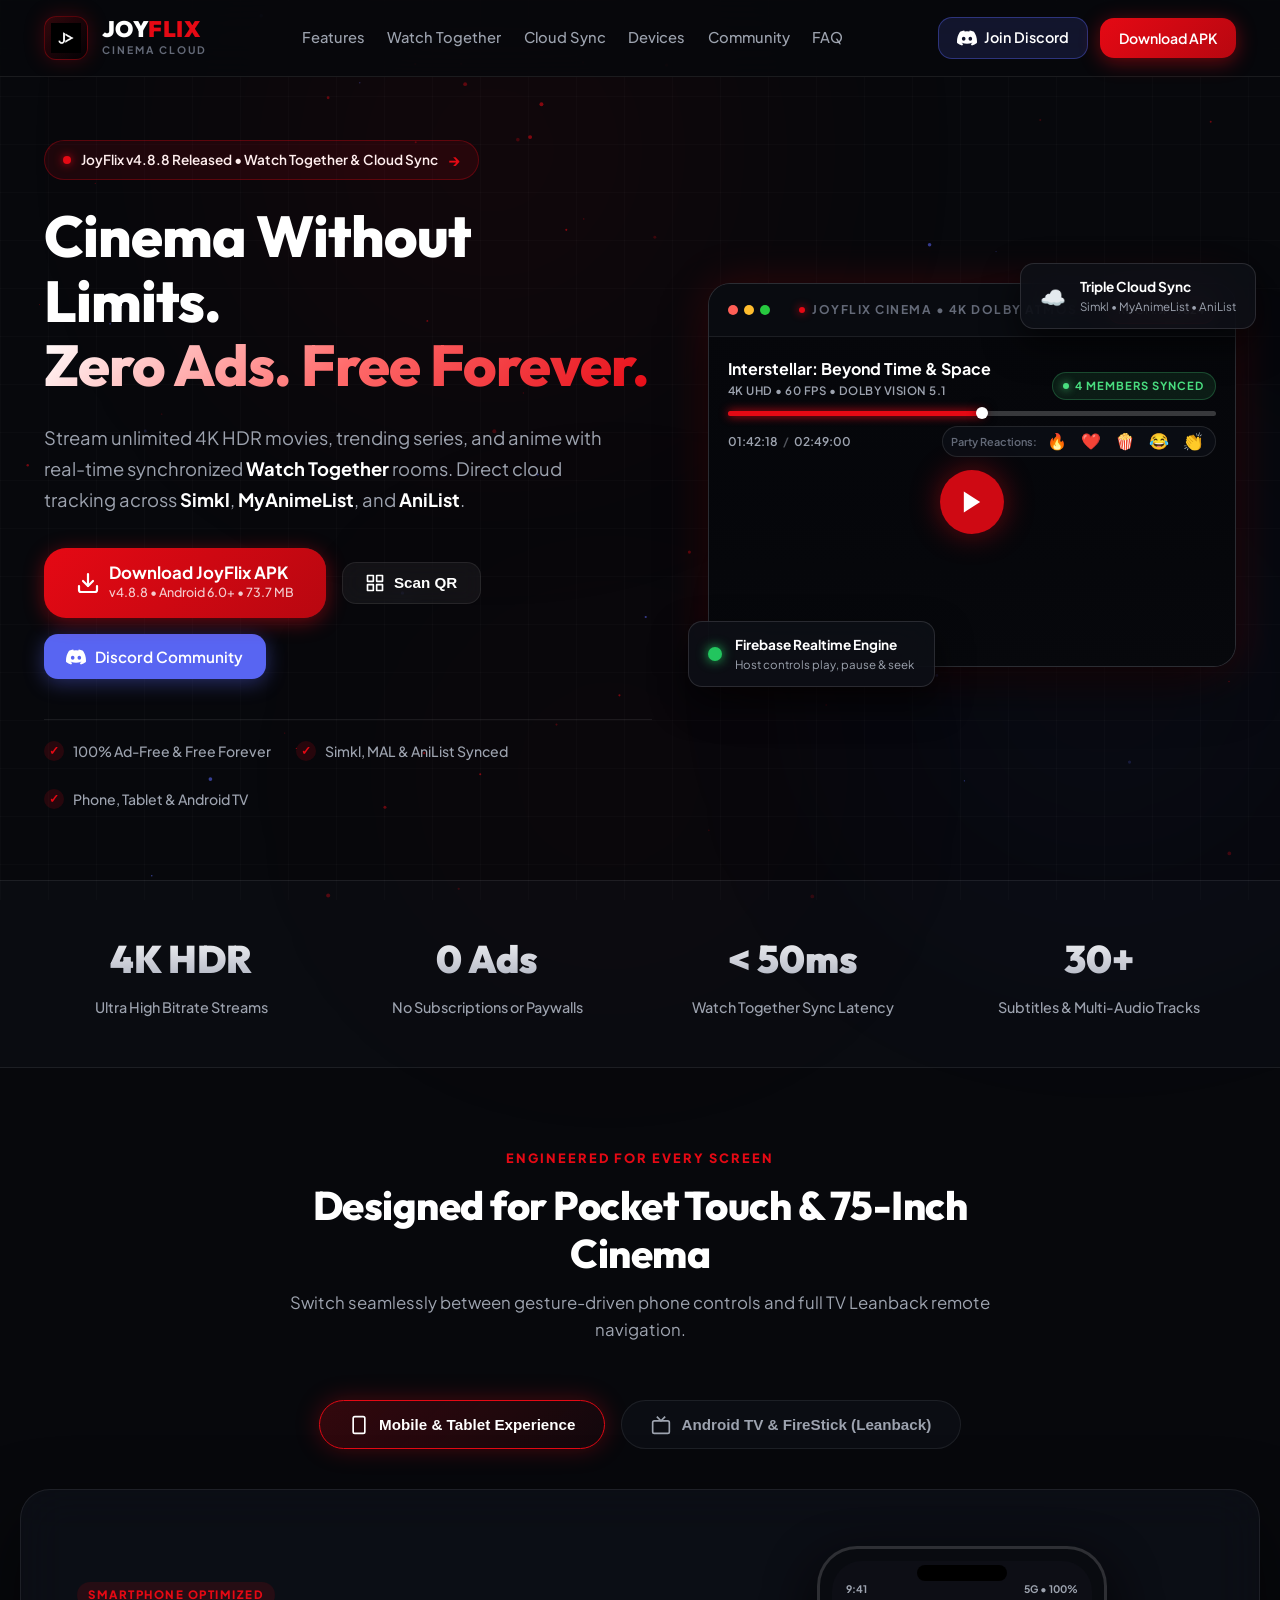
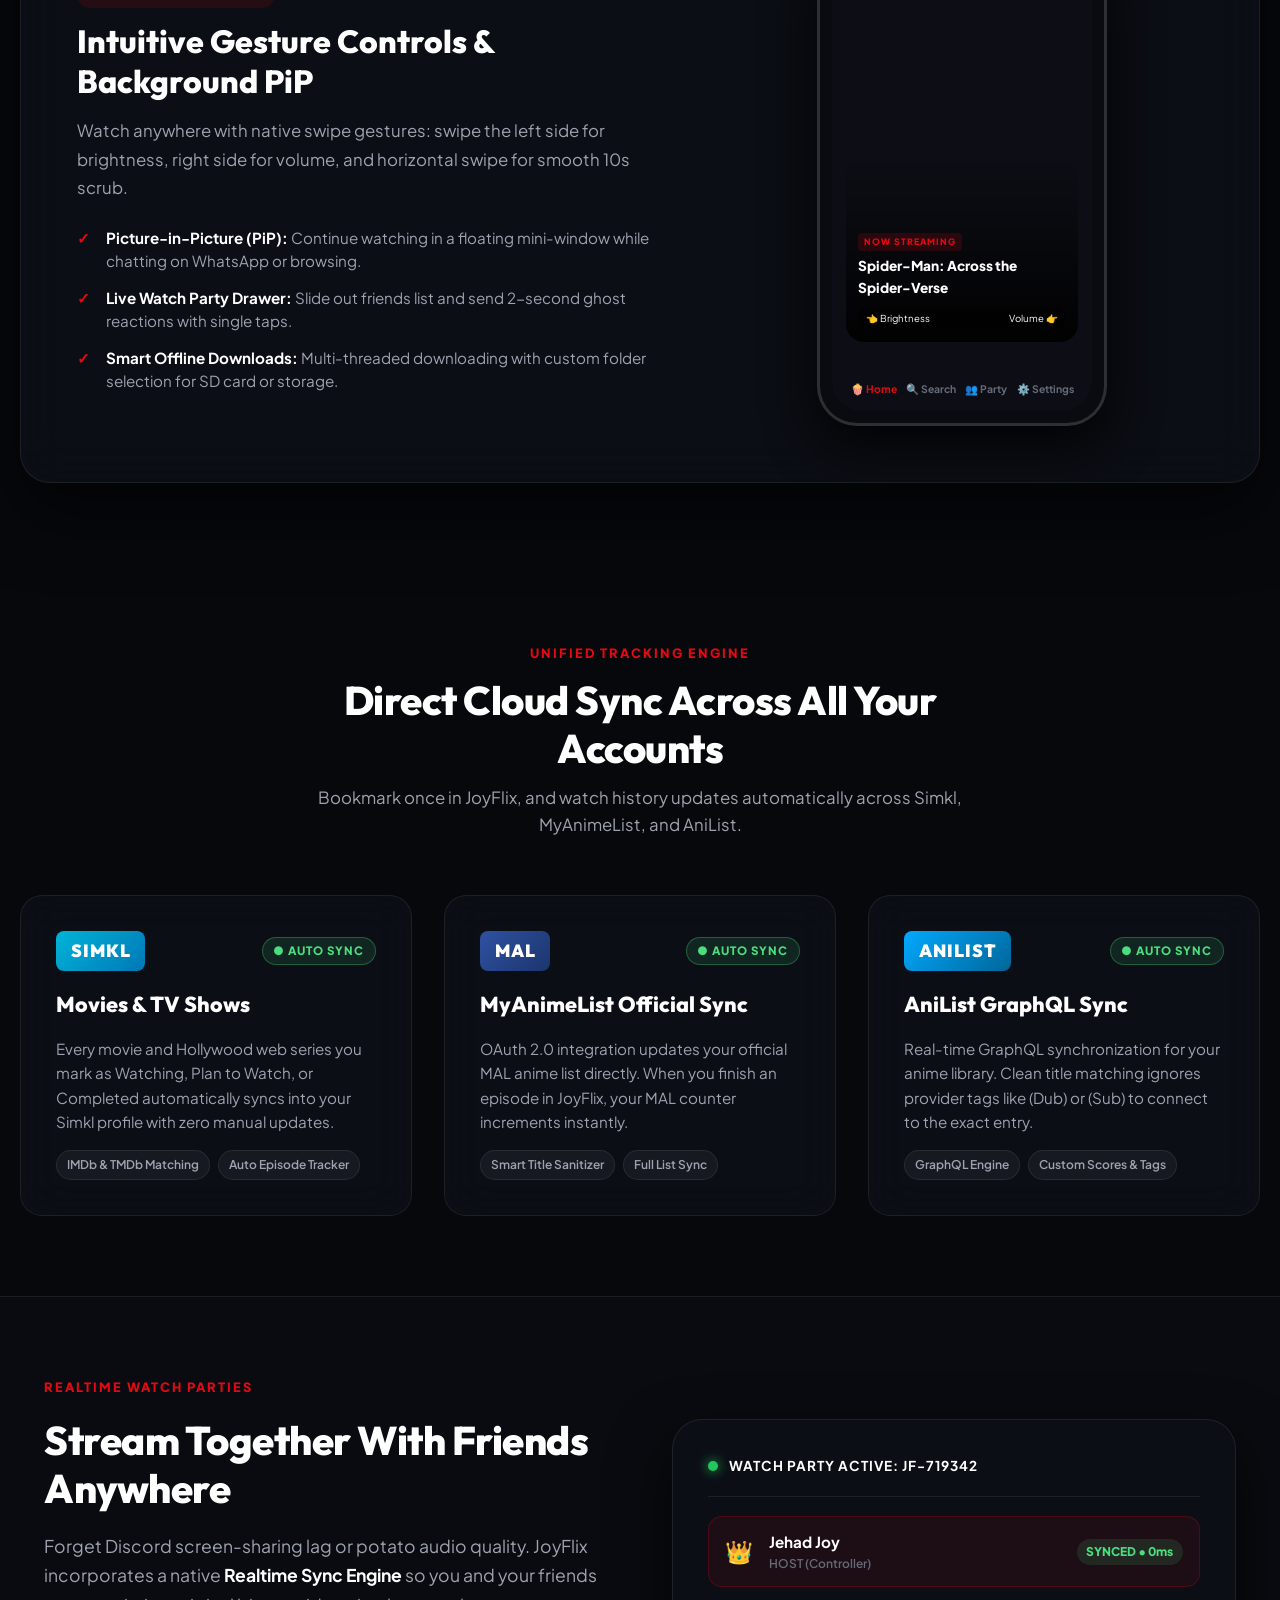
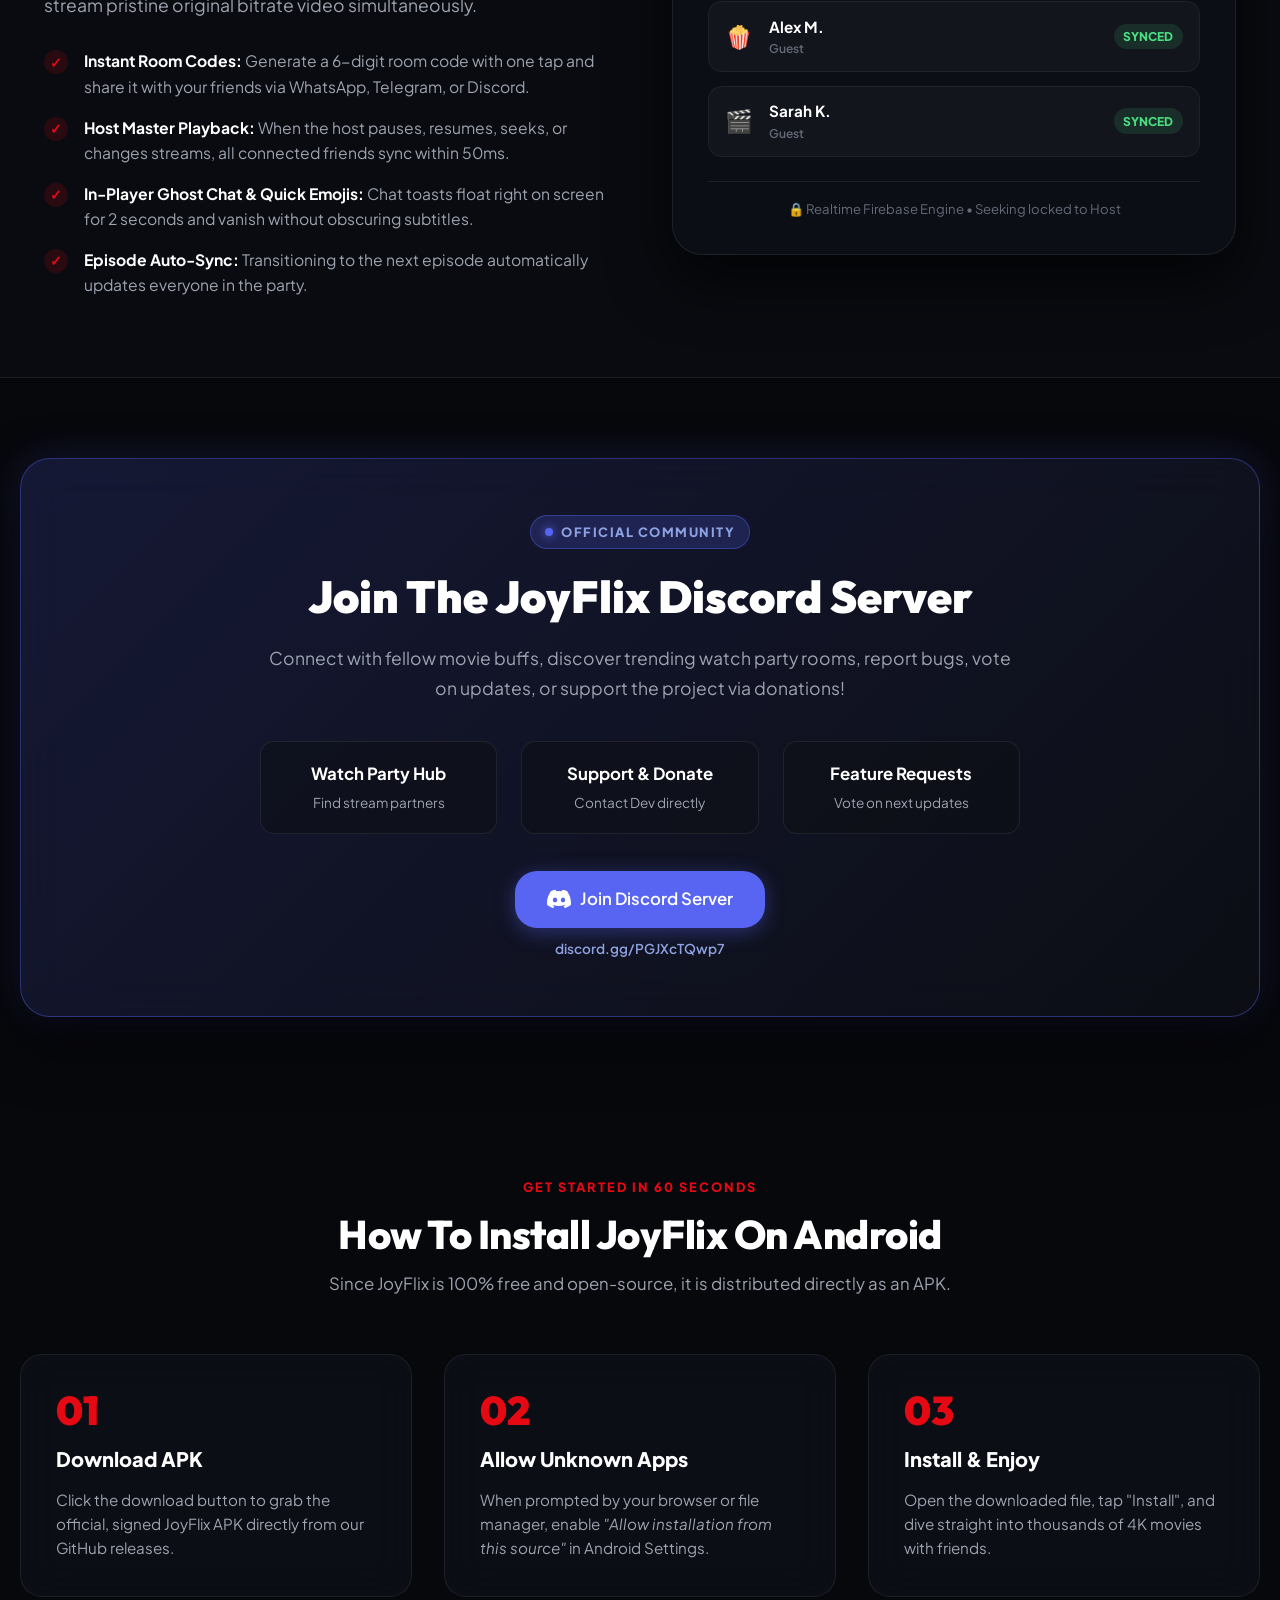
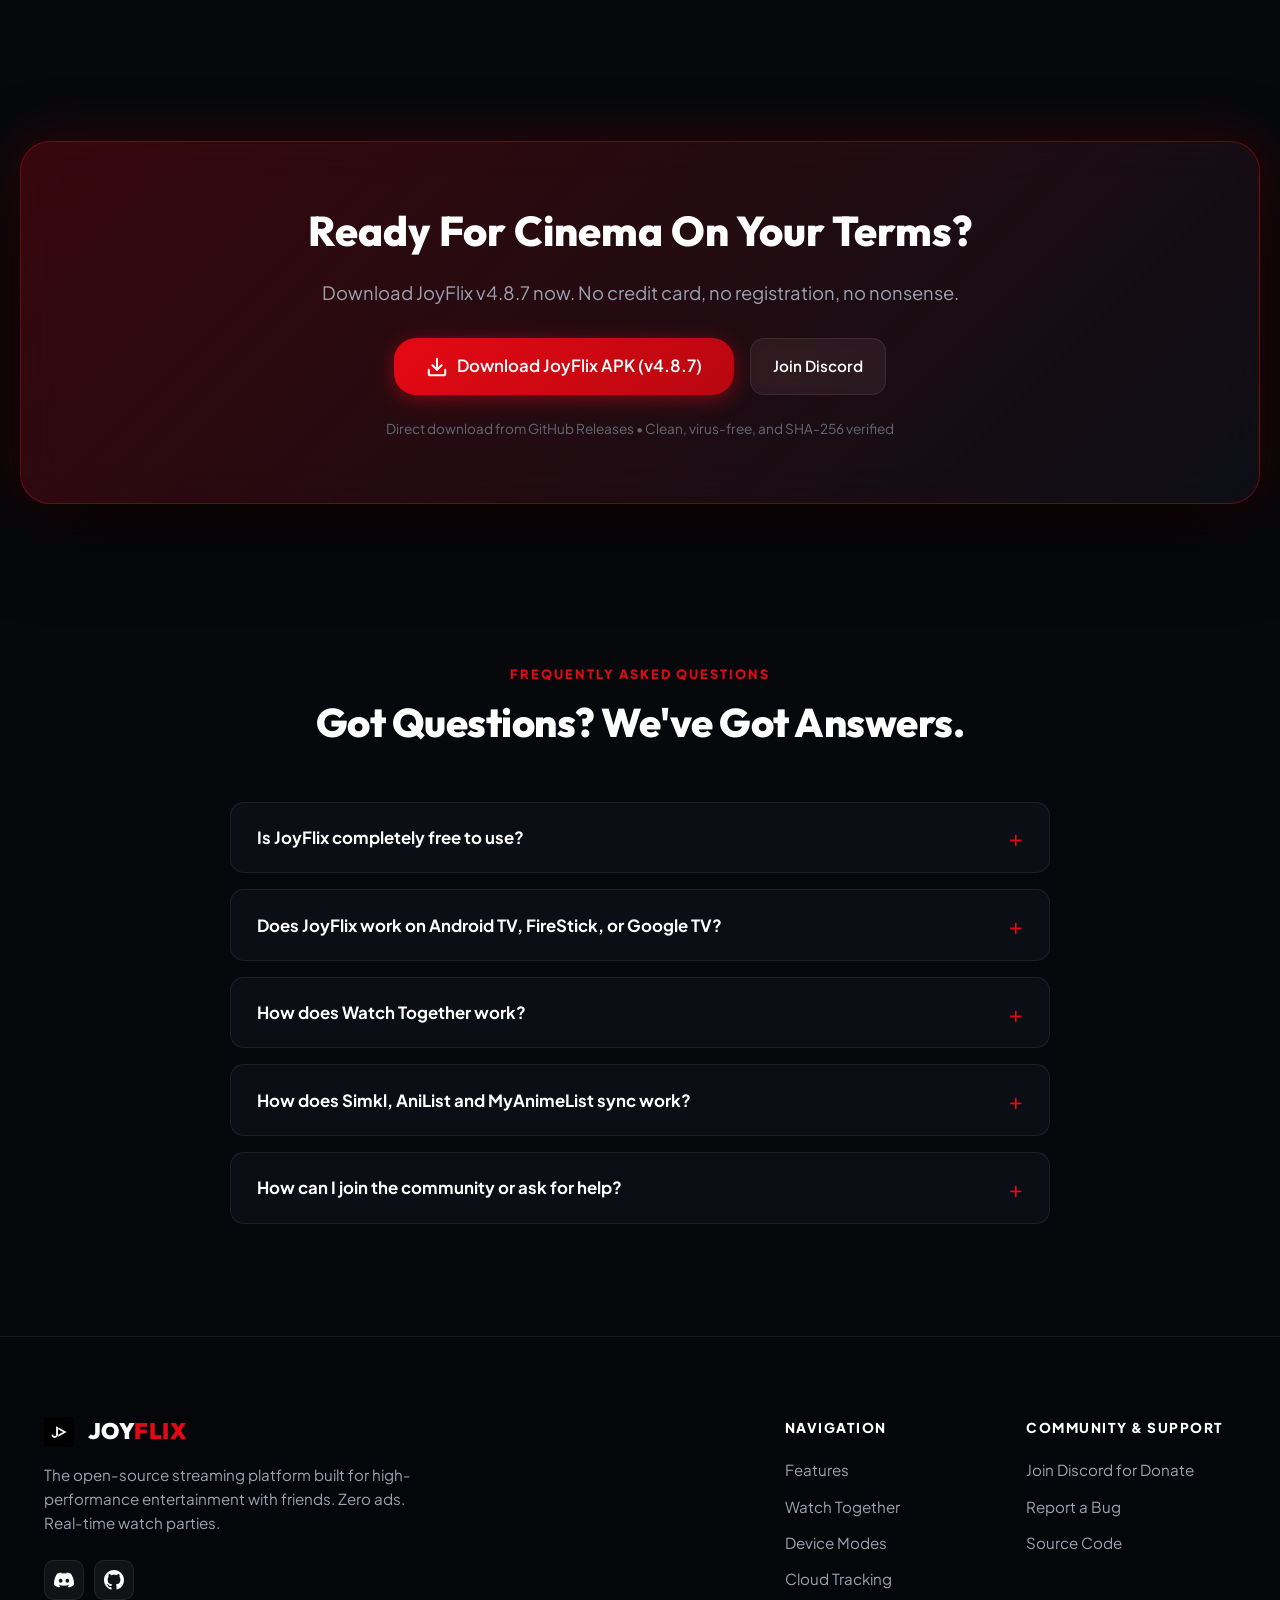
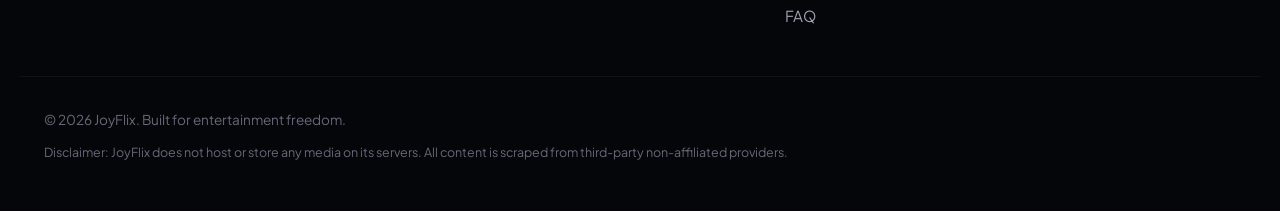
==== docs/index.html @ 50c3d1ef "feat: ultra-light memory optimization for <= 4GB RAM, 1-tap Mic toggle, fix sqlite-android crash, bu" ====
<!DOCTYPE html>
<html lang="en">
<head>
    <meta charset="UTF-8">
    <meta name="viewport" content="width=device-width, initial-scale=1.0">
    <title>JoyFlix — Download Official Android APK | Free 4K Movies, Anime & Watch Party</title>
    
    <!-- Primary Meta Tags -->
    <meta name="title" content="JoyFlix — Download Official Android APK | Free 4K Movies & Watch Party">
    <meta name="description" content="Download JoyFlix v4.8.8 official APK for Android, TV & FireStick. Stream unlimited 4K movies, TV series & anime with real-time Watch Together sync, Simkl & MAL cloud tracking. 100% Free, Zero Ads.">
    <meta name="keywords" content="JoyFlix, JoyFlix APK, JoyFlix Download, JoyFlix Android, watch together apk, free movie streaming app, JoyFlix Cloud, stream 4K movies free, JoyFlix official, Simkl sync, AniList sync, MAL sync">
    <meta name="author" content="JoyFlix Team">
    <meta name="robots" content="index, follow">
    <meta name="theme-color" content="#E50914">

    <!-- Open Graph / Facebook -->
    <meta property="og:type" content="website">
    <meta property="og:url" content="https://joyflix.fun/">
    <meta property="og:title" content="JoyFlix — Free 4K Movies, TV Shows & Watch Party for Android">
    <meta property="og:description" content="Watch movies together in real-time with friends. Stream 4K HDR films and anime with Simkl, AniList and MAL cloud sync. 100% Free, Zero Ads.">
    <meta property="og:image" content="assets/logo.png">

    <!-- Twitter -->
    <meta property="twitter:card" content="summary_large_image">
    <meta property="twitter:url" content="https://joyflix.fun/">
    <meta property="twitter:title" content="JoyFlix — Download Official Android APK">
    <meta property="twitter:description" content="Stream thousands of movies & series in 4K with real-time Watch Together sync and cloud tracking. Free & ad-free Android streaming.">
    <meta property="twitter:image" content="assets/logo.png">

    <!-- Favicon -->
    <link rel="icon" type="image/png" href="assets/logo.png">
    <link rel="apple-touch-icon" href="assets/logo.png">

    <!-- Google Fonts -->
    <link rel="preconnect" href="https://fonts.googleapis.com">
    <link rel="preconnect" href="https://fonts.gstatic.com" crossorigin>
    <link href="https://fonts.googleapis.com/css2?family=Plus+Jakarta+Sans:wght@300;400;500;600;700;800&family=Outfit:wght@500;600;700;800;900&display=swap" rel="stylesheet">

    <!-- Stylesheet -->
    <link rel="stylesheet" href="style.css">

    <!-- Schema.org JSON-LD -->
    <script type="application/ld+json">
    {
      "@context": "https://schema.org",
      "@type": "SoftwareApplication",
      "name": "JoyFlix",
      "operatingSystem": "Android 6.0 and up",
      "applicationCategory": "EntertainmentApplication",
      "aggregateRating": {
        "@type": "AggregateRating",
        "ratingValue": "4.9",
        "ratingCount": "1420"
      },
      "offers": {
        "@type": "Offer",
        "price": "0",
        "priceCurrency": "USD"
      },
      "downloadUrl": "https://github.com/jehadjoy15-stack/joyflix-cloud/releases/latest",
      "featureList": "Watch Together real-time sync with live reactions, 4K Ultra HD streaming, Ad-free, Simkl/MAL/AniList cloud sync, Android TV Leanback support"
    }
    </script>
</head>
<body>
    <!-- Background Canvas & Ambient Aurora -->
    <canvas id="cinemaCanvas" class="cinema-canvas"></canvas>
    <div class="aurora-glow aurora-1"></div>
    <div class="aurora-glow aurora-2"></div>
    <div class="aurora-glow aurora-3"></div>
    <div class="bg-grid-pattern"></div>

    <!-- Navigation Bar -->
    <header class="navbar-wrapper">
        <nav class="navbar container">
            <a href="#" class="brand-logo">
                <div class="logo-box">
                    <img src="assets/logo.png" alt="JoyFlix Logo" class="brand-icon">
                </div>
                <div class="brand-text-col">
                    <span class="brand-name">JOY<span class="highlight">FLIX</span></span>
                    <span class="brand-tagline">CINEMA CLOUD</span>
                </div>
            </a>

            <div class="nav-links" id="navLinks">
                <a href="#features" class="nav-item">Features</a>
                <a href="#watch-together" class="nav-item">Watch Together</a>
                <a href="#cloud-sync" class="nav-item">Cloud Sync</a>
                <a href="#devices" class="nav-item">Devices</a>
                <a href="#community" class="nav-item">Community</a>
                <a href="#faq" class="nav-item">FAQ</a>
            </div>

            <div class="nav-cta">
                <a href="https://discord.gg/PGJXcTQwp7" target="_blank" rel="noopener" class="btn btn-discord-nav" title="Join Discord for Support, Watch Parties & Donate">
                    <svg width="20" height="20" viewBox="0 0 24 24" fill="currentColor">
                        <path d="M20.317 4.37a19.791 19.791 0 0 0-4.885-1.515.074.074 0 0 0-.079.037c-.21.375-.444.864-.608 1.25a18.27 18.27 0 0 0-5.487 0 12.64 12.64 0 0 0-.617-1.25.077.077 0 0 0-.079-.037A19.736 19.736 0 0 0 3.677 4.37a.07.07 0 0 0-.032.027C.533 9.046-.32 13.58.099 18.057a.082.082 0 0 0 .031.057 19.9 19.9 0 0 0 5.993 3.03.078.078 0 0 0 .084-.028c.462-.63.874-1.295 1.226-1.994.021-.041.001-.09-.041-.106a13.107 13.107 0 0 1-1.872-.892.077.077 0 0 1-.008-.128 10.2 10.2 0 0 0 .372-.292.074.074 0 0 1 .077-.01c3.929 1.793 8.18 1.793 12.061 0a.074.074 0 0 1 .078.01c.12.098.246.198.373.292a.077.077 0 0 1-.006.127 12.299 12.299 0 0 1-1.873.893.077.077 0 0 0-.041.107c.36.698.772 1.362 1.225 1.993a.076.076 0 0 0 .084.028 19.839 19.839 0 0 0 6.002-3.03.077.077 0 0 0 .032-.054c.5-5.177-.838-9.674-3.549-13.66a.061.061 0 0 0-.031-.028zM8.02 15.33c-1.183 0-2.157-1.085-2.157-2.419 0-1.333.956-2.419 2.157-2.419 1.21 0 2.176 1.096 2.157 2.42 0 1.333-.956 2.418-2.157 2.418zm7.975 0c-1.183 0-2.157-1.085-2.157-2.419 0-1.333.955-2.419 2.157-2.419 1.21 0 2.176 1.096 2.157 2.42 0 1.333-.946 2.418-2.157 2.418z"/>
                    </svg>
                    <span>Join Discord</span>
                </a>

                <a href="#download" class="btn btn-primary btn-nav">
                    <span>Download APK</span>
                </a>

                <button class="mobile-menu-toggle" id="menuToggle" aria-label="Toggle Navigation">
                    <span></span>
                    <span></span>
                    <span></span>
                </button>
            </div>
        </nav>
    </header>

    <main>
        <!-- Hero Section -->
        <section class="hero-section container">
            <div class="hero-content">
                <div class="announcement-pill" id="announcementPill">
                    <span class="pill-pulse"></span>
                    <span class="pill-text">JoyFlix v<span id="pillVersion">4.8.8</span> Released • Watch Together & Cloud Sync</span>
                    <span class="pill-arrow">→</span>
                </div>

                <h1 class="hero-title">
                    Cinema Without Limits.
                    <span class="gradient-text">Zero Ads. Free Forever.</span>
                </h1>

                <p class="hero-subtitle">
                    Stream unlimited 4K HDR movies, trending series, and anime with real-time synchronized <b>Watch Together</b> rooms. Direct cloud tracking across <b>Simkl</b>, <b>MyAnimeList</b>, and <b>AniList</b>.
                </p>

                <div class="hero-cta-group">
                    <a href="https://github.com/jehadjoy15-stack/joyflix-cloud/releases/latest" id="primaryDownloadBtn" class="btn btn-primary btn-large btn-glow">
                        <div class="btn-glow-ring"></div>
                        <svg class="download-icon" width="24" height="24" viewBox="0 0 24 24" fill="none" stroke="currentColor" stroke-width="2.2" stroke-linecap="round" stroke-linejoin="round">
                            <path d="M21 15v4a2 2 0 0 1-2 2H5a2 2 0 0 1-2-2v-4"></path>
                            <polyline points="7 10 12 15 17 10"></polyline>
                            <line x1="12" y1="15" x2="12" y2="3"></line>
                        </svg>
                        <div class="btn-text-wrapper">
                            <span class="btn-main-text">Download JoyFlix APK</span>
                            <span class="btn-sub-text"><span id="btnVersionBadge">v4.8.8</span> • Android 6.0+ • <span id="btnSizeBadge">73.7 MB</span></span>
                        </div>
                    </a>

                    <button class="btn btn-glass" id="qrBtn" title="Scan QR Code to download on TV or Phone">
                        <svg width="20" height="20" viewBox="0 0 24 24" fill="none" stroke="currentColor" stroke-width="2" stroke-linecap="round" stroke-linejoin="round">
                            <rect x="3" y="3" width="7" height="7"></rect>
                            <rect x="14" y="3" width="7" height="7"></rect>
                            <rect x="14" y="14" width="7" height="7"></rect>
                            <rect x="3" y="14" width="7" height="7"></rect>
                        </svg>
                        <span>Scan QR</span>
                    </button>

                    <a href="https://discord.gg/PGJXcTQwp7" target="_blank" rel="noopener" class="btn btn-discord">
                        <svg width="20" height="20" viewBox="0 0 24 24" fill="currentColor">
                            <path d="M20.317 4.37a19.791 19.791 0 0 0-4.885-1.515.074.074 0 0 0-.079.037c-.21.375-.444.864-.608 1.25a18.27 18.27 0 0 0-5.487 0 12.64 12.64 0 0 0-.617-1.25.077.077 0 0 0-.079-.037A19.736 19.736 0 0 0 3.677 4.37a.07.07 0 0 0-.032.027C.533 9.046-.32 13.58.099 18.057a.082.082 0 0 0 .031.057 19.9 19.9 0 0 0 5.993 3.03.078.078 0 0 0 .084-.028c.462-.63.874-1.295 1.226-1.994.021-.041.001-.09-.041-.106a13.107 13.107 0 0 1-1.872-.892.077.077 0 0 1-.008-.128 10.2 10.2 0 0 0 .372-.292.074.074 0 0 1 .077-.01c3.929 1.793 8.18 1.793 12.061 0a.074.074 0 0 1 .078.01c.12.098.246.198.373.292a.077.077 0 0 1-.006.127 12.299 12.299 0 0 1-1.873.893.077.077 0 0 0-.041.107c.36.698.772 1.362 1.225 1.993a.076.076 0 0 0 .084.028 19.839 19.839 0 0 0 6.002-3.03.077.077 0 0 0 .032-.054c.5-5.177-.838-9.674-3.549-13.66a.061.061 0 0 0-.031-.028zM8.02 15.33c-1.183 0-2.157-1.085-2.157-2.419 0-1.333.956-2.419 2.157-2.419 1.21 0 2.176 1.096 2.157 2.42 0 1.333-.956 2.418-2.157 2.418zm7.975 0c-1.183 0-2.157-1.085-2.157-2.419 0-1.333.955-2.419 2.157-2.419 1.21 0 2.176 1.096 2.157 2.42 0 1.333-.946 2.418-2.157 2.418z"/>
                        </svg>
                        <span>Discord Community</span>
                    </a>
                </div>

                <!-- Trust Badges -->
                <div class="trust-badges">
                    <div class="badge-item">
                        <div class="badge-icon-wrap">✓</div>
                        <span>100% Ad-Free & Free Forever</span>
                    </div>
                    <div class="badge-item">
                        <div class="badge-icon-wrap">✓</div>
                        <span>Simkl, MAL & AniList Synced</span>
                    </div>
                    <div class="badge-item">
                        <div class="badge-icon-wrap">✓</div>
                        <span>Phone, Tablet & Android TV</span>
                    </div>
                </div>
            </div>

            <!-- Interactive Live Player Simulator -->
            <div class="hero-visual">
                <div class="mockup-container">
                    <div class="mockup-frame">
                        <div class="mockup-header-bar">
                            <div class="window-controls">
                                <span class="mockup-dot dot-red"></span>
                                <span class="mockup-dot dot-yellow"></span>
                                <span class="mockup-dot dot-green"></span>
                            </div>
                            <span class="mockup-title">
                                <span class="badge-live-pulse"></span>
                                JOYFLIX CINEMA • 4K DOLBY ATMOS
                            </span>
                            <span class="mockup-room-pill">ROOM: <b>JF-7824</b></span>
                        </div>

                        <div class="mockup-screen" id="mockupScreen">
                            <div class="mockup-movie-backdrop">
                                <div class="mockup-overlay"></div>

                                <!-- Floating Live Chat Toasts Area -->
                                <div class="player-chat-feed" id="playerChatFeed">
                                    <!-- Injected dynamically via script -->
                                </div>

                                <!-- Particle Reaction Emitter Canvas -->
                                <div class="reaction-particle-container" id="reactionContainer"></div>

                                <!-- Center Play/Pause Indicator -->
                                <div class="player-center">
                                    <button class="play-pulse-btn" id="simulatorPlayBtn" aria-label="Play / Pause Demo">
                                        <svg width="28" height="28" viewBox="0 0 24 24" fill="currentColor">
                                            <polygon points="5 3 19 12 5 21 5 3"></polygon>
                                        </svg>
                                    </button>
                                </div>

                                <!-- Bottom Player Controls -->
                                <div class="player-bottom">
                                    <div class="player-meta-row">
                                        <div>
                                            <div class="movie-name">Interstellar: Beyond Time & Space</div>
                                            <div class="movie-quality">4K UHD • 60 FPS • DOLBY VISION 5.1</div>
                                        </div>
                                        <div class="stream-status-pill">
                                            <span class="sync-dot"></span>
                                            <span>4 MEMBERS SYNCED</span>
                                        </div>
                                    </div>

                                    <div class="progress-bar-wrapper">
                                        <div class="progress-bar-fill" id="simulatedProgress" style="width: 52%;"></div>
                                        <div class="progress-scrubber" style="left: 52%;"></div>
                                    </div>

                                    <div class="controls-meta-row">
                                        <div class="time-meta">
                                            <span id="simTimeCurrent">01:42:15</span>
                                            <span class="time-sep">/</span>
                                            <span>02:49:00</span>
                                        </div>

                                        <!-- Interactive Reaction Bar: Click on website to float reactions! -->
                                        <div class="interactive-reactions-bar" title="Click to send live reactions in the demo!">
                                            <span class="reaction-label">Party Reactions:</span>
                                            <button class="reaction-btn" data-emoji="🔥">🔥</button>
                                            <button class="reaction-btn" data-emoji="❤️">❤️</button>
                                            <button class="reaction-btn" data-emoji="🍿">🍿</button>
                                            <button class="reaction-btn" data-emoji="😂">😂</button>
                                            <button class="reaction-btn" data-emoji="👏">👏</button>
                                        </div>
                                    </div>
                                </div>
                            </div>
                        </div>
                    </div>

                    <!-- Floating Badges -->
                    <div class="floating-badge badge-sync">
                        <div class="pulse-icon"></div>
                        <div>
                            <div class="f-title">Firebase Realtime Engine</div>
                            <div class="f-subtitle">Host controls play, pause & seek</div>
                        </div>
                    </div>

                    <div class="floating-badge badge-cloud">
                        <div class="cloud-icon">☁️</div>
                        <div>
                            <div class="f-title">Triple Cloud Sync</div>
                            <div class="f-subtitle">Simkl • MyAnimeList • AniList</div>
                        </div>
                    </div>
                </div>
            </div>
        </section>

        <!-- Stats Counter Ribbon -->
        <section class="stats-ribbon-section">
            <div class="container stats-grid">
                <div class="stat-card">
                    <div class="stat-number">4K HDR</div>
                    <div class="stat-label">Ultra High Bitrate Streams</div>
                </div>
                <div class="stat-card">
                    <div class="stat-number">0 Ads</div>
                    <div class="stat-label">No Subscriptions or Paywalls</div>
                </div>
                <div class="stat-card">
                    <div class="stat-number">&lt; 50ms</div>
                    <div class="stat-label">Watch Together Sync Latency</div>
                </div>
                <div class="stat-card">
                    <div class="stat-number">30+</div>
                    <div class="stat-label">Subtitles & Multi-Audio Tracks</div>
                </div>
            </div>
        </section>

        <!-- Feature Showcase: Dual Device Switcher (Phone vs Android TV) -->
        <section id="devices" class="device-switcher-section container">
            <div class="section-header">
                <span class="section-tag">ENGINEERED FOR EVERY SCREEN</span>
                <h2 class="section-title">Designed for Pocket Touch & 75-Inch Cinema</h2>
                <p class="section-subtitle">Switch seamlessly between gesture-driven phone controls and full TV Leanback remote navigation.</p>
            </div>

            <!-- Device Tabs -->
            <div class="device-tabs-control">
                <button class="device-tab active" data-device="mobile">
                    <svg width="20" height="20" viewBox="0 0 24 24" fill="none" stroke="currentColor" stroke-width="2"><rect x="5" y="2" width="14" height="20" rx="2" ry="2"></rect><line x1="12" y1="18" x2="12.01" y2="18"></line></svg>
                    <span>Mobile & Tablet Experience</span>
                </button>
                <button class="device-tab" data-device="tv">
                    <svg width="20" height="20" viewBox="0 0 24 24" fill="none" stroke="currentColor" stroke-width="2"><rect x="2" y="7" width="20" height="15" rx="2" ry="2"></rect><polyline points="17 2 12 7 7 2"></polyline></svg>
                    <span>Android TV & FireStick (Leanback)</span>
                </button>
            </div>

            <!-- Device Display Area -->
            <div class="device-display-card">
                <!-- Mobile View Content -->
                <div class="device-view-content active" id="viewMobile">
                    <div class="device-grid">
                        <div class="device-text-col">
                            <span class="pill-mini">SMARTPHONE OPTIMIZED</span>
                            <h3 class="device-heading">Intuitive Gesture Controls & Background PiP</h3>
                            <p class="device-desc">
                                Watch anywhere with native swipe gestures: swipe the left side for brightness, right side for volume, and horizontal swipe for smooth 10s scrub.
                            </p>
                            <ul class="device-feature-list">
                                <li><b>Picture-in-Picture (PiP):</b> Continue watching in a floating mini-window while chatting on WhatsApp or browsing.</li>
                                <li><b>Live Watch Party Drawer:</b> Slide out friends list and send 2-second ghost reactions with single taps.</li>
                                <li><b>Smart Offline Downloads:</b> Multi-threaded downloading with custom folder selection for SD card or storage.</li>
                            </ul>
                        </div>
                        <div class="device-visual-col">
                            <div class="phone-mockup-frame">
                                <div class="phone-notch"></div>
                                <div class="phone-screen-content">
                                    <div class="phone-header">
                                        <span>9:41</span>
                                        <span>5G • 100%</span>
                                    </div>
                                    <div class="phone-movie-card">
                                        <div class="phone-overlay"></div>
                                        <span class="phone-badge">NOW STREAMING</span>
                                        <div class="phone-title">Spider-Man: Across the Spider-Verse</div>
                                        <div class="gesture-indicator">
                                            <span>👈 Brightness</span>
                                            <span>Volume 👉</span>
                                        </div>
                                    </div>
                                    <div class="phone-nav-dock">
                                        <span class="dock-item active">🍿 Home</span>
                                        <span class="dock-item">🔍 Search</span>
                                        <span class="dock-item">👥 Party</span>
                                        <span class="dock-item">⚙️ Settings</span>
                                    </div>
                                </div>
                            </div>
                        </div>
                    </div>
                </div>

                <!-- TV View Content -->
                <div class="device-view-content" id="viewTv">
                    <div class="device-grid">
                        <div class="device-text-col">
                            <span class="pill-mini">LEANBACK 10-FOOT UI</span>
                            <h3 class="device-heading">Living Room Cinema with Full D-Pad Navigation</h3>
                            <p class="device-desc">
                                Optimized for standard Android TV, Google TV, Xiaomi Mi Box, Sony Bravia, and Fire TV remotes. No mouse pointer needed—effortless D-pad directional navigation.
                            </p>
                            <ul class="device-feature-list">
                                <li><b>Focus Highlights:</b> High-contrast glowing borders indicate exactly which button or episode your remote is focused on.</li>
                                <li><b>Audio Track & Subtitle Switcher:</b> Quick popup menu on the remote down-button to select dual-audio or language subtitles.</li>
                                <li><b>Zero TV Crash Architecture:</b> Specialized Leanback player layout tested on low-RAM streaming sticks and Android TV 11/12/13/14.</li>
                            </ul>
                        </div>
                        <div class="device-visual-col">
                            <div class="tv-mockup-frame">
                                <div class="tv-screen-content">
                                    <div class="tv-banner-preview">
                                        <span class="tv-focus-badge">D-PAD FOCUSED</span>
                                        <div class="tv-movie-headline">DUNE: PART TWO</div>
                                        <div class="tv-meta-row">2024 • 4K ULTRA HD • 8.8 IMDb • SCI-FI</div>
                                        <div class="tv-buttons-row">
                                            <span class="tv-btn active">▶ Resume Episode 1</span>
                                            <span class="tv-btn">+ Add to Bookmarks</span>
                                            <span class="tv-btn">👥 Watch Party</span>
                                        </div>
                                    </div>
                                    <div class="tv-shelf-row">
                                        <div class="tv-shelf-item active"></div>
                                        <div class="tv-shelf-item"></div>
                                        <div class="tv-shelf-item"></div>
                                        <div class="tv-shelf-item"></div>
                                    </div>
                                </div>
                            </div>
                        </div>
                    </div>
                </div>
            </div>
        </section>

        <!-- Feature Spotlight: Cloud Sync Ecosystem -->
        <section id="cloud-sync" class="cloud-sync-section container">
            <div class="section-header">
                <span class="section-tag">UNIFIED TRACKING ENGINE</span>
                <h2 class="section-title">Direct Cloud Sync Across All Your Accounts</h2>
                <p class="section-subtitle">Bookmark once in JoyFlix, and watch history updates automatically across Simkl, MyAnimeList, and AniList.</p>
            </div>

            <div class="cloud-sync-grid">
                <!-- Simkl Card -->
                <div class="sync-card">
                    <div class="sync-card-header">
                        <div class="sync-logo-wrap simkl-logo">SIMKL</div>
                        <span class="sync-status-badge status-connected">● AUTO SYNC</span>
                    </div>
                    <h3 class="sync-service-title">Movies & TV Shows</h3>
                    <p class="sync-service-desc">
                        Every movie and Hollywood web series you mark as Watching, Plan to Watch, or Completed automatically syncs into your Simkl profile with zero manual updates.
                    </p>
                    <div class="sync-feature-tags">
                        <span>IMDb & TMDb Matching</span>
                        <span>Auto Episode Tracker</span>
                    </div>
                </div>

                <!-- MAL Card -->
                <div class="sync-card">
                    <div class="sync-card-header">
                        <div class="sync-logo-wrap mal-logo">MAL</div>
                        <span class="sync-status-badge status-connected">● AUTO SYNC</span>
                    </div>
                    <h3 class="sync-service-title">MyAnimeList Official Sync</h3>
                    <p class="sync-service-desc">
                        OAuth 2.0 integration updates your official MAL anime list directly. When you finish an episode in JoyFlix, your MAL counter increments instantly.
                    </p>
                    <div class="sync-feature-tags">
                        <span>Smart Title Sanitizer</span>
                        <span>Full List Sync</span>
                    </div>
                </div>

                <!-- AniList Card -->
                <div class="sync-card">
                    <div class="sync-card-header">
                        <div class="sync-logo-wrap anilist-logo">ANILIST</div>
                        <span class="sync-status-badge status-connected">● AUTO SYNC</span>
                    </div>
                    <h3 class="sync-service-title">AniList GraphQL Sync</h3>
                    <p class="sync-service-desc">
                        Real-time GraphQL synchronization for your anime library. Clean title matching ignores provider tags like (Dub) or (Sub) to connect to the exact entry.
                    </p>
                    <div class="sync-feature-tags">
                        <span>GraphQL Engine</span>
                        <span>Custom Scores & Tags</span>
                    </div>
                </div>
            </div>
        </section>

        <!-- Feature Spotlight: Watch Together Details -->
        <section id="watch-together" class="spotlight-section">
            <div class="container spotlight-wrapper">
                <div class="spotlight-text">
                    <span class="section-tag">REALTIME WATCH PARTIES</span>
                    <h2 class="section-title">Stream Together With Friends Anywhere</h2>
                    <p class="spotlight-desc">
                        Forget Discord screen-sharing lag or potato audio quality. JoyFlix incorporates a native <b>Realtime Sync Engine</b> so you and your friends stream pristine original bitrate video simultaneously.
                    </p>

                    <ul class="spotlight-list">
                        <li>
                            <div class="list-bullet">✓</div>
                            <div>
                                <b>Instant Room Codes:</b> Generate a 6-digit room code with one tap and share it with your friends via WhatsApp, Telegram, or Discord.
                            </div>
                        </li>
                        <li>
                            <div class="list-bullet">✓</div>
                            <div>
                                <b>Host Master Playback:</b> When the host pauses, resumes, seeks, or changes streams, all connected friends sync within 50ms.
                            </div>
                        </li>
                        <li>
                            <div class="list-bullet">✓</div>
                            <div>
                                <b>In-Player Ghost Chat & Quick Emojis:</b> Chat toasts float right on screen for 2 seconds and vanish without obscuring subtitles.
                            </div>
                        </li>
                        <li>
                            <div class="list-bullet">✓</div>
                            <div>
                                <b>Episode Auto-Sync:</b> Transitioning to the next episode automatically updates everyone in the party.
                            </div>
                        </li>
                    </ul>
                </div>

                <div class="spotlight-visual">
                    <div class="room-card-preview">
                        <div class="room-card-header">
                            <span class="live-indicator"></span>
                            <span class="room-status-text">WATCH PARTY ACTIVE: <b>JF-719342</b></span>
                        </div>
                        <div class="room-members-list">
                            <div class="member-item host-item">
                                <div class="avatar">👑</div>
                                <div class="member-info">
                                    <span class="member-name">Jehad Joy</span>
                                    <span class="member-role">HOST (Controller)</span>
                                </div>
                                <span class="sync-status">SYNCED • 0ms</span>
                            </div>
                            <div class="member-item">
                                <div class="avatar">🍿</div>
                                <div class="member-info">
                                    <span class="member-name">Alex M.</span>
                                    <span class="member-role">Guest</span>
                                </div>
                                <span class="sync-status">SYNCED</span>
                            </div>
                            <div class="member-item">
                                <div class="avatar">🎬</div>
                                <div class="member-info">
                                    <span class="member-name">Sarah K.</span>
                                    <span class="member-role">Guest</span>
                                </div>
                                <span class="sync-status">SYNCED</span>
                            </div>
                        </div>
                        <div class="room-footer-notice">
                            🔒 Realtime Firebase Engine • Seeking locked to Host
                        </div>
                    </div>
                </div>
            </div>
        </section>

        <!-- Community Section: Discord Showcase -->
        <section id="community" class="discord-community-section container">
            <div class="discord-banner-card">
                <div class="discord-banner-content">
                    <div class="discord-tag-pill">
                        <span class="discord-dot"></span>
                        <span>OFFICIAL COMMUNITY</span>
                    </div>
                    <h2 class="discord-banner-title">Join The JoyFlix Discord Server</h2>
                    <p class="discord-banner-desc">
                        Connect with fellow movie buffs, discover trending watch party rooms, report bugs, vote on updates, or support the project via donations!
                    </p>
                    <div class="discord-stats-row">
                        <div class="d-stat">
                            <b>Watch Party Hub</b>
                            <span>Find stream partners</span>
                        </div>
                        <div class="d-stat">
                            <b>Support & Donate</b>
                            <span>Contact Dev directly</span>
                        </div>
                        <div class="d-stat">
                            <b>Feature Requests</b>
                            <span>Vote on next updates</span>
                        </div>
                    </div>
                    <div class="discord-cta-group">
                        <a href="https://discord.gg/PGJXcTQwp7" target="_blank" rel="noopener" class="btn btn-discord btn-large">
                            <svg width="24" height="24" viewBox="0 0 24 24" fill="currentColor">
                                <path d="M20.317 4.37a19.791 19.791 0 0 0-4.885-1.515.074.074 0 0 0-.079.037c-.21.375-.444.864-.608 1.25a18.27 18.27 0 0 0-5.487 0 12.64 12.64 0 0 0-.617-1.25.077.077 0 0 0-.079-.037A19.736 19.736 0 0 0 3.677 4.37a.07.07 0 0 0-.032.027C.533 9.046-.32 13.58.099 18.057a.082.082 0 0 0 .031.057 19.9 19.9 0 0 0 5.993 3.03.078.078 0 0 0 .084-.028c.462-.63.874-1.295 1.226-1.994.021-.041.001-.09-.041-.106a13.107 13.107 0 0 1-1.872-.892.077.077 0 0 1-.008-.128 10.2 10.2 0 0 0 .372-.292.074.074 0 0 1 .077-.01c3.929 1.793 8.18 1.793 12.061 0a.074.074 0 0 1 .078.01c.12.098.246.198.373.292a.077.077 0 0 1-.006.127 12.299 12.299 0 0 1-1.873.893.077.077 0 0 0-.041.107c.36.698.772 1.362 1.225 1.993a.076.076 0 0 0 .084.028 19.839 19.839 0 0 0 6.002-3.03.077.077 0 0 0 .032-.054c.5-5.177-.838-9.674-3.549-13.66a.061.061 0 0 0-.031-.028zM8.02 15.33c-1.183 0-2.157-1.085-2.157-2.419 0-1.333.956-2.419 2.157-2.419 1.21 0 2.176 1.096 2.157 2.42 0 1.333-.956 2.418-2.157 2.418zm7.975 0c-1.183 0-2.157-1.085-2.157-2.419 0-1.333.955-2.419 2.157-2.419 1.21 0 2.176 1.096 2.157 2.42 0 1.333-.946 2.418-2.157 2.418z"/>
                            </svg>
                            <span>Join Discord Server</span>
                        </a>
                        <span class="discord-url-preview">discord.gg/PGJXcTQwp7</span>
                    </div>
                </div>
            </div>
        </section>

        <!-- Step-by-Step Installation Guide -->
        <section id="install" class="install-section container">
            <div class="section-header">
                <span class="section-tag">GET STARTED IN 60 SECONDS</span>
                <h2 class="section-title">How To Install JoyFlix On Android</h2>
                <p class="section-subtitle">Since JoyFlix is 100% free and open-source, it is distributed directly as an APK.</p>
            </div>

            <div class="install-steps-grid">
                <div class="step-card">
                    <div class="step-number">01</div>
                    <h3 class="step-title">Download APK</h3>
                    <p class="step-desc">Click the download button to grab the official, signed JoyFlix APK directly from our GitHub releases.</p>
                </div>

                <div class="step-card">
                    <div class="step-number">02</div>
                    <h3 class="step-title">Allow Unknown Apps</h3>
                    <p class="step-desc">When prompted by your browser or file manager, enable <i>"Allow installation from this source"</i> in Android Settings.</p>
                </div>

                <div class="step-card">
                    <div class="step-number">03</div>
                    <h3 class="step-title">Install & Enjoy</h3>
                    <p class="step-desc">Open the downloaded file, tap "Install", and dive straight into thousands of 4K movies with friends.</p>
                </div>
            </div>
        </section>

        <!-- Download Banner Section -->
        <section id="download" class="download-banner-section container">
            <div class="download-banner-card">
                <div class="banner-content">
                    <h2 class="banner-title">Ready For Cinema On Your Terms?</h2>
                    <p class="banner-desc">Download JoyFlix v<span class="dyn-version">4.8.7</span> now. No credit card, no registration, no nonsense.</p>
                    <div class="banner-cta">
                        <a href="https://github.com/jehadjoy15-stack/joyflix-cloud/releases/latest" id="secondaryDownloadBtn" class="btn btn-primary btn-large btn-glow">
                            <svg class="download-icon" width="22" height="22" viewBox="0 0 24 24" fill="none" stroke="currentColor" stroke-width="2.2" stroke-linecap="round" stroke-linejoin="round">
                                <path d="M21 15v4a2 2 0 0 1-2 2H5a2 2 0 0 1-2-2v-4"></path>
                                <polyline points="7 10 12 15 17 10"></polyline>
                                <line x1="12" y1="15" x2="12" y2="3"></line>
                            </svg>
                            <span>Download JoyFlix APK (<span class="dyn-version">v4.8.7</span>)</span>
                        </a>
                        <a href="https://discord.gg/PGJXcTQwp7" target="_blank" rel="noopener" class="btn btn-glass">
                            <span>Join Discord</span>
                        </a>
                    </div>
                    <div class="banner-subtext">Direct download from GitHub Releases • Clean, virus-free, and SHA-256 verified</div>
                </div>
            </div>
        </section>

        <!-- FAQ Section -->
        <section id="faq" class="faq-section container">
            <div class="section-header">
                <span class="section-tag">FREQUENTLY ASKED QUESTIONS</span>
                <h2 class="section-title">Got Questions? We've Got Answers.</h2>
            </div>

            <div class="faq-accordion">
                <div class="faq-item">
                    <button class="faq-question">
                        <span>Is JoyFlix completely free to use?</span>
                        <span class="faq-icon">+</span>
                    </button>
                    <div class="faq-answer">
                        <p>Yes, JoyFlix is 100% free and open-source. There are no subscriptions, VIP tiers, or paywalls of any kind. You never have to create an account or provide payment information.</p>
                    </div>
                </div>

                <div class="faq-item">
                    <button class="faq-question">
                        <span>Does JoyFlix work on Android TV, FireStick, or Google TV?</span>
                        <span class="faq-icon">+</span>
                    </button>
                    <div class="faq-answer">
                        <p>Absolutely! JoyFlix has built-in native Android TV Leanback support. It works smoothly with standard TV D-pad remotes on Android TV boxes, Xiaomi Mi Box, Sony Google TV, Nvidia Shield, and Amazon FireStick.</p>
                    </div>
                </div>

                <div class="faq-item">
                    <button class="faq-question">
                        <span>How does Watch Together work?</span>
                        <span class="faq-icon">+</span>
                    </button>
                    <div class="faq-answer">
                        <p>Open any video, tap the "Watch Together" button in the player, and click "Create Room". Share the generated 6-digit room code with your friends. When they join your room, playback, pausing, and episode progression will be perfectly synchronized!</p>
                    </div>
                </div>

                <div class="faq-item">
                    <button class="faq-question">
                        <span>How does Simkl, AniList and MyAnimeList sync work?</span>
                        <span class="faq-icon">+</span>
                    </button>
                    <div class="faq-answer">
                        <p>Go to JoyFlix Settings → Accounts and connect your Simkl, AniList, or MyAnimeList (MAL) account. When you bookmark titles as Watching, Completed, or Plan to Watch, JoyFlix automatically matches and syncs them directly to your remote accounts!</p>
                    </div>
                </div>

                <div class="faq-item">
                    <button class="faq-question">
                        <span>How can I join the community or ask for help?</span>
                        <span class="faq-icon">+</span>
                    </button>
                    <div class="faq-answer">
                        <p>Join our official Discord community at <a href="https://discord.gg/PGJXcTQwp7" target="_blank" rel="noopener" style="color: #5865F2; text-decoration: underline;">discord.gg/PGJXcTQwp7</a> where you can get instant help, find watch party buddies, and suggest new features!</p>
                    </div>
                </div>
            </div>
        </section>
    </main>

    <!-- QR Code Modal (for desktop visitors) -->
    <div class="modal-backdrop" id="qrModal">
        <div class="modal-card">
            <button class="modal-close" id="qrClose">&times;</button>
            <h3 class="modal-title">Scan to Download on Phone / TV</h3>
            <p class="modal-desc">Point your phone camera or TV QR scanner at this code to download <b>JoyFlix v4.8.8 APK</b> directly.</p>
            <div class="qr-box">
                <img src="https://api.qrserver.com/v1/create-qr-code/?size=220x220&data=https://github.com/jehadjoy15-stack/joyflix-cloud/releases/download/v4.8.8/JoyFlix-v4.8.8.apk&color=E50914&bgcolor=0E1017" alt="Download QR Code" class="qr-image">
            </div>
            <div class="modal-footer-link">
                <a href="https://github.com/jehadjoy15-stack/joyflix-cloud/releases/download/v4.8.8/JoyFlix-v4.8.8.apk" class="btn btn-primary" download>Direct Link</a>
            </div>
        </div>
    </div>

    <!-- Toast Notification -->
    <div class="toast-notify" id="toastNotify">Copied to clipboard!</div>

    <!-- Footer -->
    <footer class="footer-wrapper">
        <div class="footer container">
            <div class="footer-brand">
                <a href="#" class="brand-logo">
                    <img src="assets/logo.png" alt="JoyFlix Logo" class="brand-icon">
                    <span class="brand-name">JOY<span class="highlight">FLIX</span></span>
                </a>
                <p class="footer-desc">
                    The open-source streaming platform built for high-performance entertainment with friends. Zero ads. Real-time watch parties.
                </p>
                <div class="footer-social-row">
                    <a href="https://discord.gg/PGJXcTQwp7" target="_blank" rel="noopener" class="footer-social-btn" title="Discord Community">
                        <svg width="20" height="20" viewBox="0 0 24 24" fill="currentColor"><path d="M20.317 4.37a19.791 19.791 0 0 0-4.885-1.515.074.074 0 0 0-.079.037c-.21.375-.444.864-.608 1.25a18.27 18.27 0 0 0-5.487 0 12.64 12.64 0 0 0-.617-1.25.077.077 0 0 0-.079-.037A19.736 19.736 0 0 0 3.677 4.37a.07.07 0 0 0-.032.027C.533 9.046-.32 13.58.099 18.057a.082.082 0 0 0 .031.057 19.9 19.9 0 0 0 5.993 3.03.078.078 0 0 0 .084-.028c.462-.63.874-1.295 1.226-1.994.021-.041.001-.09-.041-.106a13.107 13.107 0 0 1-1.872-.892.077.077 0 0 1-.008-.128 10.2 10.2 0 0 0 .372-.292.074.074 0 0 1 .077-.01c3.929 1.793 8.18 1.793 12.061 0a.074.074 0 0 1 .078.01c.12.098.246.198.373.292a.077.077 0 0 1-.006.127 12.299 12.299 0 0 1-1.873.893.077.077 0 0 0-.041.107c.36.698.772 1.362 1.225 1.993a.076.076 0 0 0 .084.028 19.839 19.839 0 0 0 6.002-3.03.077.077 0 0 0 .032-.054c.5-5.177-.838-9.674-3.549-13.66a.061.061 0 0 0-.031-.028zM8.02 15.33c-1.183 0-2.157-1.085-2.157-2.419 0-1.333.956-2.419 2.157-2.419 1.21 0 2.176 1.096 2.157 2.42 0 1.333-.956 2.418-2.157 2.418zm7.975 0c-1.183 0-2.157-1.085-2.157-2.419 0-1.333.955-2.419 2.157-2.419 1.21 0 2.176 1.096 2.157 2.42 0 1.333-.946 2.418-2.157 2.418z"/></svg>
                    </a>
                    <a href="https://github.com/jehadjoy15-stack/joyflix-cloud" target="_blank" rel="noopener" class="footer-social-btn" title="GitHub Repo">
                        <svg width="20" height="20" viewBox="0 0 24 24" fill="currentColor"><path d="M12 0C5.37 0 0 5.37 0 12c0 5.31 3.435 9.795 8.205 11.385.6.105.825-.255.825-.57 0-.285-.015-1.23-.015-2.235-3.015.555-3.795-.735-4.035-1.41-.135-.345-.72-1.41-1.23-1.695-.42-.225-1.02-.78-.015-.795.945-.015 1.62.87 1.845 1.23 1.08 1.815 2.805 1.305 3.495.99.105-.78.42-1.305.765-1.605-2.67-.3-5.46-1.335-5.46-5.925 0-1.305.465-2.385 1.23-3.225-.12-.3-.54-1.53.12-3.18 0 0 1.005-.315 3.3 1.23.96-.27 1.98-.405 3-.405s2.04.135 3 .405c2.295-1.56 3.3-1.23 3.3-1.23.66 1.65.24 2.88.12 3.18.765.84 1.23 1.905 1.23 3.225 0 4.605-2.805 5.625-5.475 5.925.435.375.81 1.095.81 2.22 0 1.605-.015 2.895-.015 3.3 0 .315.225.69.825.57A12.02 12.02 0 0024 12c0-6.63-5.37-12-12-12z"/></svg>
                    </a>
                </div>
            </div>

            <div class="footer-links-group">
                <div class="footer-col">
                    <div class="col-title">Navigation</div>
                    <a href="#features">Features</a>
                    <a href="#watch-together">Watch Together</a>
                    <a href="#devices">Device Modes</a>
                    <a href="#cloud-sync">Cloud Tracking</a>
                    <a href="#faq">FAQ</a>
                </div>

                <div class="footer-col">
                    <div class="col-title">Community & Support</div>
                    <a href="https://discord.gg/PGJXcTQwp7" target="_blank" rel="noopener">Join Discord for Donate</a>
                    <a href="https://github.com/jehadjoy15-stack/joyflix-cloud/issues" target="_blank" rel="noopener">Report a Bug</a>
                    <a href="https://github.com/jehadjoy15-stack/joyflix-cloud" target="_blank" rel="noopener">Source Code</a>
                </div>
            </div>
        </div>

        <div class="footer-bottom container">
            <p>&copy; <span id="currentYear"></span> JoyFlix. Built for entertainment freedom.</p>
            <p class="disclaimer">Disclaimer: JoyFlix does not host or store any media on its servers. All content is scraped from third-party non-affiliated providers.</p>
        </div>
    </footer>

    <!-- Script -->
    <script src="script.js"></script>
</body>
</html>
---- docs/style.css ----
/* ==========================================================
   JOYFLIX OFFICIAL WEBSITE - ULTRA-MODERN CINEMATIC DARK SYSTEM
   ========================================================== */

:root {
    --primary-red: #E50914;
    --primary-red-hover: #FF1E27;
    --primary-red-glow: rgba(229, 9, 20, 0.45);
    --primary-red-subtle: rgba(229, 9, 20, 0.12);
    
    --discord-blurple: #5865F2;
    --discord-hover: #4752C4;
    --discord-glow: rgba(88, 101, 242, 0.4);

    --bg-dark: #07080C;
    --bg-surface: #0E1017;
    --bg-card: rgba(14, 16, 24, 0.75);
    --bg-card-hover: rgba(22, 25, 38, 0.9);
    
    --text-primary: #FFFFFF;
    --text-secondary: #9DA3AF;
    --text-muted: #646A78;
    
    --border-subtle: rgba(255, 255, 255, 0.08);
    --border-hover: rgba(229, 9, 20, 0.4);
    --border-discord: rgba(88, 101, 242, 0.4);

    --font-sans: 'Plus Jakarta Sans', -apple-system, BlinkMacSystemFont, 'Segoe UI', Roboto, sans-serif;
    --font-display: 'Outfit', var(--font-sans);

    --radius-sm: 8px;
    --radius-md: 14px;
    --radius-lg: 22px;
    --radius-xl: 30px;
    --radius-full: 9999px;
    
    --transition: all 0.25s cubic-bezier(0.16, 1, 0.3, 1);
}

*, *::before, *::after {
    margin: 0;
    padding: 0;
    box-sizing: border-box;
}

html {
    scroll-behavior: smooth;
    font-size: 16px;
    background-color: var(--bg-dark);
    color: var(--text-primary);
}

body {
    font-family: var(--font-sans);
    line-height: 1.6;
    overflow-x: hidden;
    position: relative;
    background-color: var(--bg-dark);
    -webkit-font-smoothing: antialiased;
}

/* Background Canvas & Ambient Glows */
.cinema-canvas {
    position: fixed;
    top: 0;
    left: 0;
    width: 100vw;
    height: 100vh;
    pointer-events: none;
    z-index: 0;
}

.aurora-glow {
    position: fixed;
    border-radius: 50%;
    pointer-events: none;
    z-index: 0;
    filter: blur(140px);
    opacity: 0.6;
    animation: auroraFloat 18s ease-in-out infinite alternate;
}

.aurora-1 {
    width: 600px;
    height: 600px;
    top: -150px;
    left: 15%;
    background: radial-gradient(circle, rgba(229, 9, 20, 0.22) 0%, rgba(229, 9, 20, 0) 70%);
}

.aurora-2 {
    width: 550px;
    height: 550px;
    top: 45%;
    right: -100px;
    background: radial-gradient(circle, rgba(88, 101, 242, 0.18) 0%, rgba(0, 0, 0, 0) 70%);
    animation-delay: -5s;
}

.aurora-3 {
    width: 450px;
    height: 450px;
    bottom: -100px;
    left: 30%;
    background: radial-gradient(circle, rgba(229, 9, 20, 0.14) 0%, rgba(0, 0, 0, 0) 70%);
    animation-delay: -10s;
}

@keyframes auroraFloat {
    0% { transform: translate(0, 0) scale(1); }
    50% { transform: translate(40px, 30px) scale(1.08); }
    100% { transform: translate(-30px, 50px) scale(0.95); }
}

.bg-grid-pattern {
    position: fixed;
    top: 0;
    left: 0;
    right: 0;
    bottom: 0;
    background-image: 
        linear-gradient(to right, rgba(255, 255, 255, 0.02) 1px, transparent 1px),
        linear-gradient(to bottom, rgba(255, 255, 255, 0.02) 1px, transparent 1px);
    background-size: 48px 48px;
    pointer-events: none;
    z-index: 0;
}

.container {
    width: 100%;
    max-width: 1240px;
    margin: 0 auto;
    padding: 0 1.5rem;
    position: relative;
    z-index: 1;
}

/* ==========================================================
   NAVIGATION BAR
   ========================================================== */
.navbar-wrapper {
    position: fixed;
    top: 0;
    left: 0;
    right: 0;
    z-index: 100;
    background: rgba(7, 8, 12, 0.8);
    backdrop-filter: blur(20px);
    -webkit-backdrop-filter: blur(20px);
    border-bottom: 1px solid var(--border-subtle);
    transition: var(--transition);
}

.navbar {
    display: flex;
    align-items: center;
    justify-content: space-between;
    height: 76px;
    gap: 1rem;
    flex-wrap: nowrap;
}

.brand-logo {
    display: flex;
    align-items: center;
    gap: 0.85rem;
    text-decoration: none;
    flex-shrink: 0;
    white-space: nowrap;
}

.logo-box {
    width: 44px;
    height: 44px;
    border-radius: 12px;
    background: linear-gradient(135deg, rgba(229, 9, 20, 0.2), rgba(0, 0, 0, 0.6));
    border: 1px solid rgba(229, 9, 20, 0.35);
    display: flex;
    align-items: center;
    justify-content: center;
    box-shadow: 0 0 20px rgba(229, 9, 20, 0.25);
}

.brand-icon {
    width: 30px;
    height: 30px;
    object-fit: contain;
}

.brand-text-col {
    display: flex;
    flex-direction: column;
}

.brand-name {
    font-family: var(--font-display);
    font-size: 1.4rem;
    font-weight: 900;
    letter-spacing: 0.5px;
    color: var(--text-primary);
    line-height: 1.1;
}

.brand-tagline {
    font-size: 0.65rem;
    font-weight: 700;
    letter-spacing: 2px;
    color: var(--text-muted);
}

.highlight {
    color: var(--primary-red);
}

.nav-links {
    display: flex;
    align-items: center;
    gap: 1.4rem;
    white-space: nowrap;
    flex-shrink: 0;
}

.nav-item {
    color: var(--text-secondary);
    text-decoration: none;
    font-size: 0.92rem;
    font-weight: 500;
    transition: var(--transition);
    position: relative;
    padding: 0.4rem 0;
    white-space: nowrap !important;
}

.nav-item:hover {
    color: var(--text-primary);
}

.nav-item::after {
    content: '';
    position: absolute;
    bottom: 0;
    left: 0;
    width: 0%;
    height: 2px;
    background: var(--primary-red);
    transition: var(--transition);
    border-radius: var(--radius-full);
}

.nav-item:hover::after {
    width: 100%;
}

.nav-cta {
    display: flex;
    align-items: center;
    gap: 0.75rem;
    flex-shrink: 0;
    white-space: nowrap;
}

.btn {
    display: inline-flex;
    align-items: center;
    justify-content: center;
    gap: 0.55rem;
    padding: 0.65rem 1.4rem;
    font-size: 0.95rem;
    font-weight: 600;
    border-radius: var(--radius-md);
    text-decoration: none;
    cursor: pointer;
    transition: var(--transition);
    border: none;
    outline: none;
    white-space: nowrap !important;
}

.btn-primary {
    background: linear-gradient(135deg, var(--primary-red) 0%, #B80710 100%);
    color: #FFFFFF;
    box-shadow: 0 4px 20px var(--primary-red-glow);
    position: relative;
    overflow: hidden;
}

.btn-primary:hover {
    background: linear-gradient(135deg, var(--primary-red-hover) 0%, var(--primary-red) 100%);
    box-shadow: 0 6px 28px rgba(229, 9, 20, 0.6);
    transform: translateY(-2px);
}

.btn-discord {
    background: var(--discord-blurple);
    color: #FFFFFF;
    box-shadow: 0 4px 20px var(--discord-glow);
}

.btn-discord:hover {
    background: var(--discord-hover);
    box-shadow: 0 6px 26px rgba(88, 101, 242, 0.6);
    transform: translateY(-2px);
}

.btn-discord-nav {
    background: rgba(88, 101, 242, 0.15);
    border: 1px solid var(--border-discord);
    color: #FFFFFF;
    padding: 0.55rem 1.1rem;
    border-radius: var(--radius-md);
    font-size: 0.9rem;
    text-decoration: none;
    display: inline-flex;
    align-items: center;
    gap: 0.45rem;
    transition: var(--transition);
}

.btn-discord-nav:hover {
    background: var(--discord-blurple);
    transform: translateY(-2px);
}

.btn-glass {
    background: rgba(255, 255, 255, 0.05);
    border: 1px solid var(--border-subtle);
    color: var(--text-primary);
    backdrop-filter: blur(10px);
}

.btn-glass:hover {
    background: rgba(255, 255, 255, 0.1);
    border-color: rgba(255, 255, 255, 0.2);
    transform: translateY(-2px);
}

.btn-large {
    padding: 0.95rem 2rem;
    font-size: 1.05rem;
    border-radius: var(--radius-lg);
}

.btn-nav {
    padding: 0.55rem 1.2rem;
    font-size: 0.88rem;
}

.btn-glow {
    position: relative;
}

.btn-glow-ring {
    position: absolute;
    inset: -3px;
    border-radius: inherit;
    background: linear-gradient(90deg, #E50914, #FF5E62, #E50914);
    background-size: 200% 200%;
    animation: glowShift 4s linear infinite;
    z-index: -1;
    filter: blur(6px);
    opacity: 0.5;
}

@keyframes glowShift {
    0% { background-position: 0% 50%; }
    100% { background-position: 200% 50%; }
}

.mobile-menu-toggle {
    display: none;
    flex-direction: column;
    gap: 5px;
    background: none;
    border: none;
    cursor: pointer;
    padding: 6px;
}

.mobile-menu-toggle span {
    width: 24px;
    height: 2px;
    background-color: var(--text-primary);
    transition: var(--transition);
}

/* ==========================================================
   HERO SECTION
   ========================================================== */
.hero-section {
    padding-top: 140px;
    padding-bottom: 70px;
    display: grid;
    grid-template-columns: 1.15fr 1fr;
    gap: 3.5rem;
    align-items: center;
}

.hero-content {
    display: flex;
    flex-direction: column;
    gap: 1.5rem;
}

.announcement-pill {
    display: inline-flex;
    align-items: center;
    gap: 0.65rem;
    padding: 0.4rem 1.1rem;
    background: rgba(229, 9, 20, 0.1);
    border: 1px solid rgba(229, 9, 20, 0.3);
    border-radius: var(--radius-full);
    width: fit-content;
    cursor: pointer;
    transition: var(--transition);
}

.announcement-pill:hover {
    background: rgba(229, 9, 20, 0.2);
    border-color: var(--primary-red);
    transform: translateY(-1px);
}

.pill-pulse {
    width: 8px;
    height: 8px;
    border-radius: 50%;
    background-color: var(--primary-red);
    box-shadow: 0 0 10px var(--primary-red);
    animation: pulseGlow 2s infinite;
}

@keyframes pulseGlow {
    0%, 100% { opacity: 1; transform: scale(1); }
    50% { opacity: 0.4; transform: scale(1.3); }
}

.pill-text {
    font-size: 0.85rem;
    font-weight: 600;
    color: #FEE;
}

.pill-arrow {
    color: var(--primary-red);
    font-weight: bold;
}

.hero-title {
    font-family: var(--font-display);
    font-size: 3.6rem;
    font-weight: 800;
    line-height: 1.12;
    letter-spacing: -1px;
}

.gradient-text {
    display: block;
    background: linear-gradient(135deg, #FFFFFF 0%, #FF6B6B 50%, var(--primary-red) 100%);
    -webkit-background-clip: text;
    -webkit-text-fill-color: transparent;
}

.hero-subtitle {
    font-size: 1.15rem;
    color: var(--text-secondary);
    line-height: 1.7;
    max-width: 580px;
}

.hero-subtitle b {
    color: var(--text-primary);
}

.hero-cta-group {
    display: flex;
    align-items: center;
    gap: 1rem;
    flex-wrap: wrap;
    margin-top: 0.5rem;
}

.btn-text-wrapper {
    display: flex;
    flex-direction: column;
    align-items: flex-start;
    text-align: left;
}

.btn-main-text {
    font-size: 1.05rem;
    font-weight: 700;
    line-height: 1.2;
}

.btn-sub-text {
    font-size: 0.78rem;
    color: rgba(255, 255, 255, 0.8);
    font-weight: 500;
}

.trust-badges {
    display: flex;
    align-items: center;
    gap: 1.6rem;
    flex-wrap: wrap;
    margin-top: 1rem;
    padding-top: 1.2rem;
    border-top: 1px solid var(--border-subtle);
}

.badge-item {
    display: flex;
    align-items: center;
    gap: 0.55rem;
    font-size: 0.88rem;
    font-weight: 500;
    color: var(--text-secondary);
}

.badge-icon-wrap {
    width: 20px;
    height: 20px;
    border-radius: 50%;
    background: rgba(229, 9, 20, 0.15);
    color: var(--primary-red);
    display: flex;
    align-items: center;
    justify-content: center;
    font-size: 0.75rem;
    font-weight: bold;
}

/* ==========================================================
   INTERACTIVE PLAYER SIMULATOR
   ========================================================== */
.hero-visual {
    position: relative;
}

.mockup-container {
    position: relative;
    perspective: 1200px;
}

.mockup-frame {
    background: var(--bg-surface);
    border-radius: var(--radius-lg);
    border: 1px solid rgba(255, 255, 255, 0.12);
    box-shadow: 0 25px 60px -15px rgba(0, 0, 0, 0.8), 0 0 45px rgba(229, 9, 20, 0.2);
    overflow: hidden;
    transition: var(--transition);
}

.mockup-header-bar {
    background: #090B10;
    padding: 0.75rem 1.2rem;
    display: flex;
    align-items: center;
    justify-content: space-between;
    border-bottom: 1px solid rgba(255, 255, 255, 0.08);
}

.window-controls {
    display: flex;
    gap: 6px;
}

.mockup-dot {
    width: 10px;
    height: 10px;
    border-radius: 50%;
}
.dot-red { background: #FF5F56; }
.dot-yellow { background: #FFBD2E; }
.dot-green { background: #27C93F; }

.mockup-title {
    font-size: 0.75rem;
    font-weight: 700;
    letter-spacing: 1.5px;
    color: var(--text-muted);
    display: flex;
    align-items: center;
    gap: 0.45rem;
}

.badge-live-pulse {
    width: 6px;
    height: 6px;
    border-radius: 50%;
    background: var(--primary-red);
    box-shadow: 0 0 8px var(--primary-red);
}

.mockup-room-pill {
    font-size: 0.7rem;
    padding: 0.25rem 0.65rem;
    border-radius: var(--radius-full);
    background: rgba(229, 9, 20, 0.15);
    border: 1px solid rgba(229, 9, 20, 0.35);
    color: #FFF;
}

.mockup-screen {
    position: relative;
    aspect-ratio: 16 / 10;
    background: #05060A;
    overflow: hidden;
}

.mockup-movie-backdrop {
    position: absolute;
    inset: 0;
    background: url('https://images.unsplash.com/photo-1534447677768-be436bb09401?q=80&w=1200&auto=format&fit=crop') center/cover no-repeat;
    display: flex;
    flex-direction: column;
    justify-content: space-between;
}

.mockup-overlay {
    position: absolute;
    inset: 0;
    background: linear-gradient(180deg, rgba(7, 8, 12, 0.4) 0%, rgba(7, 8, 12, 0.2) 50%, rgba(7, 8, 12, 0.95) 100%);
    pointer-events: none;
}

/* Simulated Live Chat Toasts */
.player-chat-feed {
    position: absolute;
    top: 15px;
    left: 15px;
    display: flex;
    flex-direction: column;
    gap: 8px;
    z-index: 5;
    pointer-events: none;
    max-width: 75%;
}

.chat-toast {
    display: flex;
    align-items: center;
    gap: 8px;
    padding: 6px 12px;
    background: rgba(10, 12, 18, 0.85);
    backdrop-filter: blur(12px);
    border: 1px solid rgba(255, 255, 255, 0.15);
    border-radius: var(--radius-full);
    font-size: 0.8rem;
    color: #FFF;
    animation: toastSlideIn 0.35s cubic-bezier(0.16, 1, 0.3, 1), toastFadeOut 0.4s ease 3.8s forwards;
    box-shadow: 0 4px 15px rgba(0, 0, 0, 0.5);
}

.chat-sender {
    font-weight: 700;
    color: #FF5E62;
}

@keyframes toastSlideIn {
    from { opacity: 0; transform: translateY(-10px) scale(0.95); }
    to { opacity: 1; transform: translateY(0) scale(1); }
}

@keyframes toastFadeOut {
    to { opacity: 0; transform: translateY(-5px); }
}

/* Floating Reaction Particle Emitter */
.reaction-particle-container {
    position: absolute;
    right: 25px;
    bottom: 85px;
    width: 60px;
    height: 180px;
    pointer-events: none;
    z-index: 10;
}

.floating-emoji {
    position: absolute;
    bottom: 0;
    font-size: 1.8rem;
    animation: floatEmoji 2.2s cubic-bezier(0.2, 0.8, 0.2, 1) forwards;
    pointer-events: none;
}

@keyframes floatEmoji {
    0% { opacity: 1; transform: translateY(0) scale(0.6) rotate(0deg); }
    50% { opacity: 1; transform: translateY(-80px) scale(1.2) rotate(10deg); }
    100% { opacity: 0; transform: translateY(-180px) scale(0.8) rotate(-15deg); }
}

.player-center {
    position: absolute;
    inset: 0;
    display: flex;
    align-items: center;
    justify-content: center;
    z-index: 2;
}

.play-pulse-btn {
    width: 64px;
    height: 64px;
    border-radius: 50%;
    background: rgba(229, 9, 20, 0.9);
    border: none;
    color: #FFF;
    display: flex;
    align-items: center;
    justify-content: center;
    cursor: pointer;
    box-shadow: 0 0 30px var(--primary-red-glow);
    transition: var(--transition);
}

.play-pulse-btn:hover {
    transform: scale(1.1);
    background: var(--primary-red-hover);
}

.player-bottom {
    position: relative;
    z-index: 3;
    padding: 1.2rem;
    display: flex;
    flex-direction: column;
    gap: 0.65rem;
}

.player-meta-row {
    display: flex;
    align-items: flex-end;
    justify-content: space-between;
}

.movie-name {
    font-weight: 700;
    font-size: 1rem;
    color: #FFF;
}

.movie-quality {
    font-size: 0.72rem;
    color: #9DA3AF;
    font-weight: 600;
    letter-spacing: 0.5px;
}

.stream-status-pill {
    display: flex;
    align-items: center;
    gap: 6px;
    font-size: 0.7rem;
    font-weight: 700;
    letter-spacing: 1px;
    color: #4ADE80;
    background: rgba(74, 222, 128, 0.1);
    border: 1px solid rgba(74, 222, 128, 0.25);
    padding: 0.25rem 0.65rem;
    border-radius: var(--radius-full);
}

.sync-dot {
    width: 6px;
    height: 6px;
    border-radius: 50%;
    background: #4ADE80;
    box-shadow: 0 0 8px #4ADE80;
}

.progress-bar-wrapper {
    position: relative;
    width: 100%;
    height: 5px;
    background: rgba(255, 255, 255, 0.2);
    border-radius: var(--radius-full);
    cursor: pointer;
}

.progress-bar-fill {
    position: absolute;
    top: 0;
    left: 0;
    height: 100%;
    background: var(--primary-red);
    border-radius: var(--radius-full);
    box-shadow: 0 0 10px var(--primary-red);
    transition: width 0.1s linear;
}

.progress-scrubber {
    position: absolute;
    top: 50%;
    width: 12px;
    height: 12px;
    border-radius: 50%;
    background: #FFF;
    transform: translate(-50%, -50%);
    box-shadow: 0 0 10px rgba(0,0,0,0.5);
}

.controls-meta-row {
    display: flex;
    align-items: center;
    justify-content: space-between;
    font-size: 0.75rem;
    color: var(--text-secondary);
}

.time-meta {
    font-weight: 600;
}

.time-sep {
    margin: 0 3px;
    opacity: 0.5;
}

.interactive-reactions-bar {
    display: flex;
    align-items: center;
    gap: 6px;
    background: rgba(14, 16, 23, 0.7);
    padding: 3px 8px;
    border-radius: var(--radius-full);
    border: 1px solid rgba(255, 255, 255, 0.1);
}

.reaction-label {
    font-size: 0.68rem;
    font-weight: 600;
    color: var(--text-muted);
}

.reaction-btn {
    background: none;
    border: none;
    font-size: 1rem;
    cursor: pointer;
    transition: transform 0.15s ease;
    padding: 2px 4px;
    border-radius: 4px;
}

.reaction-btn:hover {
    transform: scale(1.35);
}

/* Floating Badges on Mockup */
.floating-badge {
    position: absolute;
    display: flex;
    align-items: center;
    gap: 0.85rem;
    padding: 0.75rem 1.2rem;
    background: rgba(14, 16, 23, 0.85);
    backdrop-filter: blur(20px);
    border: 1px solid rgba(255, 255, 255, 0.12);
    border-radius: var(--radius-md);
    box-shadow: 0 15px 35px rgba(0, 0, 0, 0.6);
    z-index: 10;
    transition: var(--transition);
}

.floating-badge:hover {
    transform: translateY(-3px);
    border-color: rgba(229, 9, 20, 0.4);
}

.badge-sync {
    bottom: -20px;
    left: -20px;
}

.badge-cloud {
    top: -20px;
    right: -20px;
}

.pulse-icon {
    width: 14px;
    height: 14px;
    border-radius: 50%;
    background: #22C55E;
    box-shadow: 0 0 12px #22C55E;
    animation: pulseGlow 1.8s infinite;
}

.cloud-icon {
    font-size: 1.3rem;
}

.f-title {
    font-weight: 700;
    font-size: 0.85rem;
    color: #FFF;
}

.f-subtitle {
    font-size: 0.72rem;
    color: var(--text-secondary);
}

/* ==========================================================
   STATS RIBBON
   ========================================================== */
.stats-ribbon-section {
    padding: 3rem 0;
    background: rgba(14, 16, 23, 0.5);
    border-top: 1px solid var(--border-subtle);
    border-bottom: 1px solid var(--border-subtle);
}

.stats-grid {
    display: grid;
    grid-template-columns: repeat(4, 1fr);
    gap: 2rem;
    text-align: center;
}

.stat-card {
    display: flex;
    flex-direction: column;
    gap: 0.35rem;
}

.stat-number {
    font-family: var(--font-display);
    font-size: 2.4rem;
    font-weight: 900;
    color: #FFF;
    background: linear-gradient(180deg, #FFFFFF 0%, #A0A5B5 100%);
    -webkit-background-clip: text;
    -webkit-text-fill-color: transparent;
}

.stat-label {
    font-size: 0.9rem;
    color: var(--text-secondary);
    font-weight: 500;
}

/* ==========================================================
   SECTION COMMON HEADERS
   ========================================================== */
.section-header {
    text-align: center;
    max-width: 720px;
    margin: 0 auto 3.5rem;
    display: flex;
    flex-direction: column;
    gap: 0.8rem;
}

.section-tag {
    font-size: 0.8rem;
    font-weight: 800;
    letter-spacing: 2px;
    color: var(--primary-red);
    text-transform: uppercase;
}

.section-title {
    font-family: var(--font-display);
    font-size: 2.5rem;
    font-weight: 800;
    letter-spacing: -0.5px;
    line-height: 1.2;
}

.section-subtitle {
    font-size: 1.05rem;
    color: var(--text-secondary);
    line-height: 1.6;
}

/* ==========================================================
   DEVICE SWITCHER (PHONE VS ANDROID TV)
   ========================================================== */
.device-switcher-section {
    padding: 5rem 0;
}

.device-tabs-control {
    display: flex;
    justify-content: center;
    gap: 1rem;
    margin-bottom: 2.5rem;
}

.device-tab {
    display: flex;
    align-items: center;
    gap: 0.65rem;
    padding: 0.85rem 1.8rem;
    background: rgba(14, 16, 23, 0.7);
    border: 1px solid var(--border-subtle);
    border-radius: var(--radius-full);
    color: var(--text-secondary);
    font-size: 0.95rem;
    font-weight: 700;
    cursor: pointer;
    transition: var(--transition);
}

.device-tab:hover {
    color: #FFF;
    border-color: rgba(255, 255, 255, 0.2);
}

.device-tab.active {
    background: linear-gradient(135deg, rgba(229, 9, 20, 0.2), rgba(229, 9, 20, 0.05));
    border-color: var(--primary-red);
    color: #FFF;
    box-shadow: 0 0 25px rgba(229, 9, 20, 0.3);
}

.device-display-card {
    background: var(--bg-card);
    border: 1px solid var(--border-subtle);
    border-radius: var(--radius-xl);
    padding: 3.5rem;
    backdrop-filter: blur(24px);
    box-shadow: 0 30px 70px rgba(0, 0, 0, 0.6);
}

.device-view-content {
    display: none;
    animation: fadeIn 0.4s ease;
}

.device-view-content.active {
    display: block;
}

@keyframes fadeIn {
    from { opacity: 0; transform: translateY(8px); }
    to { opacity: 1; transform: translateY(0); }
}

.device-grid {
    display: grid;
    grid-template-columns: 1.1fr 0.9fr;
    gap: 3.5rem;
    align-items: center;
}

.pill-mini {
    font-size: 0.72rem;
    font-weight: 800;
    letter-spacing: 1.5px;
    color: var(--primary-red);
    background: rgba(229, 9, 20, 0.12);
    padding: 0.25rem 0.7rem;
    border-radius: var(--radius-full);
    width: fit-content;
    display: inline-block;
    margin-bottom: 0.8rem;
}

.device-heading {
    font-family: var(--font-display);
    font-size: 2rem;
    font-weight: 800;
    line-height: 1.25;
    margin-bottom: 1rem;
}

.device-desc {
    color: var(--text-secondary);
    font-size: 1.05rem;
    line-height: 1.7;
    margin-bottom: 1.5rem;
}

.device-feature-list {
    list-style: none;
    display: flex;
    flex-direction: column;
    gap: 0.9rem;
}

.device-feature-list li {
    position: relative;
    padding-left: 1.8rem;
    color: var(--text-secondary);
    font-size: 0.95rem;
    line-height: 1.5;
}

.device-feature-list li::before {
    content: '✓';
    position: absolute;
    left: 0;
    color: var(--primary-red);
    font-weight: 900;
}

.device-feature-list li b {
    color: var(--text-primary);
}

/* Phone Mockup Frame */
.phone-mockup-frame {
    width: 290px;
    height: 480px;
    margin: 0 auto;
    background: #090B10;
    border: 3px solid rgba(255, 255, 255, 0.15);
    border-radius: 40px;
    padding: 12px;
    box-shadow: 0 20px 50px rgba(0, 0, 0, 0.8);
    position: relative;
}

.phone-notch {
    position: absolute;
    top: 16px;
    left: 50%;
    transform: translateX(-50%);
    width: 90px;
    height: 16px;
    background: #000;
    border-radius: var(--radius-full);
    z-index: 10;
}

.phone-screen-content {
    width: 100%;
    height: 100%;
    background: #0D0E15;
    border-radius: 30px;
    overflow: hidden;
    display: flex;
    flex-direction: column;
    justify-content: space-between;
    padding: 14px;
}

.phone-header {
    display: flex;
    justify-content: space-between;
    font-size: 0.65rem;
    color: #9DA3AF;
    font-weight: 700;
    padding-top: 6px;
}

.phone-movie-card {
    height: 310px;
    border-radius: 18px;
    background: url('https://images.unsplash.com/photo-1635805737707-575885ab0820?q=80&w=600&auto=format&fit=crop') center/cover no-repeat;
    position: relative;
    overflow: hidden;
    display: flex;
    flex-direction: column;
    justify-content: flex-end;
    padding: 12px;
}

.phone-overlay {
    position: absolute;
    inset: 0;
    background: linear-gradient(180deg, transparent 40%, rgba(0, 0, 0, 0.9) 100%);
}

.phone-badge {
    position: relative;
    z-index: 2;
    font-size: 0.55rem;
    font-weight: 800;
    letter-spacing: 1px;
    color: var(--primary-red);
    background: rgba(229, 9, 20, 0.15);
    padding: 2px 6px;
    border-radius: 4px;
    width: fit-content;
    margin-bottom: 4px;
}

.phone-title {
    position: relative;
    z-index: 2;
    font-size: 0.85rem;
    font-weight: 800;
    color: #FFF;
    margin-bottom: 8px;
}

.gesture-indicator {
    position: relative;
    z-index: 2;
    display: flex;
    justify-content: space-between;
    font-size: 0.6rem;
    color: #FFF;
    background: rgba(0, 0, 0, 0.6);
    padding: 4px 8px;
    border-radius: var(--radius-full);
}

.phone-nav-dock {
    display: flex;
    justify-content: space-around;
    font-size: 0.65rem;
    color: var(--text-muted);
    font-weight: 700;
    padding-top: 4px;
}

.dock-item.active {
    color: var(--primary-red);
}

/* TV Mockup Frame */
.tv-mockup-frame {
    width: 100%;
    max-width: 480px;
    aspect-ratio: 16 / 10;
    margin: 0 auto;
    background: #090B10;
    border: 4px solid rgba(255, 255, 255, 0.15);
    border-radius: 18px;
    box-shadow: 0 25px 60px rgba(0, 0, 0, 0.9), 0 0 35px rgba(229, 9, 20, 0.2);
    overflow: hidden;
    padding: 10px;
}

.tv-screen-content {
    width: 100%;
    height: 100%;
    background: url('https://images.unsplash.com/photo-1518709268805-4e9042af9f23?q=80&w=800&auto=format&fit=crop') center/cover no-repeat;
    border-radius: 10px;
    position: relative;
    display: flex;
    flex-direction: column;
    justify-content: space-between;
    padding: 16px;
}

.tv-screen-content::before {
    content: '';
    position: absolute;
    inset: 0;
    background: linear-gradient(90deg, rgba(7, 8, 12, 0.95) 0%, rgba(7, 8, 12, 0.6) 60%, transparent 100%);
    border-radius: inherit;
}

.tv-banner-preview {
    position: relative;
    z-index: 2;
    max-width: 320px;
}

.tv-focus-badge {
    font-size: 0.6rem;
    font-weight: 800;
    letter-spacing: 1.5px;
    color: #4ADE80;
    background: rgba(74, 222, 128, 0.15);
    border: 1px solid rgba(74, 222, 128, 0.3);
    padding: 2px 8px;
    border-radius: var(--radius-full);
}

.tv-movie-headline {
    font-family: var(--font-display);
    font-size: 1.6rem;
    font-weight: 900;
    color: #FFF;
    margin: 6px 0 4px;
}

.tv-meta-row {
    font-size: 0.68rem;
    color: #9DA3AF;
    font-weight: 600;
    margin-bottom: 12px;
}

.tv-buttons-row {
    display: flex;
    gap: 6px;
    flex-wrap: wrap;
}

.tv-btn {
    font-size: 0.68rem;
    font-weight: 700;
    padding: 5px 10px;
    border-radius: 6px;
    background: rgba(255, 255, 255, 0.1);
    color: #FFF;
    border: 1px solid transparent;
}

.tv-btn.active {
    background: var(--primary-red);
    border-color: #FFF;
    box-shadow: 0 0 15px var(--primary-red);
}

.tv-shelf-row {
    position: relative;
    z-index: 2;
    display: flex;
    gap: 8px;
}

.tv-shelf-item {
    width: 65px;
    height: 38px;
    border-radius: 6px;
    background: rgba(255, 255, 255, 0.15);
    border: 1px solid rgba(255, 255, 255, 0.1);
}

.tv-shelf-item.active {
    border: 2px solid var(--primary-red);
    box-shadow: 0 0 10px var(--primary-red);
}

/* ==========================================================
   CLOUD SYNC SHOWCASE
   ========================================================== */
.cloud-sync-section {
    padding: 5rem 0;
}

.cloud-sync-grid {
    display: grid;
    grid-template-columns: repeat(3, 1fr);
    gap: 2rem;
}

.sync-card {
    background: var(--bg-card);
    border: 1px solid var(--border-subtle);
    border-radius: var(--radius-lg);
    padding: 2.2rem;
    backdrop-filter: blur(20px);
    transition: var(--transition);
    display: flex;
    flex-direction: column;
    gap: 1rem;
}

.sync-card:hover {
    transform: translateY(-4px);
    border-color: rgba(229, 9, 20, 0.4);
    box-shadow: 0 20px 45px rgba(0, 0, 0, 0.6), 0 0 30px rgba(229, 9, 20, 0.15);
}

.sync-card-header {
    display: flex;
    align-items: center;
    justify-content: space-between;
}

.sync-logo-wrap {
    font-family: var(--font-display);
    font-size: 1.1rem;
    font-weight: 900;
    letter-spacing: 1px;
    padding: 0.35rem 0.9rem;
    border-radius: 8px;
    color: #FFF;
}

.simkl-logo { background: linear-gradient(135deg, #00B4D8, #0077B6); }
.mal-logo { background: linear-gradient(135deg, #2E51A2, #1C356E); }
.anilist-logo { background: linear-gradient(135deg, #02A9FF, #006699); }

.sync-status-badge {
    font-size: 0.72rem;
    font-weight: 800;
    letter-spacing: 1px;
    padding: 0.25rem 0.65rem;
    border-radius: var(--radius-full);
}

.status-connected {
    color: #4ADE80;
    background: rgba(74, 222, 128, 0.12);
    border: 1px solid rgba(74, 222, 128, 0.3);
}

.sync-service-title {
    font-family: var(--font-display);
    font-size: 1.35rem;
    font-weight: 800;
}

.sync-service-desc {
    color: var(--text-secondary);
    font-size: 0.95rem;
    line-height: 1.6;
}

.sync-feature-tags {
    display: flex;
    gap: 8px;
    flex-wrap: wrap;
    margin-top: auto;
}

.sync-feature-tags span {
    font-size: 0.75rem;
    font-weight: 600;
    color: var(--text-secondary);
    background: rgba(255, 255, 255, 0.05);
    padding: 4px 10px;
    border-radius: var(--radius-full);
    border: 1px solid var(--border-subtle);
}

/* ==========================================================
   WATCH TOGETHER SPOTLIGHT
   ========================================================== */
.spotlight-section {
    padding: 5rem 0;
    background: rgba(14, 16, 23, 0.4);
    border-top: 1px solid var(--border-subtle);
    border-bottom: 1px solid var(--border-subtle);
}

.spotlight-wrapper {
    display: grid;
    grid-template-columns: 1fr 1fr;
    gap: 4rem;
    align-items: center;
}

.spotlight-text {
    display: flex;
    flex-direction: column;
    gap: 1.2rem;
}

.spotlight-desc {
    font-size: 1.1rem;
    color: var(--text-secondary);
    line-height: 1.7;
}

.spotlight-desc b {
    color: var(--text-primary);
}

.spotlight-list {
    list-style: none;
    display: flex;
    flex-direction: column;
    gap: 1rem;
    margin-top: 0.5rem;
}

.spotlight-list li {
    display: flex;
    align-items: flex-start;
    gap: 1rem;
    font-size: 0.98rem;
    color: var(--text-secondary);
}

.list-bullet {
    width: 24px;
    height: 24px;
    border-radius: 50%;
    background: rgba(229, 9, 20, 0.15);
    color: var(--primary-red);
    display: flex;
    align-items: center;
    justify-content: center;
    font-weight: bold;
    font-size: 0.85rem;
    flex-shrink: 0;
    margin-top: 2px;
}

.spotlight-list li b {
    color: var(--text-primary);
}

.room-card-preview {
    background: var(--bg-card);
    border: 1px solid var(--border-subtle);
    border-radius: var(--radius-xl);
    padding: 2.2rem;
    backdrop-filter: blur(24px);
    box-shadow: 0 25px 60px rgba(0, 0, 0, 0.7);
}

.room-card-header {
    display: flex;
    align-items: center;
    gap: 0.65rem;
    padding-bottom: 1.2rem;
    border-bottom: 1px solid var(--border-subtle);
    margin-bottom: 1.2rem;
}

.live-indicator {
    width: 10px;
    height: 10px;
    border-radius: 50%;
    background: #22C55E;
    box-shadow: 0 0 12px #22C55E;
}

.room-status-text {
    font-size: 0.85rem;
    font-weight: 700;
    letter-spacing: 1px;
    color: #FFF;
}

.room-members-list {
    display: flex;
    flex-direction: column;
    gap: 0.85rem;
    margin-bottom: 1.5rem;
}

.member-item {
    display: flex;
    align-items: center;
    gap: 1rem;
    padding: 0.8rem 1rem;
    border-radius: var(--radius-md);
    background: rgba(255, 255, 255, 0.03);
    border: 1px solid rgba(255, 255, 255, 0.05);
}

.host-item {
    background: rgba(229, 9, 20, 0.08);
    border-color: rgba(229, 9, 20, 0.25);
}

.avatar {
    font-size: 1.4rem;
}

.member-info {
    display: flex;
    flex-direction: column;
    flex-grow: 1;
}

.member-name {
    font-weight: 700;
    font-size: 0.95rem;
    color: #FFF;
}

.member-role {
    font-size: 0.75rem;
    color: var(--text-muted);
    font-weight: 600;
}

.sync-status {
    font-size: 0.75rem;
    font-weight: 800;
    color: #4ADE80;
    background: rgba(74, 222, 128, 0.12);
    padding: 0.2rem 0.6rem;
    border-radius: var(--radius-full);
}

.room-footer-notice {
    font-size: 0.82rem;
    color: var(--text-muted);
    text-align: center;
    padding-top: 1rem;
    border-top: 1px solid var(--border-subtle);
}

/* ==========================================================
   DISCORD COMMUNITY SECTION
   ========================================================== */
.discord-community-section {
    padding: 5rem 0;
}

.discord-banner-card {
    background: linear-gradient(135deg, rgba(88, 101, 242, 0.18) 0%, rgba(14, 16, 23, 0.8) 100%);
    border: 1px solid var(--border-discord);
    border-radius: var(--radius-xl);
    padding: 3.5rem;
    backdrop-filter: blur(24px);
    box-shadow: 0 25px 60px rgba(0, 0, 0, 0.6), 0 0 40px rgba(88, 101, 242, 0.2);
    text-align: center;
}

.discord-banner-content {
    max-width: 760px;
    margin: 0 auto;
    display: flex;
    flex-direction: column;
    align-items: center;
    gap: 1.3rem;
}

.discord-tag-pill {
    display: flex;
    align-items: center;
    gap: 8px;
    font-size: 0.8rem;
    font-weight: 800;
    letter-spacing: 1.5px;
    color: #8EA1E1;
    background: rgba(88, 101, 242, 0.2);
    border: 1px solid rgba(88, 101, 242, 0.4);
    padding: 0.35rem 0.9rem;
    border-radius: var(--radius-full);
}

.discord-dot {
    width: 8px;
    height: 8px;
    border-radius: 50%;
    background: var(--discord-blurple);
    box-shadow: 0 0 10px var(--discord-blurple);
}

.discord-banner-title {
    font-family: var(--font-display);
    font-size: 2.8rem;
    font-weight: 900;
    line-height: 1.2;
}

.discord-banner-desc {
    color: var(--text-secondary);
    font-size: 1.1rem;
    line-height: 1.7;
}

.discord-stats-row {
    display: grid;
    grid-template-columns: repeat(3, 1fr);
    gap: 1.5rem;
    width: 100%;
    margin: 1rem 0;
}

.d-stat {
    display: flex;
    flex-direction: column;
    gap: 0.25rem;
    padding: 1.2rem;
    background: rgba(14, 16, 23, 0.6);
    border: 1px solid rgba(255, 255, 255, 0.08);
    border-radius: var(--radius-md);
}

.d-stat b {
    font-size: 1.05rem;
    color: #FFF;
}

.d-stat span {
    font-size: 0.85rem;
    color: var(--text-secondary);
}

.discord-cta-group {
    display: flex;
    flex-direction: column;
    align-items: center;
    gap: 0.65rem;
}

.discord-url-preview {
    font-size: 0.85rem;
    color: #8EA1E1;
    font-weight: 600;
}

/* ==========================================================
   SUPPORT & DONATION HUB
   ========================================================== */
.support-donation-section {
    padding: 5rem 0;
}

.donation-hub-card {
    background: var(--bg-card);
    border: 1px solid var(--border-subtle);
    border-radius: var(--radius-xl);
    padding: 2.5rem;
    backdrop-filter: blur(24px);
    box-shadow: 0 25px 60px rgba(0, 0, 0, 0.7);
    max-width: 880px;
    margin: 0 auto;
}

.donation-tabs-header {
    display: flex;
    justify-content: center;
    gap: 0.75rem;
    margin-bottom: 2rem;
    flex-wrap: wrap;
}

.donation-tab {
    padding: 0.75rem 1.4rem;
    background: rgba(255, 255, 255, 0.04);
    border: 1px solid var(--border-subtle);
    border-radius: var(--radius-full);
    color: var(--text-secondary);
    font-size: 0.92rem;
    font-weight: 700;
    cursor: pointer;
    transition: var(--transition);
}

.donation-tab:hover {
    color: #FFF;
    border-color: rgba(255, 255, 255, 0.2);
}

.donation-tab.active {
    background: linear-gradient(135deg, rgba(229, 9, 20, 0.2), rgba(229, 9, 20, 0.05));
    border-color: var(--primary-red);
    color: #FFF;
    box-shadow: 0 0 20px rgba(229, 9, 20, 0.25);
}

.donation-panel {
    display: none;
    animation: fadeIn 0.3s ease;
}

.donation-panel.active {
    display: block;
}

.don-desc {
    text-align: center;
    color: var(--text-secondary);
    font-size: 0.95rem;
    margin-bottom: 1.5rem;
}

.crypto-addresses-grid {
    display: flex;
    flex-direction: column;
    gap: 1rem;
}

.crypto-item {
    background: rgba(10, 12, 18, 0.6);
    border: 1px solid var(--border-subtle);
    border-radius: var(--radius-md);
    padding: 1rem 1.4rem;
    display: flex;
    flex-direction: column;
    gap: 0.65rem;
}

.crypto-meta {
    display: flex;
    justify-content: space-between;
    font-size: 0.85rem;
}

.crypto-badge {
    font-weight: 800;
    color: #FBBF24;
}

.crypto-network {
    color: var(--text-muted);
}

.address-copy-row {
    display: flex;
    gap: 0.75rem;
}

.crypto-input {
    flex-grow: 1;
    background: rgba(0, 0, 0, 0.4);
    border: 1px solid rgba(255, 255, 255, 0.1);
    border-radius: var(--radius-sm);
    color: #FFF;
    font-family: monospace;
    font-size: 0.9rem;
    padding: 0.55rem 0.85rem;
    outline: none;
}

.btn-copy {
    background: rgba(255, 255, 255, 0.1);
    color: #FFF;
    border: 1px solid rgba(255, 255, 255, 0.15);
    border-radius: var(--radius-sm);
    padding: 0 1.2rem;
    font-size: 0.85rem;
    font-weight: 700;
    cursor: pointer;
    transition: var(--transition);
}

.btn-copy:hover {
    background: var(--primary-red);
    border-color: var(--primary-red);
}

.creator-cards-row {
    display: grid;
    grid-template-columns: 1fr 1fr;
    gap: 1.5rem;
}

.creator-support-card {
    display: flex;
    align-items: center;
    gap: 1rem;
    padding: 1.5rem;
    background: rgba(14, 16, 23, 0.6);
    border: 1px solid var(--border-subtle);
    border-radius: var(--radius-lg);
    text-decoration: none;
    color: #FFF;
    transition: var(--transition);
}

.creator-support-card:hover {
    transform: translateY(-3px);
    border-color: rgba(255, 255, 255, 0.3);
}

.bmc-card:hover { border-color: #FFDD00; box-shadow: 0 0 25px rgba(255, 221, 0, 0.2); }
.kofi-card:hover { border-color: #FF5E5B; box-shadow: 0 0 25px rgba(255, 94, 91, 0.2); }

.creator-icon {
    font-size: 2rem;
}

.creator-info {
    display: flex;
    flex-direction: column;
    flex-grow: 1;
}

.creator-info b {
    font-size: 1.1rem;
}

.creator-info span {
    font-size: 0.85rem;
    color: var(--text-secondary);
}

.creator-arrow {
    font-size: 1.2rem;
    color: var(--text-muted);
}

.local-banking-grid {
    display: grid;
    grid-template-columns: 1fr 1fr;
    gap: 1.5rem;
}

.local-banking-item {
    background: rgba(10, 12, 18, 0.6);
    border: 1px solid var(--border-subtle);
    border-radius: var(--radius-md);
    padding: 1.2rem;
    display: flex;
    flex-direction: column;
    gap: 0.75rem;
}

.local-bank-header {
    display: flex;
    justify-content: space-between;
    font-size: 0.9rem;
    color: #FFF;
}

.bkash-item .network-tag { color: #E2136E; font-weight: 800; }
.nagad-item .network-tag { color: #F7941D; font-weight: 800; }

.local-hint {
    font-size: 0.75rem;
    color: var(--text-muted);
}

.local-hint code {
    color: #FF5E62;
    background: rgba(255, 255, 255, 0.05);
    padding: 2px 4px;
    border-radius: 4px;
}

/* ==========================================================
   INSTALLATION STEPS
   ========================================================== */
.install-section {
    padding: 5rem 0;
}

.install-steps-grid {
    display: grid;
    grid-template-columns: repeat(3, 1fr);
    gap: 2rem;
}

.step-card {
    background: var(--bg-card);
    border: 1px solid var(--border-subtle);
    border-radius: var(--radius-lg);
    padding: 2.2rem;
    backdrop-filter: blur(20px);
    display: flex;
    flex-direction: column;
    gap: 0.8rem;
    transition: var(--transition);
}

.step-card:hover {
    transform: translateY(-4px);
    border-color: rgba(229, 9, 20, 0.35);
}

.step-number {
    font-family: var(--font-display);
    font-size: 2.5rem;
    font-weight: 900;
    color: var(--primary-red);
    line-height: 1;
}

.step-title {
    font-size: 1.25rem;
    font-weight: 800;
    color: #FFF;
}

.step-desc {
    color: var(--text-secondary);
    font-size: 0.95rem;
    line-height: 1.6;
}

/* ==========================================================
   DOWNLOAD BANNER
   ========================================================== */
.download-banner-section {
    padding: 4rem 0 5rem;
}

.download-banner-card {
    background: linear-gradient(135deg, rgba(229, 9, 20, 0.22) 0%, rgba(14, 16, 23, 0.9) 100%);
    border: 1px solid rgba(229, 9, 20, 0.4);
    border-radius: var(--radius-xl);
    padding: 4rem 2rem;
    backdrop-filter: blur(24px);
    text-align: center;
    box-shadow: 0 30px 80px rgba(0, 0, 0, 0.8), 0 0 50px rgba(229, 9, 20, 0.25);
}

.banner-content {
    max-width: 680px;
    margin: 0 auto;
    display: flex;
    flex-direction: column;
    align-items: center;
    gap: 1.4rem;
}

.banner-title {
    font-family: var(--font-display);
    font-size: 2.6rem;
    font-weight: 800;
    line-height: 1.2;
}

.banner-desc {
    font-size: 1.15rem;
    color: var(--text-secondary);
}

.banner-cta {
    display: flex;
    gap: 1rem;
    flex-wrap: wrap;
    justify-content: center;
    margin-top: 0.5rem;
}

.banner-subtext {
    font-size: 0.85rem;
    color: var(--text-muted);
}

/* ==========================================================
   FAQ SECTION
   ========================================================== */
.faq-section {
    padding: 5rem 0 7rem;
}

.faq-accordion {
    max-width: 820px;
    margin: 0 auto;
    display: flex;
    flex-direction: column;
    gap: 1rem;
}

.faq-item {
    background: var(--bg-card);
    border: 1px solid var(--border-subtle);
    border-radius: var(--radius-md);
    overflow: hidden;
    transition: var(--transition);
}

.faq-item:hover {
    border-color: rgba(255, 255, 255, 0.18);
}

.faq-question {
    width: 100%;
    padding: 1.3rem 1.6rem;
    background: none;
    border: none;
    display: flex;
    align-items: center;
    justify-content: space-between;
    font-family: var(--font-sans);
    font-size: 1.05rem;
    font-weight: 700;
    color: #FFF;
    cursor: pointer;
    text-align: left;
}

.faq-icon {
    font-size: 1.4rem;
    font-weight: 400;
    color: var(--primary-red);
    transition: transform 0.25s ease;
}

.faq-item.active .faq-icon {
    transform: rotate(45deg);
}

.faq-answer {
    max-height: 0;
    overflow: hidden;
    transition: max-height 0.3s cubic-bezier(0.16, 1, 0.3, 1);
}

.faq-answer p {
    padding: 0 1.6rem 1.4rem;
    color: var(--text-secondary);
    font-size: 0.98rem;
    line-height: 1.7;
}

/* ==========================================================
   QR MODAL & TOAST
   ========================================================== */
.modal-backdrop {
    position: fixed;
    inset: 0;
    background: rgba(0, 0, 0, 0.75);
    backdrop-filter: blur(16px);
    z-index: 1000;
    display: flex;
    align-items: center;
    justify-content: center;
    opacity: 0;
    pointer-events: none;
    transition: var(--transition);
    padding: 1.5rem;
}

.modal-backdrop.active {
    opacity: 1;
    pointer-events: auto;
}

.modal-card {
    background: #0E1017;
    border: 1px solid rgba(229, 9, 20, 0.4);
    border-radius: var(--radius-xl);
    padding: 2.5rem;
    max-width: 420px;
    width: 100%;
    position: relative;
    text-align: center;
    box-shadow: 0 25px 60px rgba(0, 0, 0, 0.9), 0 0 40px rgba(229, 9, 20, 0.3);
}

.modal-close {
    position: absolute;
    top: 16px;
    right: 18px;
    background: none;
    border: none;
    font-size: 1.8rem;
    color: var(--text-muted);
    cursor: pointer;
}

.modal-close:hover {
    color: #FFF;
}

.modal-title {
    font-family: var(--font-display);
    font-size: 1.4rem;
    font-weight: 800;
    margin-bottom: 0.4rem;
}

.modal-desc {
    font-size: 0.9rem;
    color: var(--text-secondary);
    margin-bottom: 1.5rem;
}

.qr-box {
    background: #FFF;
    padding: 12px;
    border-radius: 16px;
    display: inline-block;
    margin-bottom: 1.5rem;
    box-shadow: 0 10px 30px rgba(0,0,0,0.5);
}

.qr-image {
    width: 200px;
    height: 200px;
    display: block;
}

.toast-notify {
    position: fixed;
    bottom: 30px;
    left: 50%;
    transform: translateX(-50%) translateY(50px);
    background: #22C55E;
    color: #000;
    font-weight: 800;
    font-size: 0.9rem;
    padding: 0.6rem 1.4rem;
    border-radius: var(--radius-full);
    box-shadow: 0 10px 30px rgba(0, 0, 0, 0.5);
    opacity: 0;
    pointer-events: none;
    z-index: 2000;
    transition: var(--transition);
}

.toast-notify.show {
    opacity: 1;
    transform: translateX(-50%) translateY(0);
}

/* ==========================================================
   FOOTER
   ========================================================== */
.footer-wrapper {
    background: #05060A;
    border-top: 1px solid var(--border-subtle);
    padding: 5rem 0 3rem;
}

.footer {
    display: grid;
    grid-template-columns: 1.5fr 1fr;
    gap: 4rem;
    margin-bottom: 3rem;
}

.footer-brand {
    display: flex;
    flex-direction: column;
    gap: 1rem;
    max-width: 380px;
}

.footer-desc {
    color: var(--text-secondary);
    font-size: 0.95rem;
    line-height: 1.6;
}

.footer-social-row {
    display: flex;
    gap: 10px;
    margin-top: 0.5rem;
}

.footer-social-btn {
    width: 40px;
    height: 40px;
    border-radius: 10px;
    background: rgba(255, 255, 255, 0.05);
    border: 1px solid var(--border-subtle);
    color: #FFF;
    display: flex;
    align-items: center;
    justify-content: center;
    text-decoration: none;
    transition: var(--transition);
}

.footer-social-btn:hover {
    background: var(--discord-blurple);
    border-color: var(--discord-blurple);
    transform: translateY(-2px);
}

.footer-links-group {
    display: grid;
    grid-template-columns: 1fr 1fr;
    gap: 2rem;
}

.footer-col {
    display: flex;
    flex-direction: column;
    gap: 0.75rem;
}

.col-title {
    font-size: 0.85rem;
    font-weight: 800;
    letter-spacing: 1.5px;
    color: #FFF;
    text-transform: uppercase;
    margin-bottom: 0.5rem;
}

.footer-col a {
    color: var(--text-secondary);
    text-decoration: none;
    font-size: 0.95rem;
    transition: var(--transition);
}

.footer-col a:hover {
    color: var(--primary-red);
}

.footer-bottom {
    padding-top: 2rem;
    border-top: 1px solid rgba(255, 255, 255, 0.05);
    display: flex;
    flex-direction: column;
    gap: 0.8rem;
    font-size: 0.85rem;
    color: var(--text-muted);
}

.disclaimer {
    font-size: 0.78rem;
    line-height: 1.6;
}

/* ==========================================================
   RESPONSIVE DESIGN (MOBILE & TABLET)
   ========================================================== */
@media (max-width: 1024px) {
    .hero-section {
        grid-template-columns: 1fr;
        padding-top: 120px;
        text-align: center;
    }
    
    .hero-content {
        align-items: center;
    }

    .hero-title {
        font-size: 2.8rem;
    }

    .hero-subtitle {
        margin: 0 auto;
    }

    .hero-cta-group {
        justify-content: center;
    }

    .trust-badges {
        justify-content: center;
    }

    .stats-grid {
        grid-template-columns: repeat(2, 1fr);
        gap: 2rem;
    }

    .device-grid {
        grid-template-columns: 1fr;
        text-align: center;
    }

    .device-feature-list {
        text-align: left;
    }

    .cloud-sync-grid {
        grid-template-columns: 1fr;
    }

    .spotlight-wrapper {
        grid-template-columns: 1fr;
    }

    .discord-stats-row {
        grid-template-columns: 1fr;
    }

    .creator-cards-row, .local-banking-grid {
        grid-template-columns: 1fr;
    }

    .install-steps-grid {
        grid-template-columns: 1fr;
    }

@media (max-width: 1040px) {
    .nav-links {
        display: none;
    }

    .nav-links.mobile-open {
        display: flex !important;
        flex-direction: column;
        position: absolute;
        top: 76px;
        left: 0;
        right: 0;
        background: rgba(7, 8, 12, 0.98);
        backdrop-filter: blur(25px);
        -webkit-backdrop-filter: blur(25px);
        padding: 2rem 1.5rem;
        gap: 1.25rem;
        border-bottom: 1px solid var(--border-subtle);
        box-shadow: 0 20px 40px rgba(0, 0, 0, 0.8);
        z-index: 100;
    }

    .mobile-menu-toggle {
        display: flex;
    }
}

@media (max-width: 768px) {

    .hero-title {
        font-size: 2.2rem;
    }

    .device-display-card {
        padding: 1.8rem;
    }

    .stats-grid {
        grid-template-columns: 1fr;
        gap: 1.5rem;
    }

    .discord-banner-title {
        font-size: 2rem;
    }

    .banner-title {
        font-size: 1.8rem;
    }

    .floating-badge {
        display: none;
    }
}
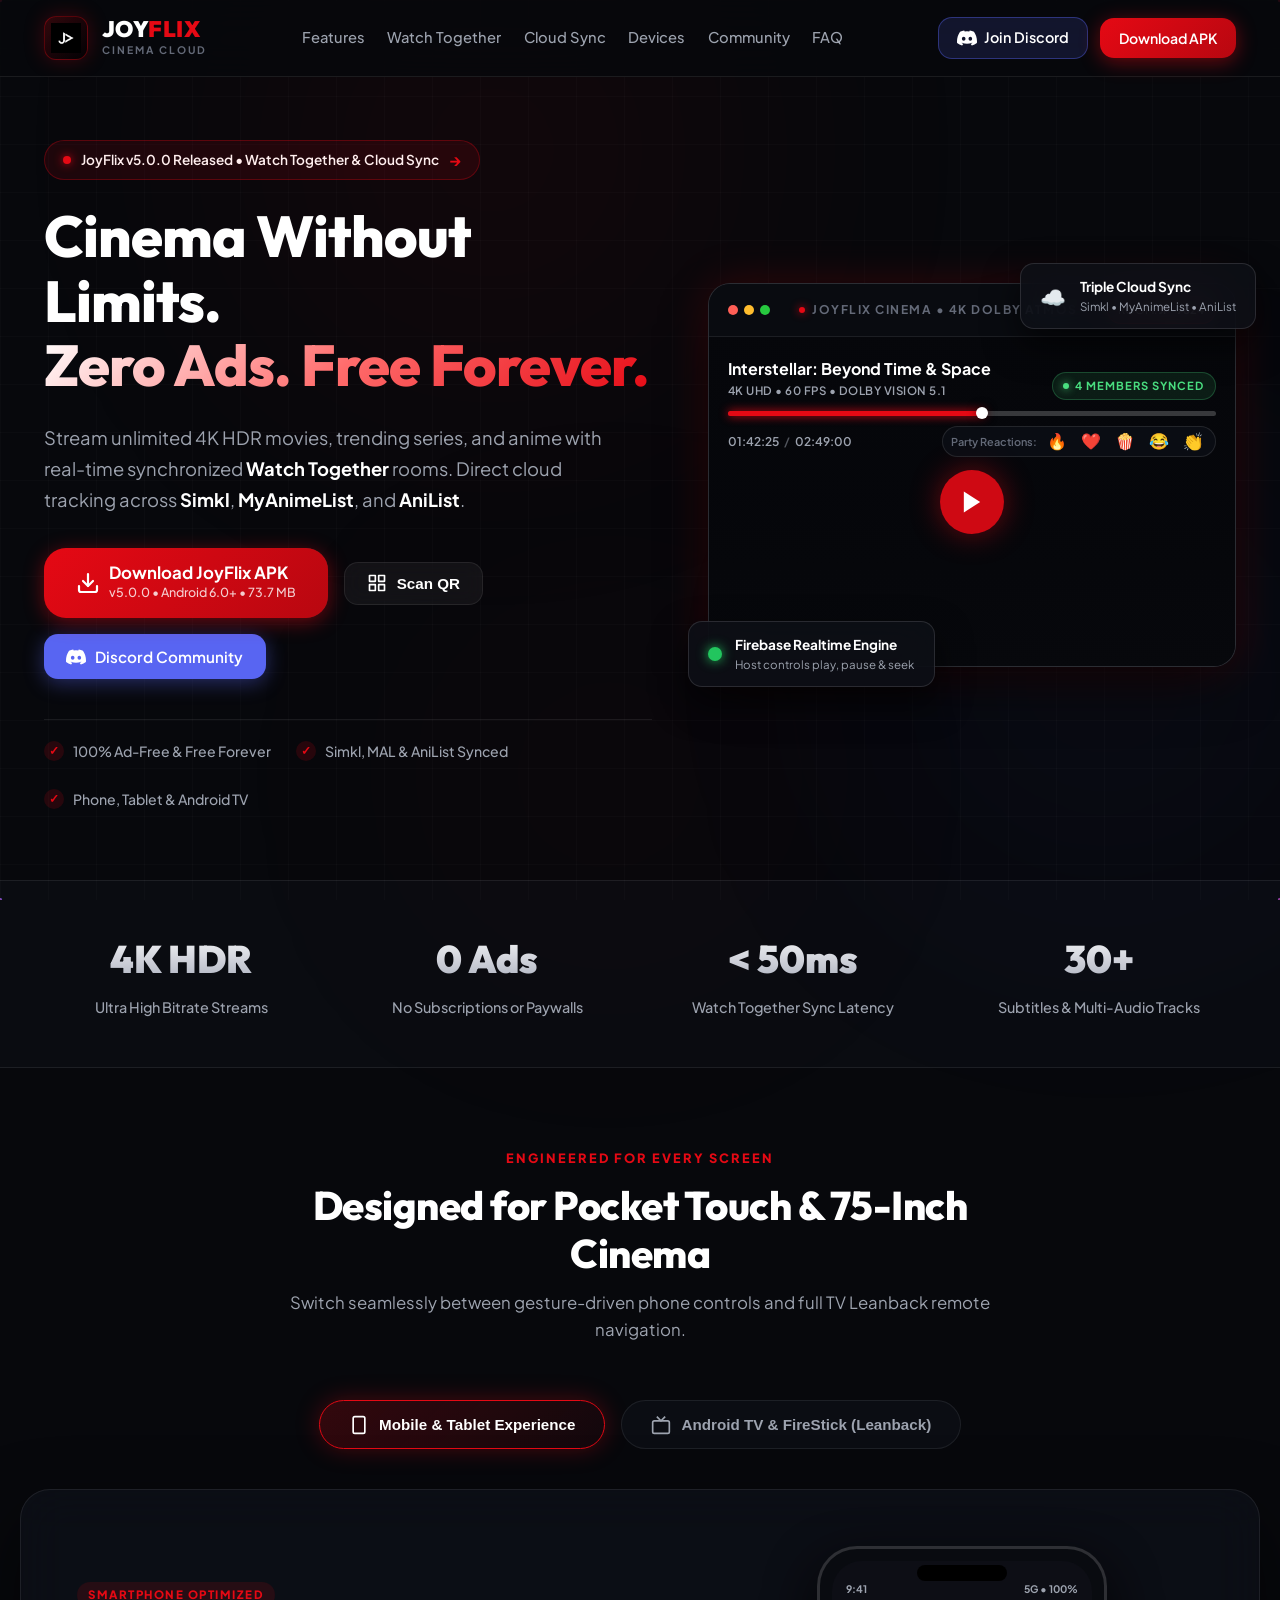
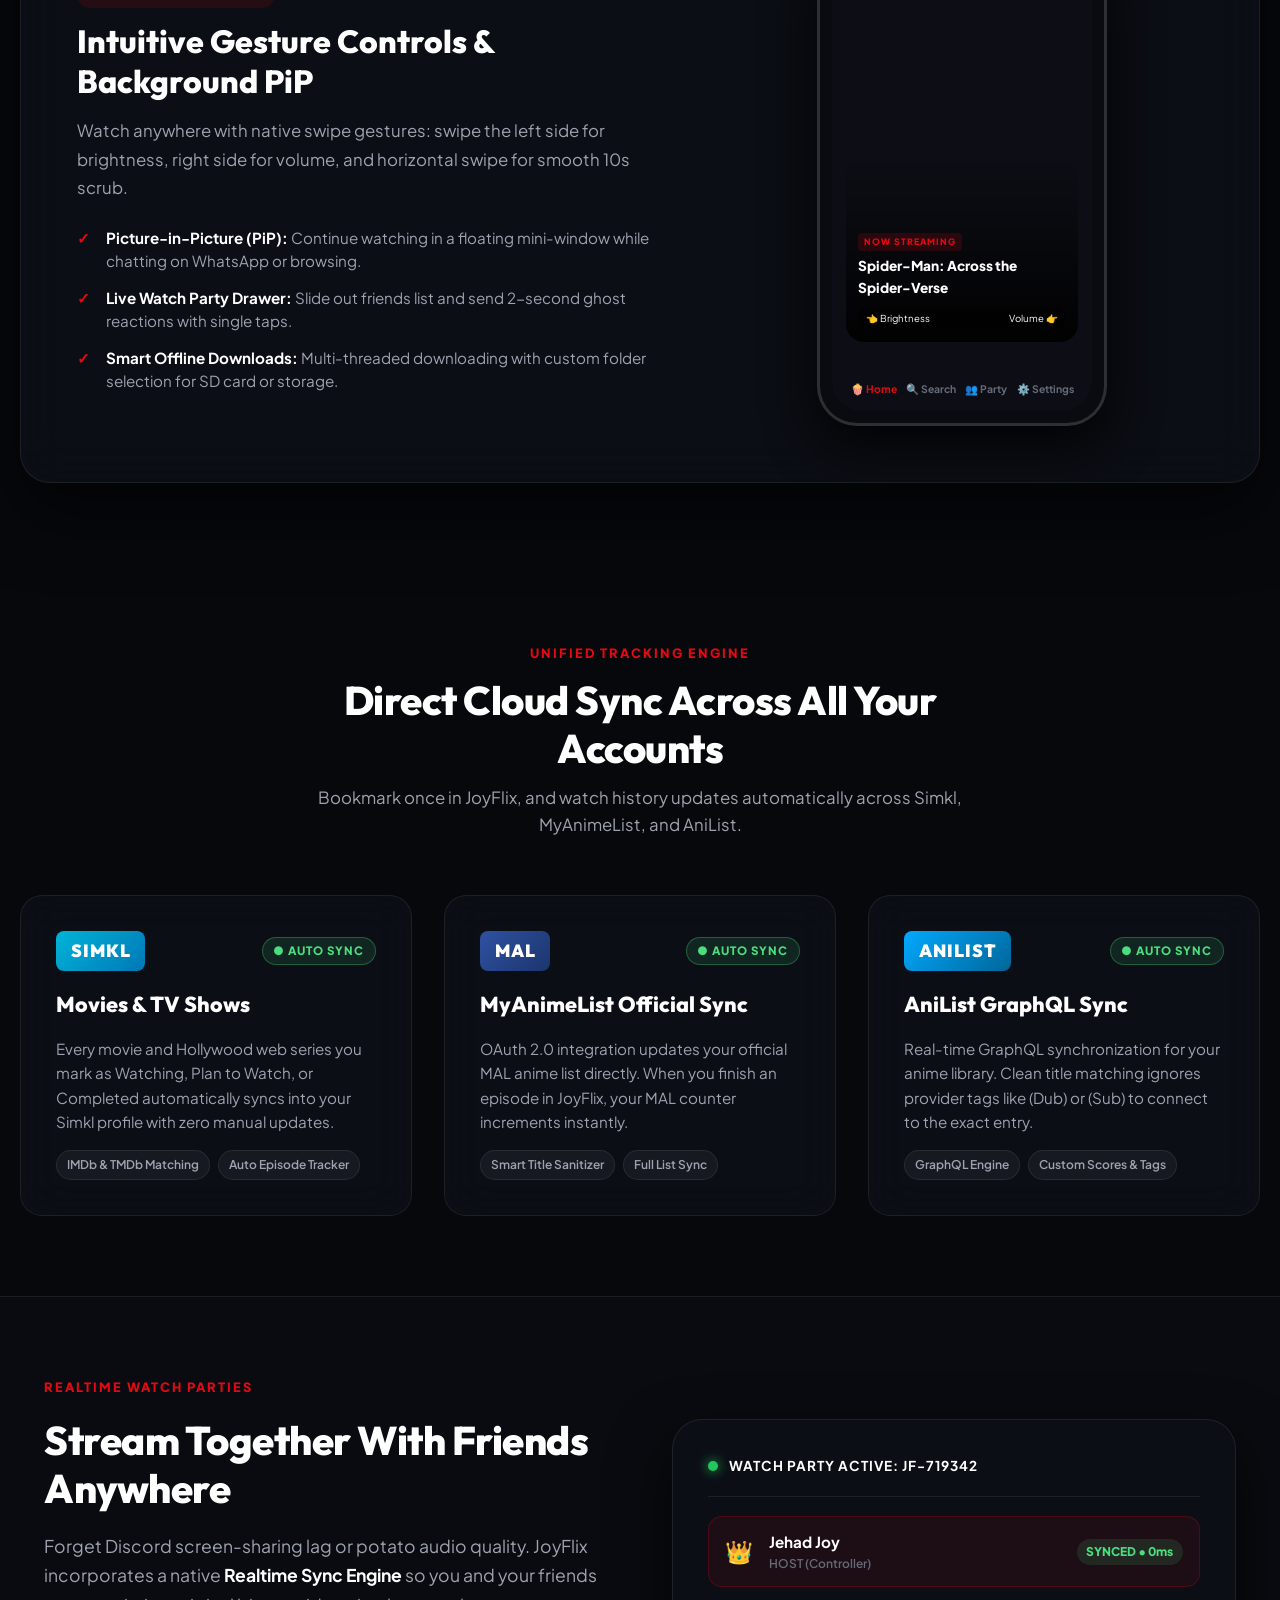
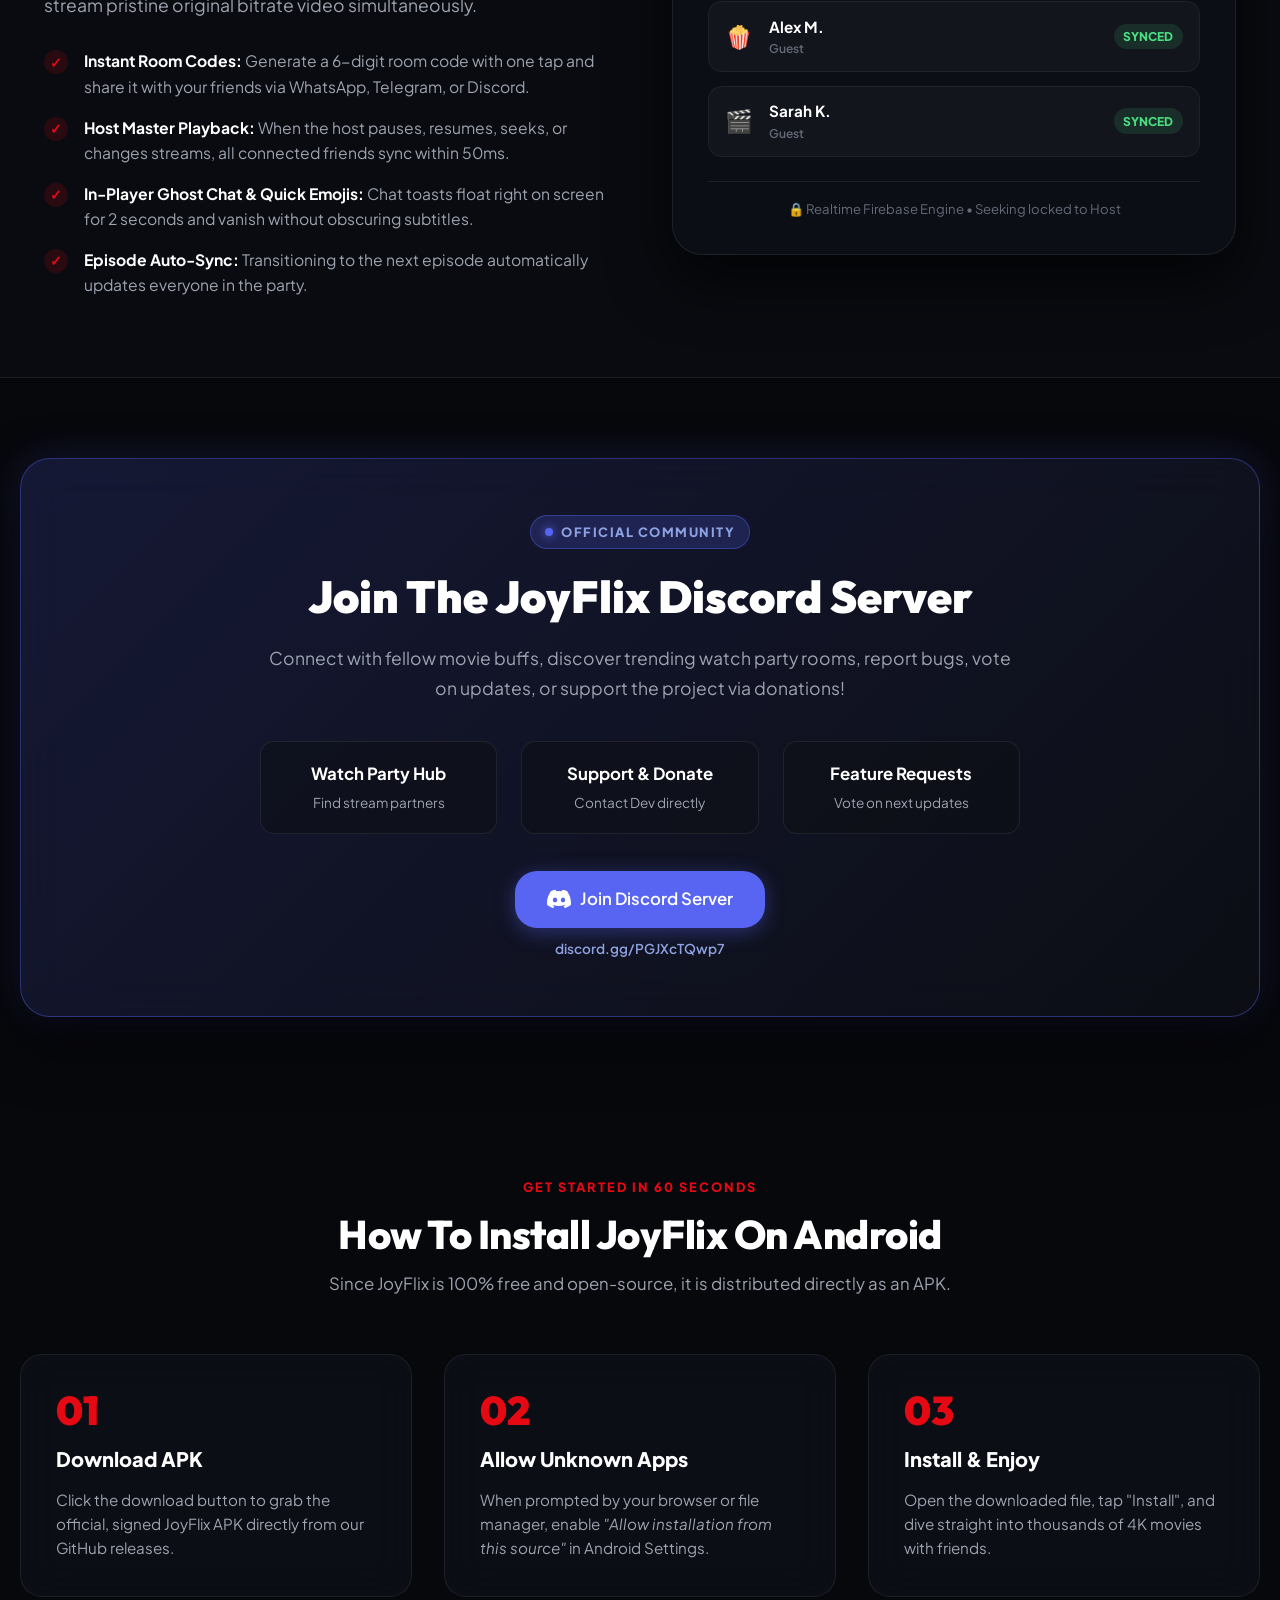
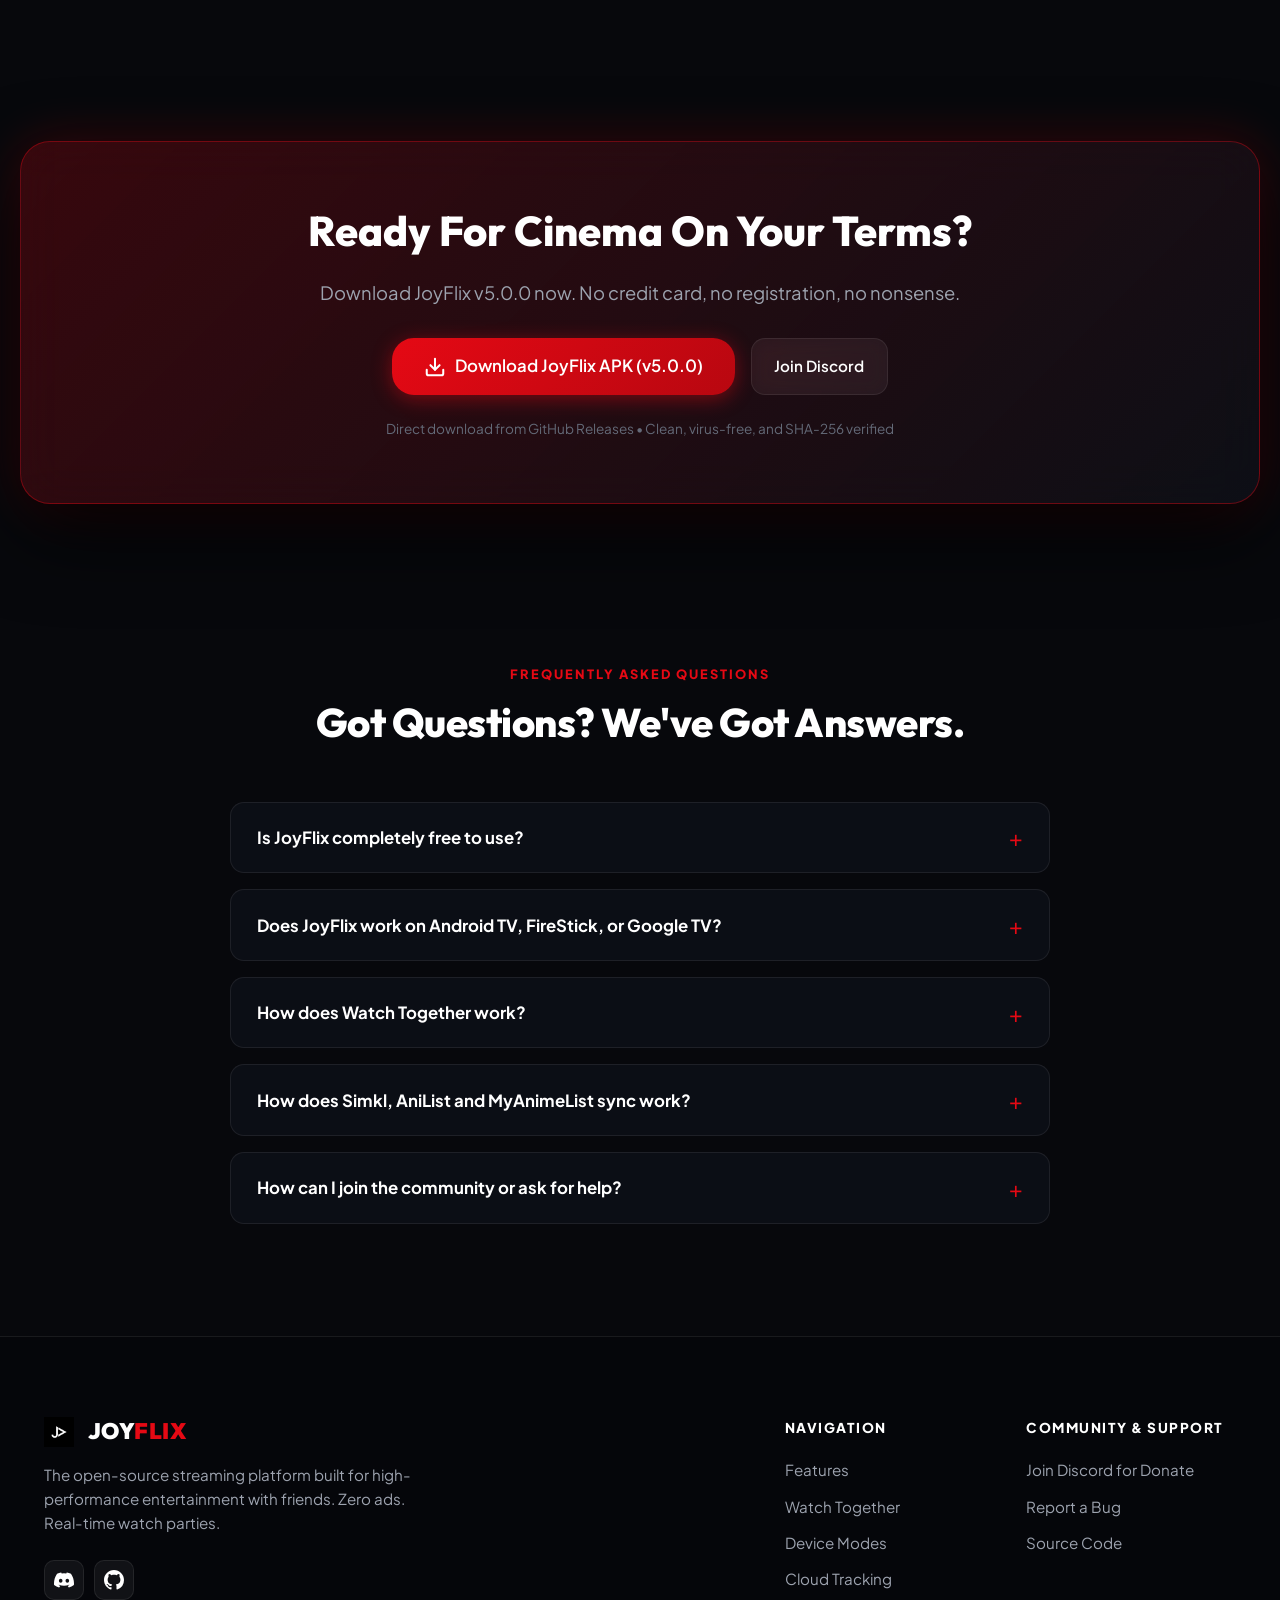
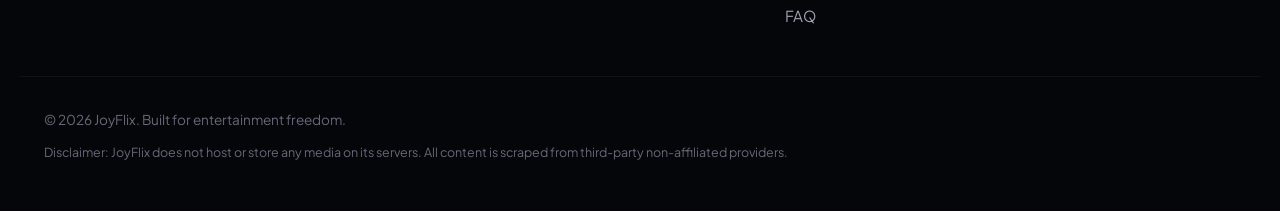
==== commit 95b14761: "feat: JoyFlix v5.0.0 - Hardware noise cancellation, low-latency voice, draggable transparent floatin" ====
--- a/docs/index.html
+++ b/docs/index.html
@@ -119,7 +119,7 @@
             <div class="hero-content">
                 <div class="announcement-pill" id="announcementPill">
                     <span class="pill-pulse"></span>
-                    <span class="pill-text">JoyFlix v<span id="pillVersion">4.8.8</span> Released • Watch Together & Cloud Sync</span>
+                    <span class="pill-text">JoyFlix v<span id="pillVersion">5.0.0</span> Released • Watch Together & Cloud Sync</span>
                     <span class="pill-arrow">→</span>
                 </div>
 
@@ -142,7 +142,7 @@
                         </svg>
                         <div class="btn-text-wrapper">
                             <span class="btn-main-text">Download JoyFlix APK</span>
-                            <span class="btn-sub-text"><span id="btnVersionBadge">v4.8.8</span> • Android 6.0+ • <span id="btnSizeBadge">73.7 MB</span></span>
+                            <span class="btn-sub-text"><span id="btnVersionBadge">v5.0.0</span> • Android 6.0+ • <span id="btnSizeBadge">73.7 MB</span></span>
                         </div>
                     </a>
 
@@ -619,7 +619,7 @@
             <div class="download-banner-card">
                 <div class="banner-content">
                     <h2 class="banner-title">Ready For Cinema On Your Terms?</h2>
-                    <p class="banner-desc">Download JoyFlix v<span class="dyn-version">4.8.7</span> now. No credit card, no registration, no nonsense.</p>
+                    <p class="banner-desc">Download JoyFlix v<span class="dyn-version">5.0.0</span> now. No credit card, no registration, no nonsense.</p>
                     <div class="banner-cta">
                         <a href="https://github.com/jehadjoy15-stack/joyflix-cloud/releases/latest" id="secondaryDownloadBtn" class="btn btn-primary btn-large btn-glow">
                             <svg class="download-icon" width="22" height="22" viewBox="0 0 24 24" fill="none" stroke="currentColor" stroke-width="2.2" stroke-linecap="round" stroke-linejoin="round">
@@ -627,7 +627,7 @@
                                 <polyline points="7 10 12 15 17 10"></polyline>
                                 <line x1="12" y1="15" x2="12" y2="3"></line>
                             </svg>
-                            <span>Download JoyFlix APK (<span class="dyn-version">v4.8.7</span>)</span>
+                            <span>Download JoyFlix APK (<span class="dyn-version">v5.0.0</span>)</span>
                         </a>
                         <a href="https://discord.gg/PGJXcTQwp7" target="_blank" rel="noopener" class="btn btn-glass">
                             <span>Join Discord</span>
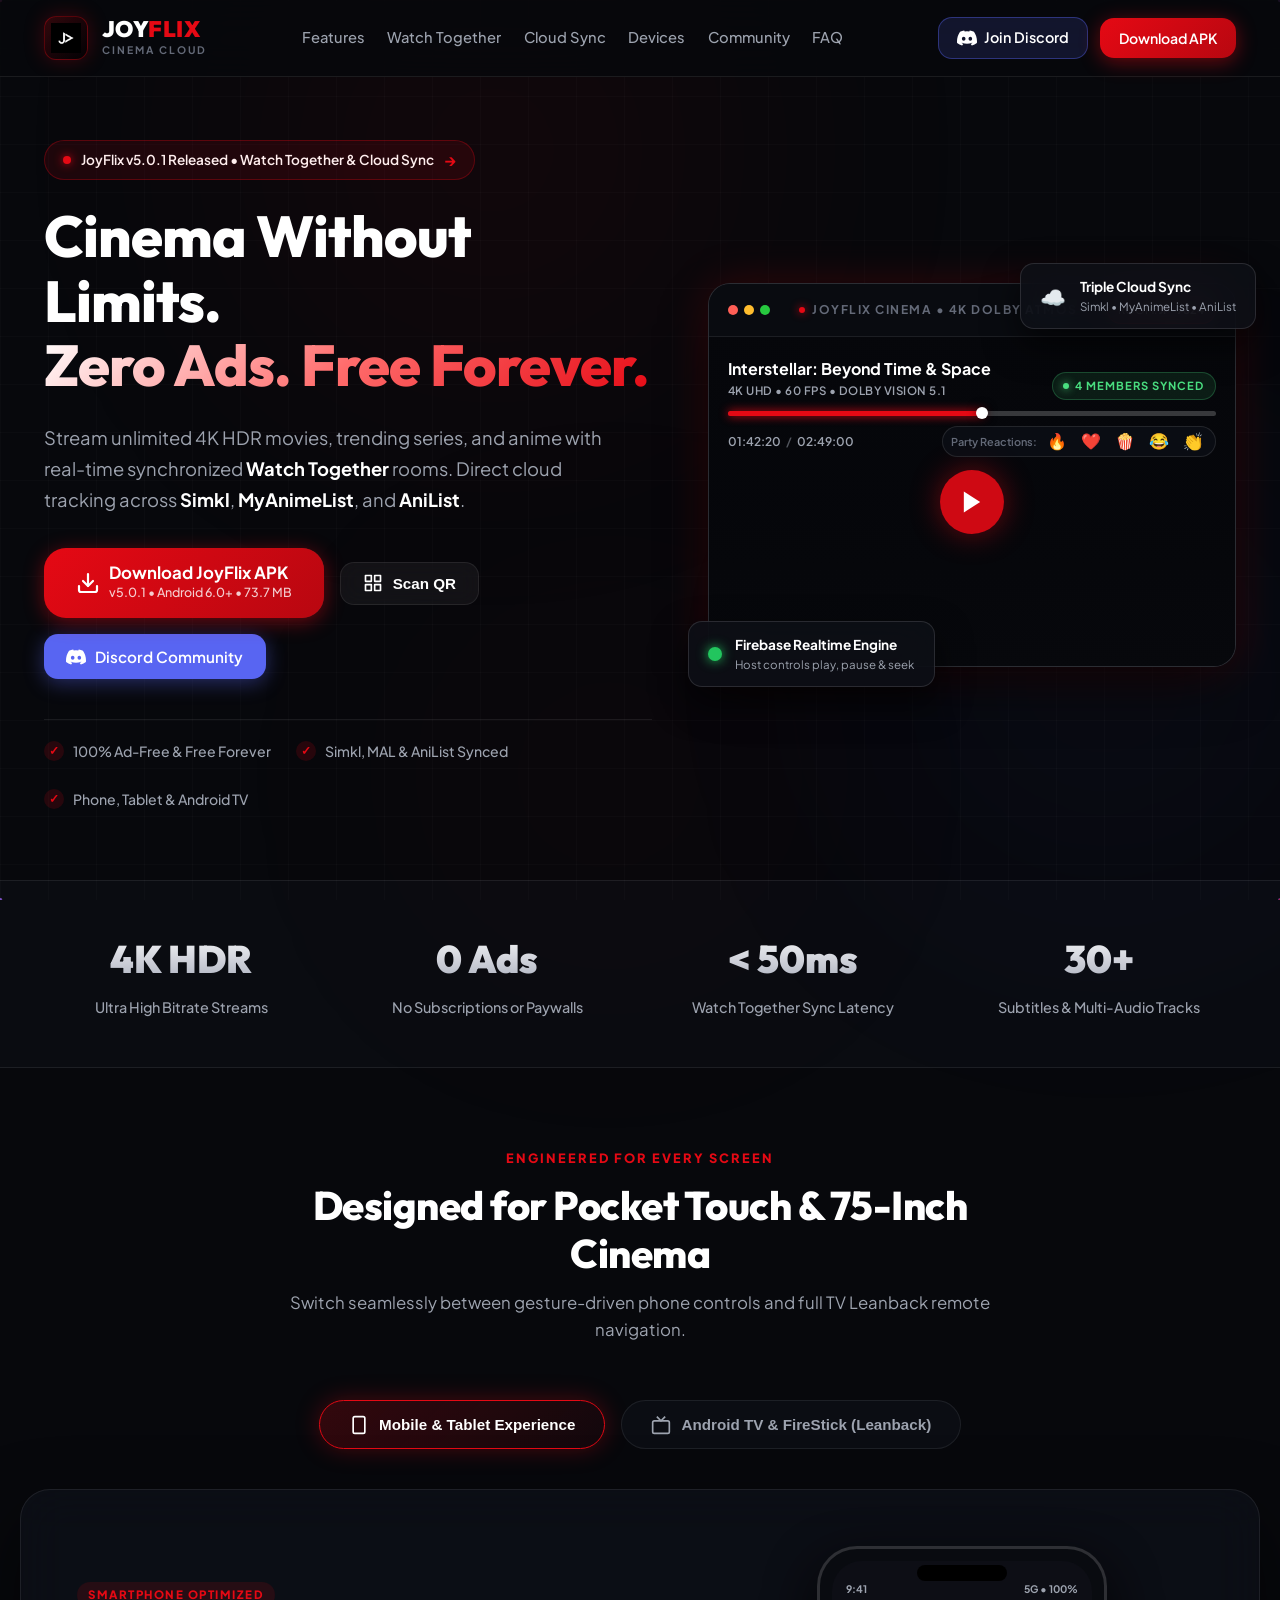
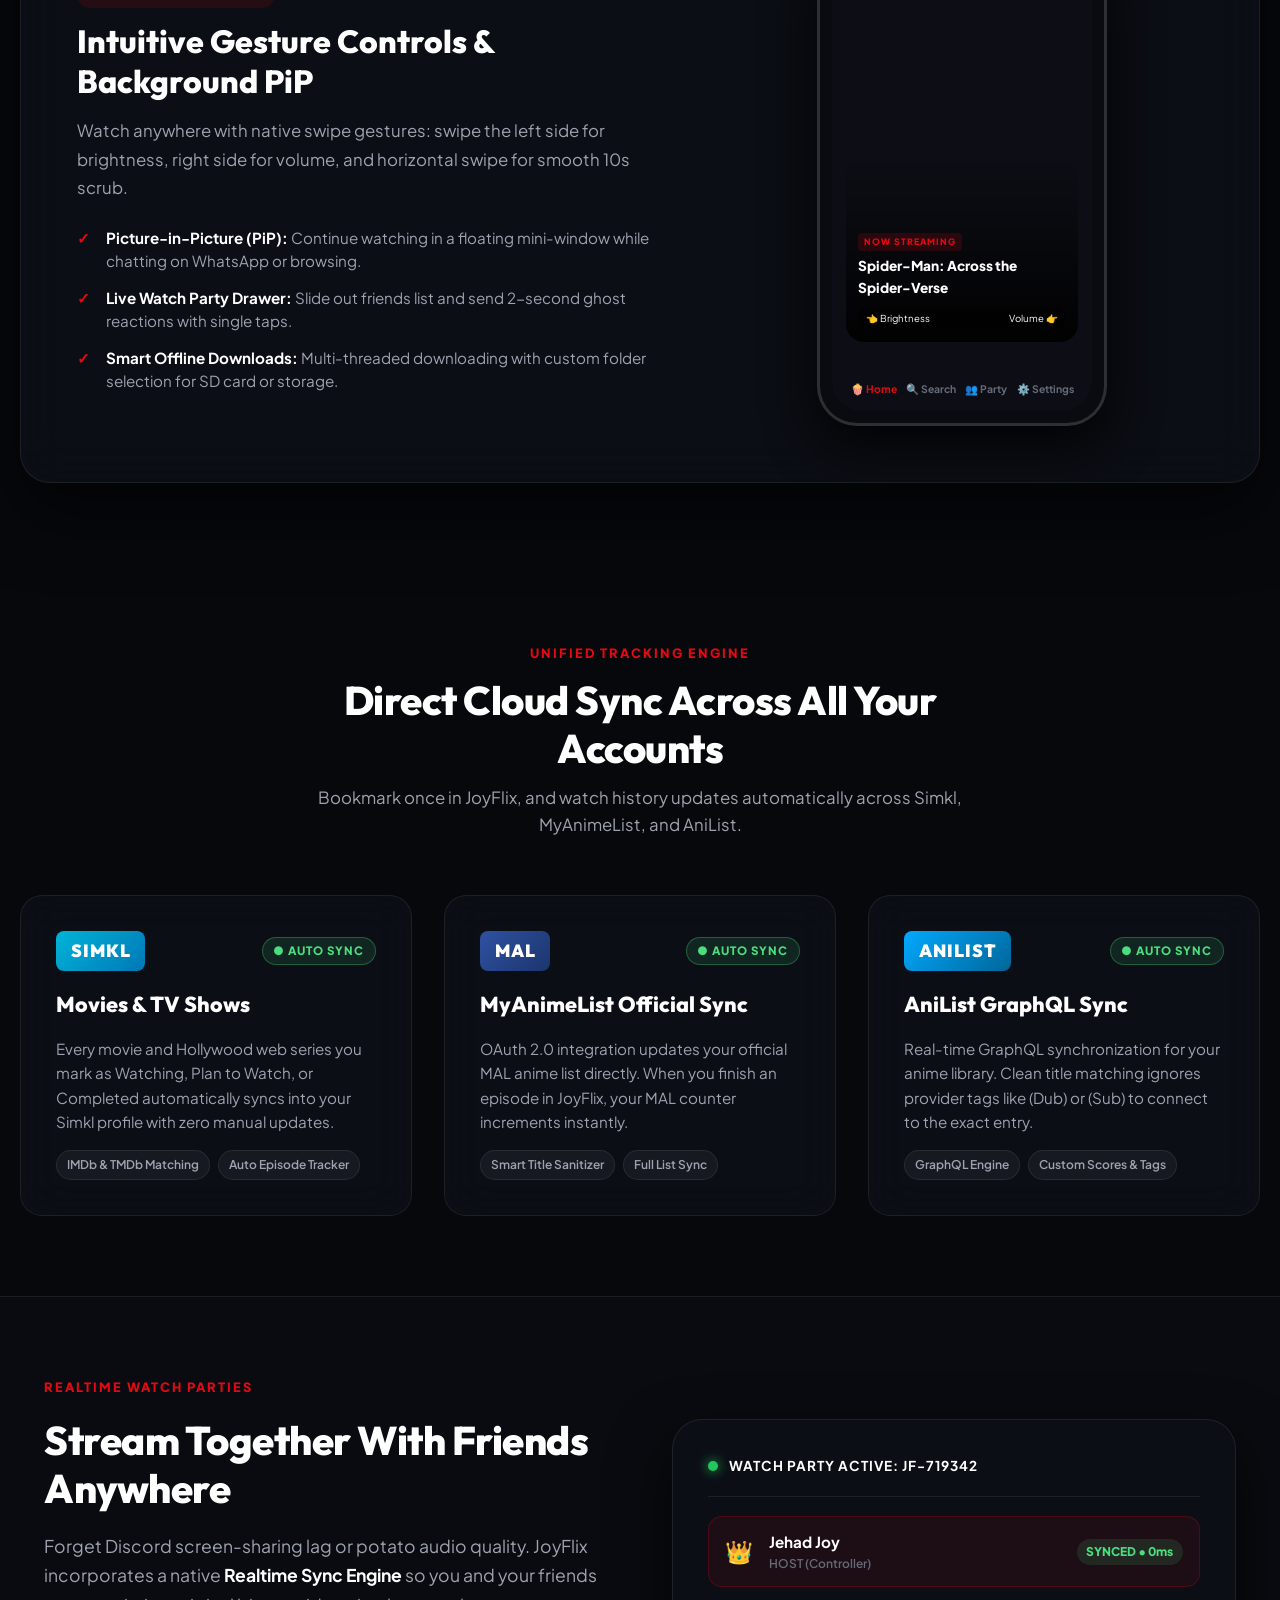
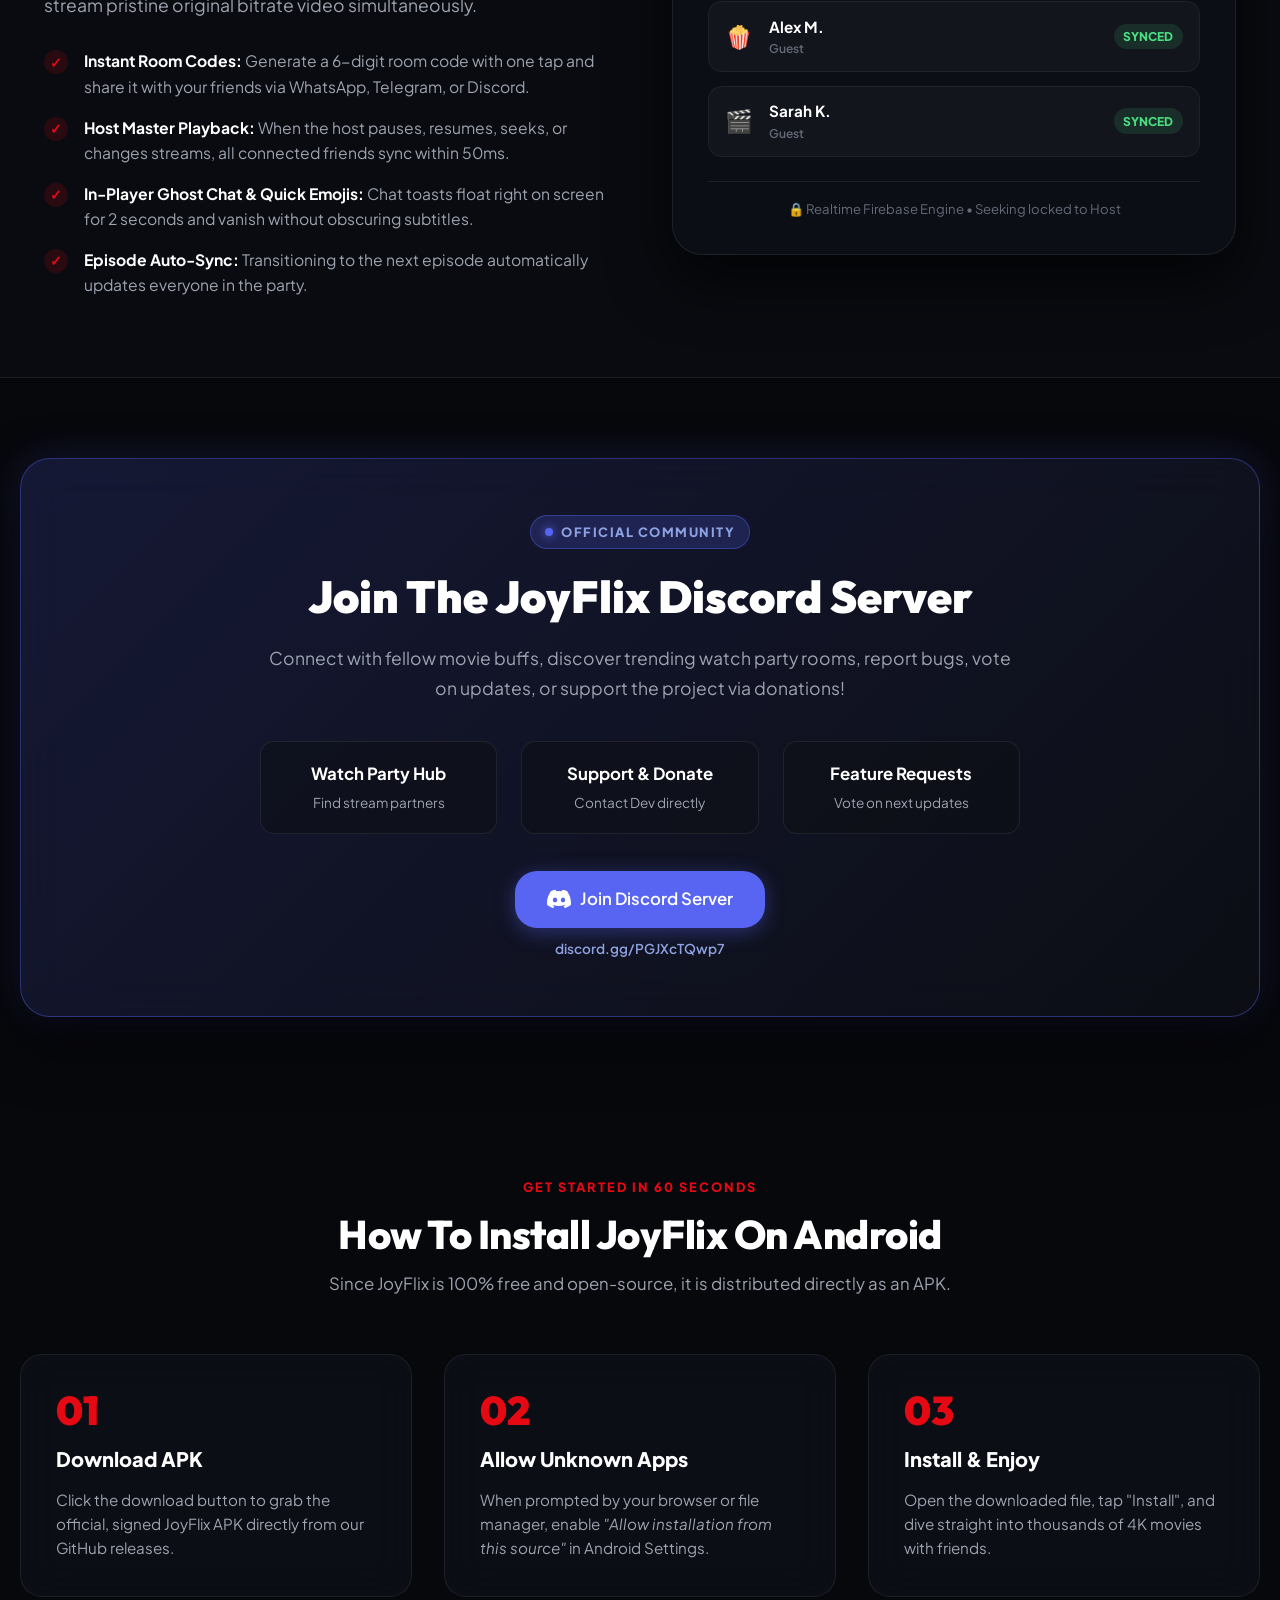
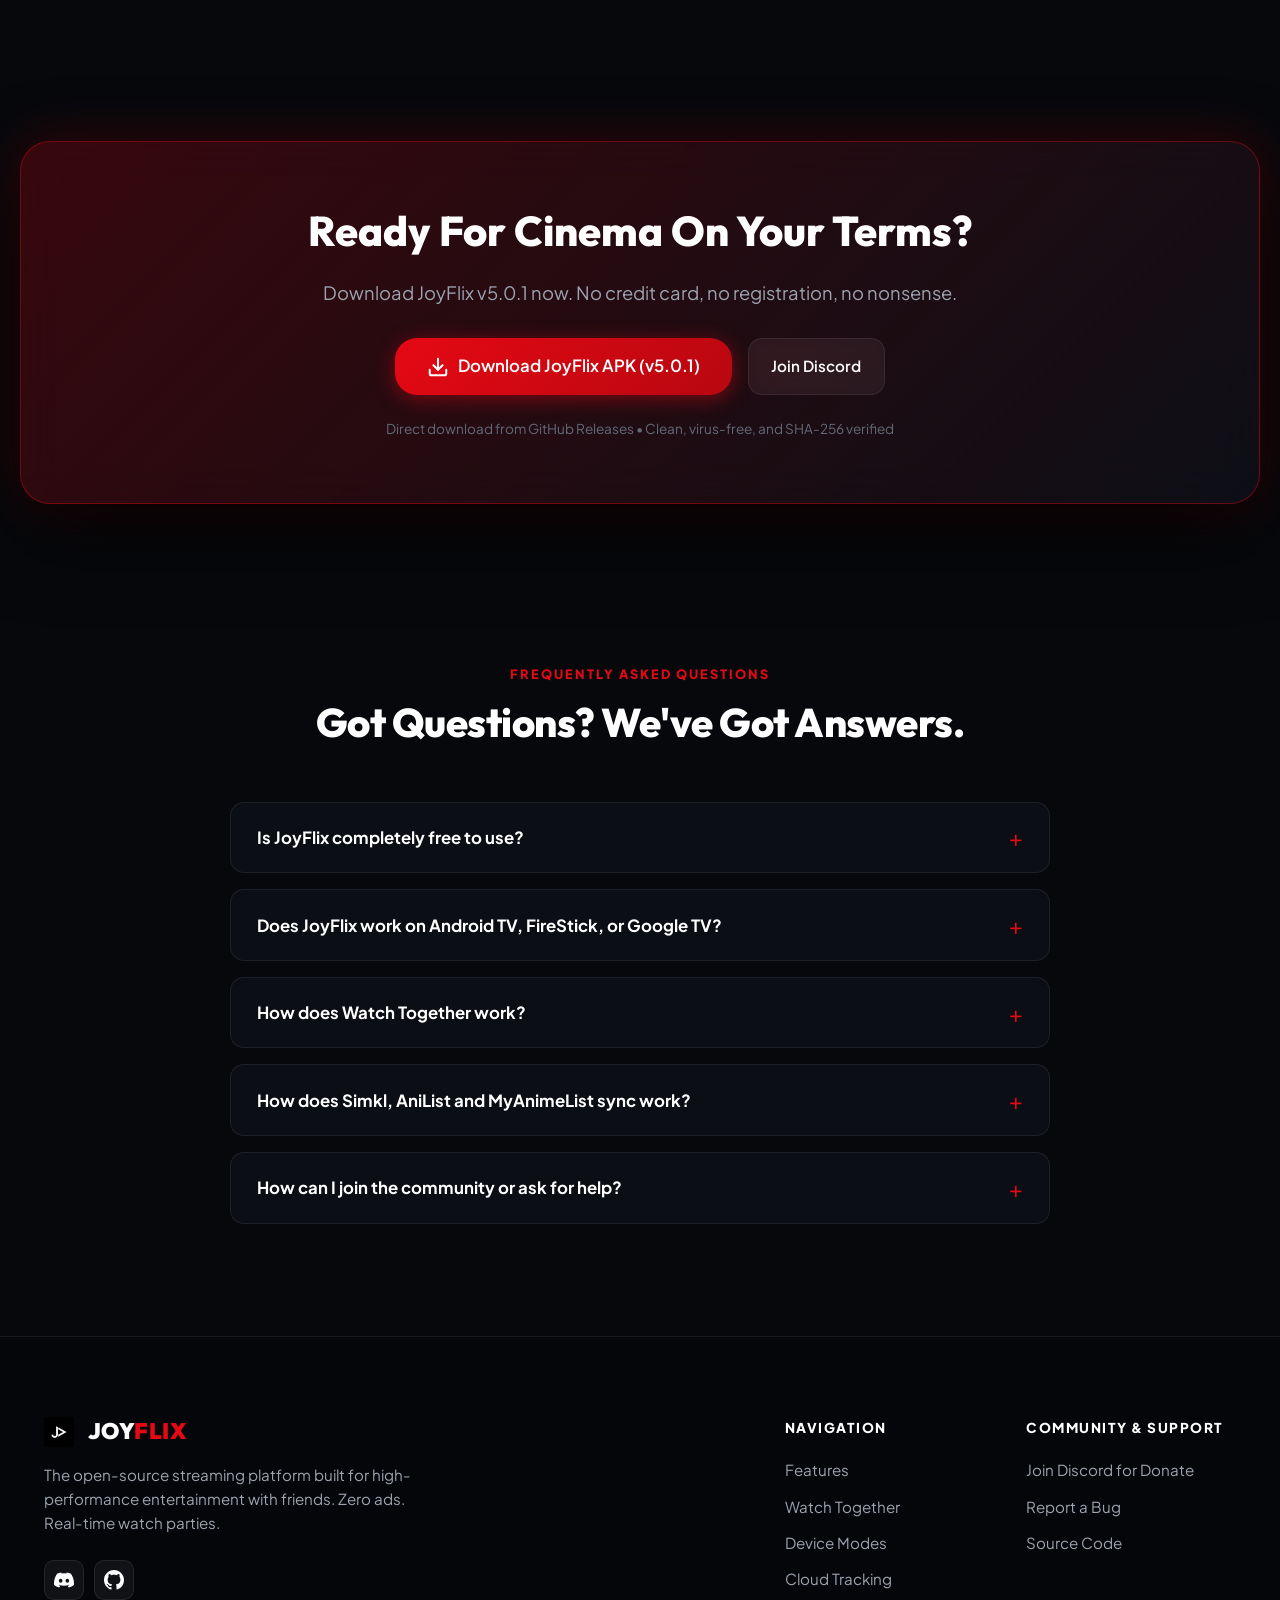
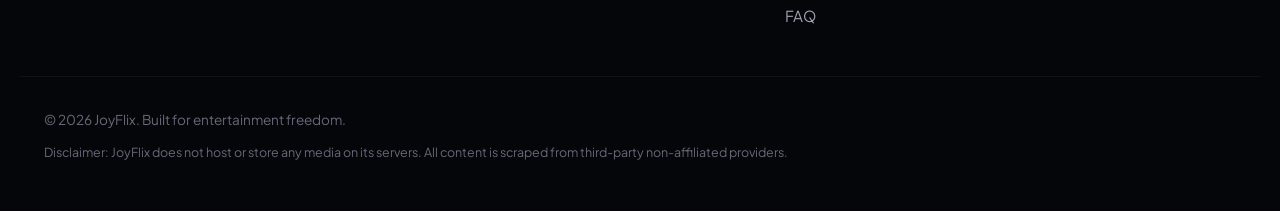
==== commit bfa24a78: "feat: JoyFlix v5.0.1 - TV-style chat on phone, Simkl/MAL fix, Fire TV & BadToken crash shields" ====
--- a/docs/index.html
+++ b/docs/index.html
@@ -119,7 +119,7 @@
             <div class="hero-content">
                 <div class="announcement-pill" id="announcementPill">
                     <span class="pill-pulse"></span>
-                    <span class="pill-text">JoyFlix v<span id="pillVersion">5.0.0</span> Released • Watch Together & Cloud Sync</span>
+                    <span class="pill-text">JoyFlix v<span id="pillVersion">5.0.1</span> Released • Watch Together & Cloud Sync</span>
                     <span class="pill-arrow">→</span>
                 </div>
 
@@ -142,7 +142,7 @@
                         </svg>
                         <div class="btn-text-wrapper">
                             <span class="btn-main-text">Download JoyFlix APK</span>
-                            <span class="btn-sub-text"><span id="btnVersionBadge">v5.0.0</span> • Android 6.0+ • <span id="btnSizeBadge">73.7 MB</span></span>
+                            <span class="btn-sub-text"><span id="btnVersionBadge">v5.0.1</span> • Android 6.0+ • <span id="btnSizeBadge">73.7 MB</span></span>
                         </div>
                     </a>
 
@@ -619,7 +619,7 @@
             <div class="download-banner-card">
                 <div class="banner-content">
                     <h2 class="banner-title">Ready For Cinema On Your Terms?</h2>
-                    <p class="banner-desc">Download JoyFlix v<span class="dyn-version">5.0.0</span> now. No credit card, no registration, no nonsense.</p>
+                    <p class="banner-desc">Download JoyFlix v<span class="dyn-version">5.0.1</span> now. No credit card, no registration, no nonsense.</p>
                     <div class="banner-cta">
                         <a href="https://github.com/jehadjoy15-stack/joyflix-cloud/releases/latest" id="secondaryDownloadBtn" class="btn btn-primary btn-large btn-glow">
                             <svg class="download-icon" width="22" height="22" viewBox="0 0 24 24" fill="none" stroke="currentColor" stroke-width="2.2" stroke-linecap="round" stroke-linejoin="round">
@@ -627,7 +627,7 @@
                                 <polyline points="7 10 12 15 17 10"></polyline>
                                 <line x1="12" y1="15" x2="12" y2="3"></line>
                             </svg>
-                            <span>Download JoyFlix APK (<span class="dyn-version">v5.0.0</span>)</span>
+                            <span>Download JoyFlix APK (<span class="dyn-version">v5.0.1</span>)</span>
                         </a>
                         <a href="https://discord.gg/PGJXcTQwp7" target="_blank" rel="noopener" class="btn btn-glass">
                             <span>Join Discord</span>
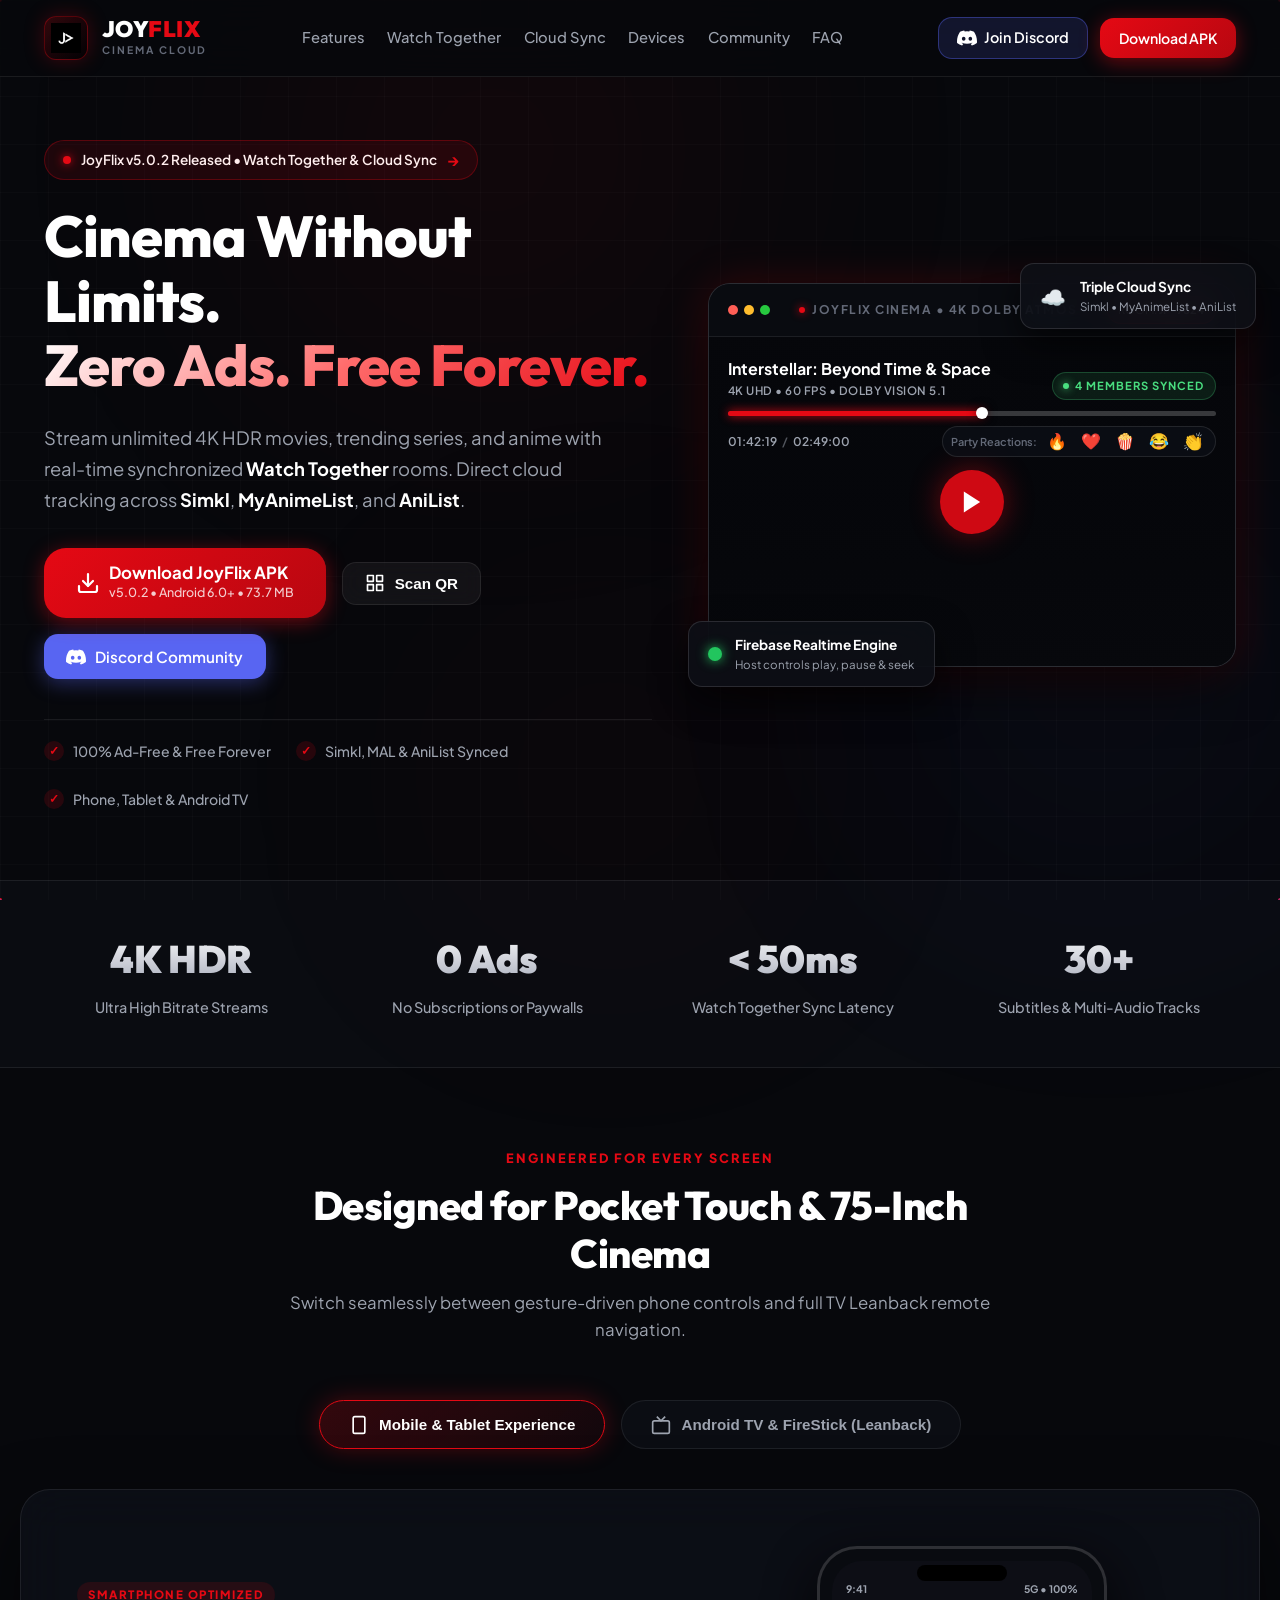
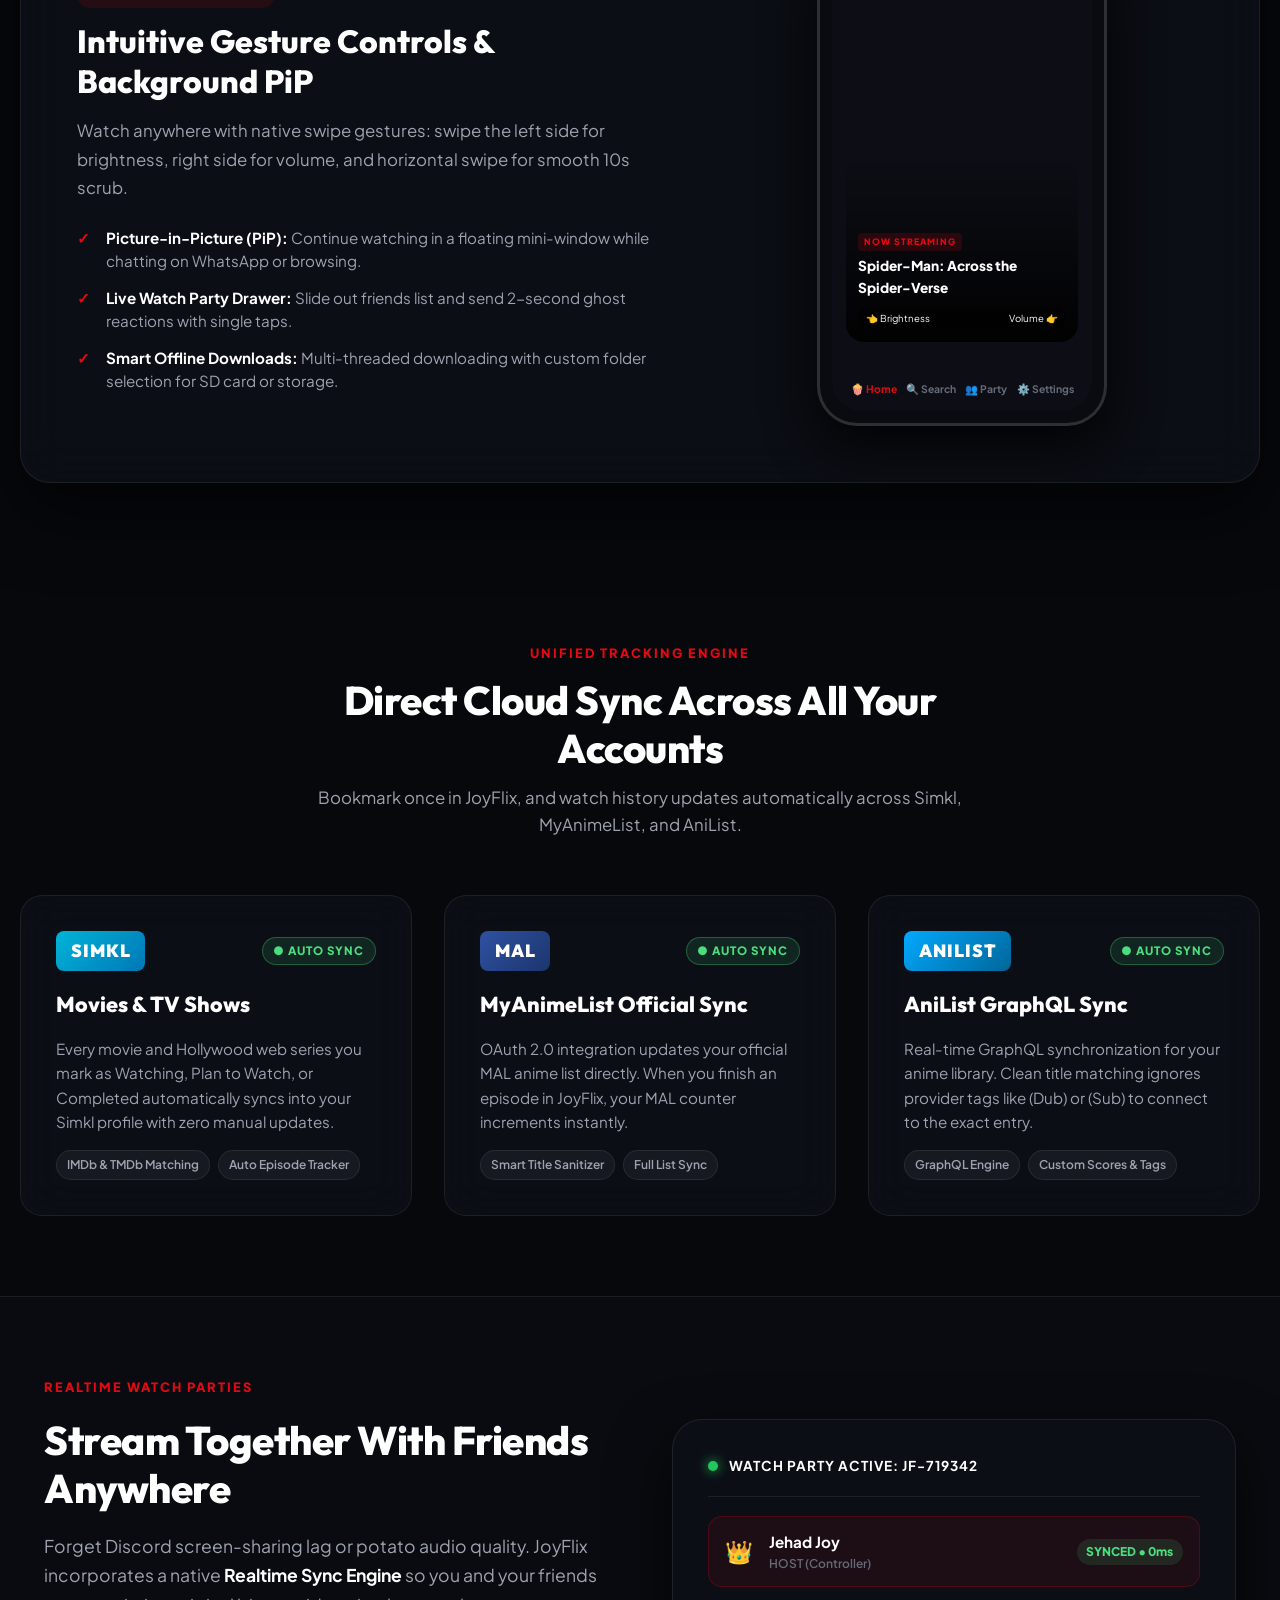
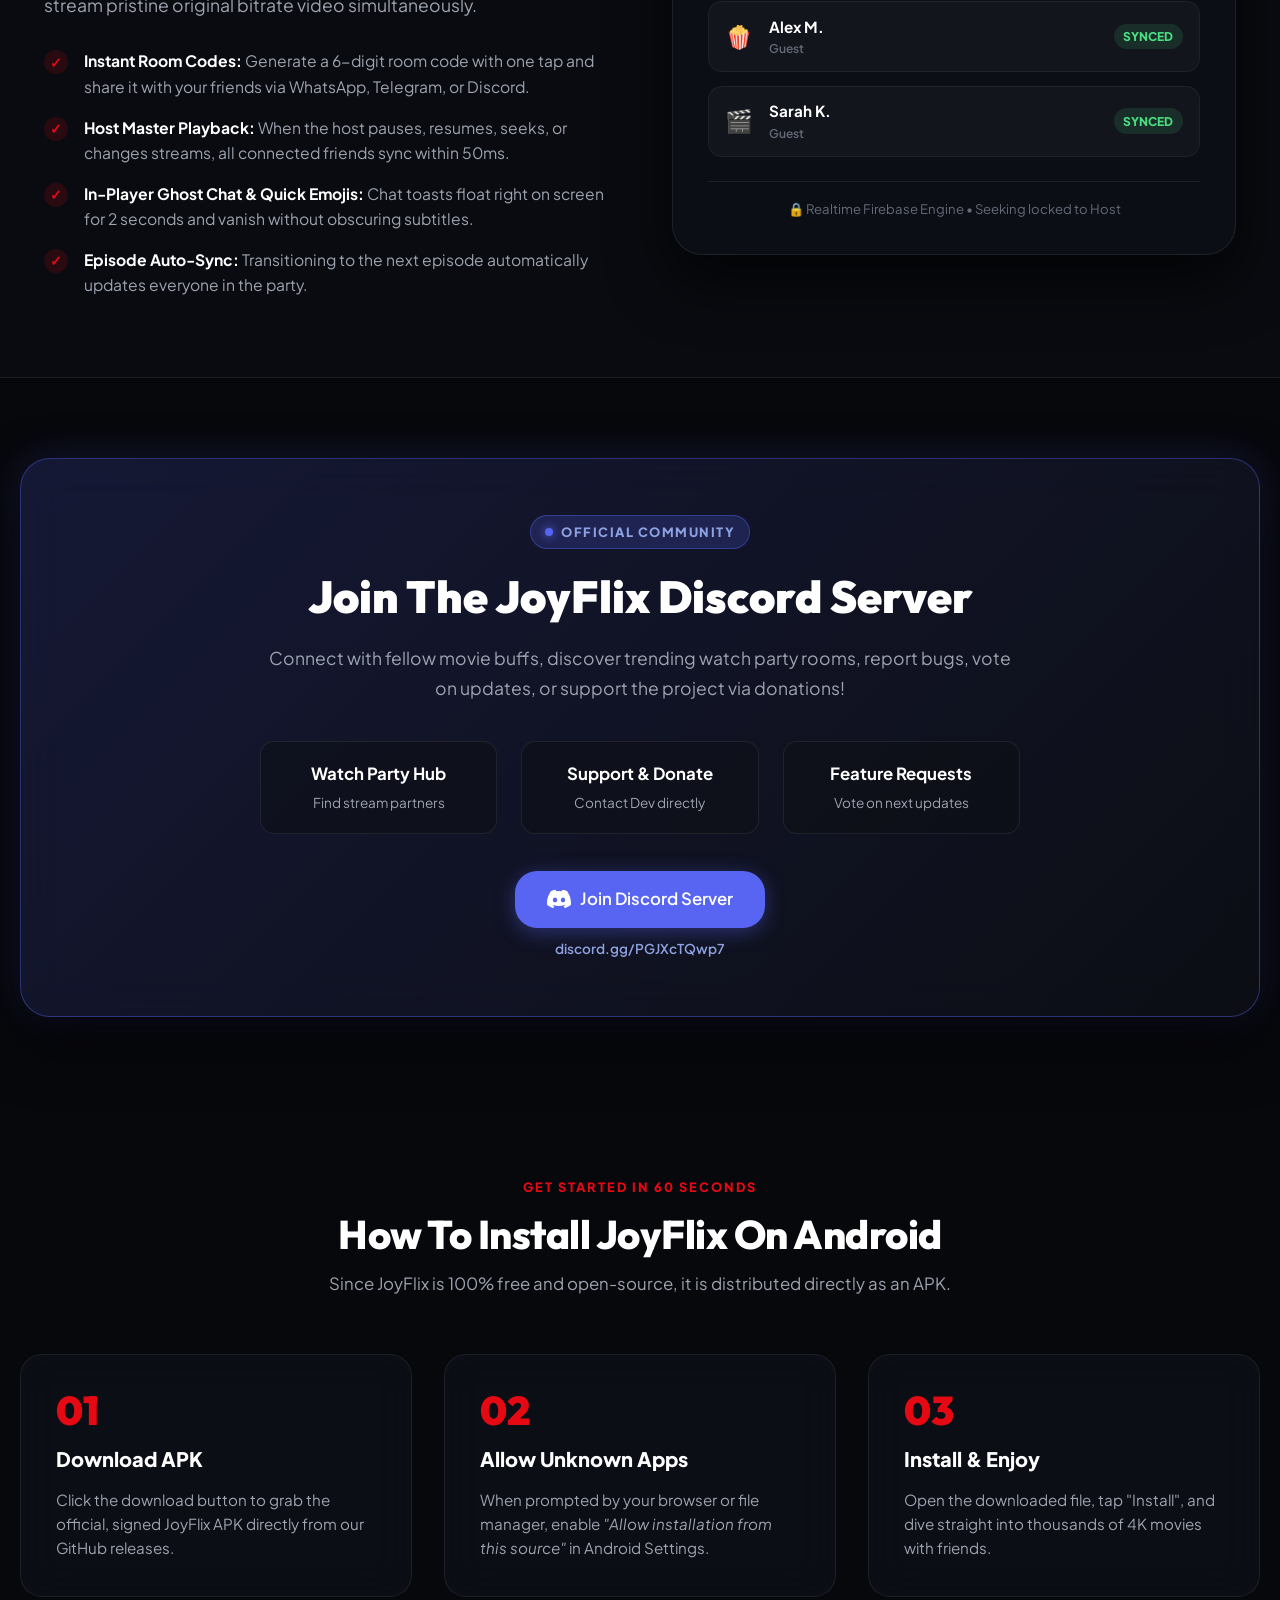
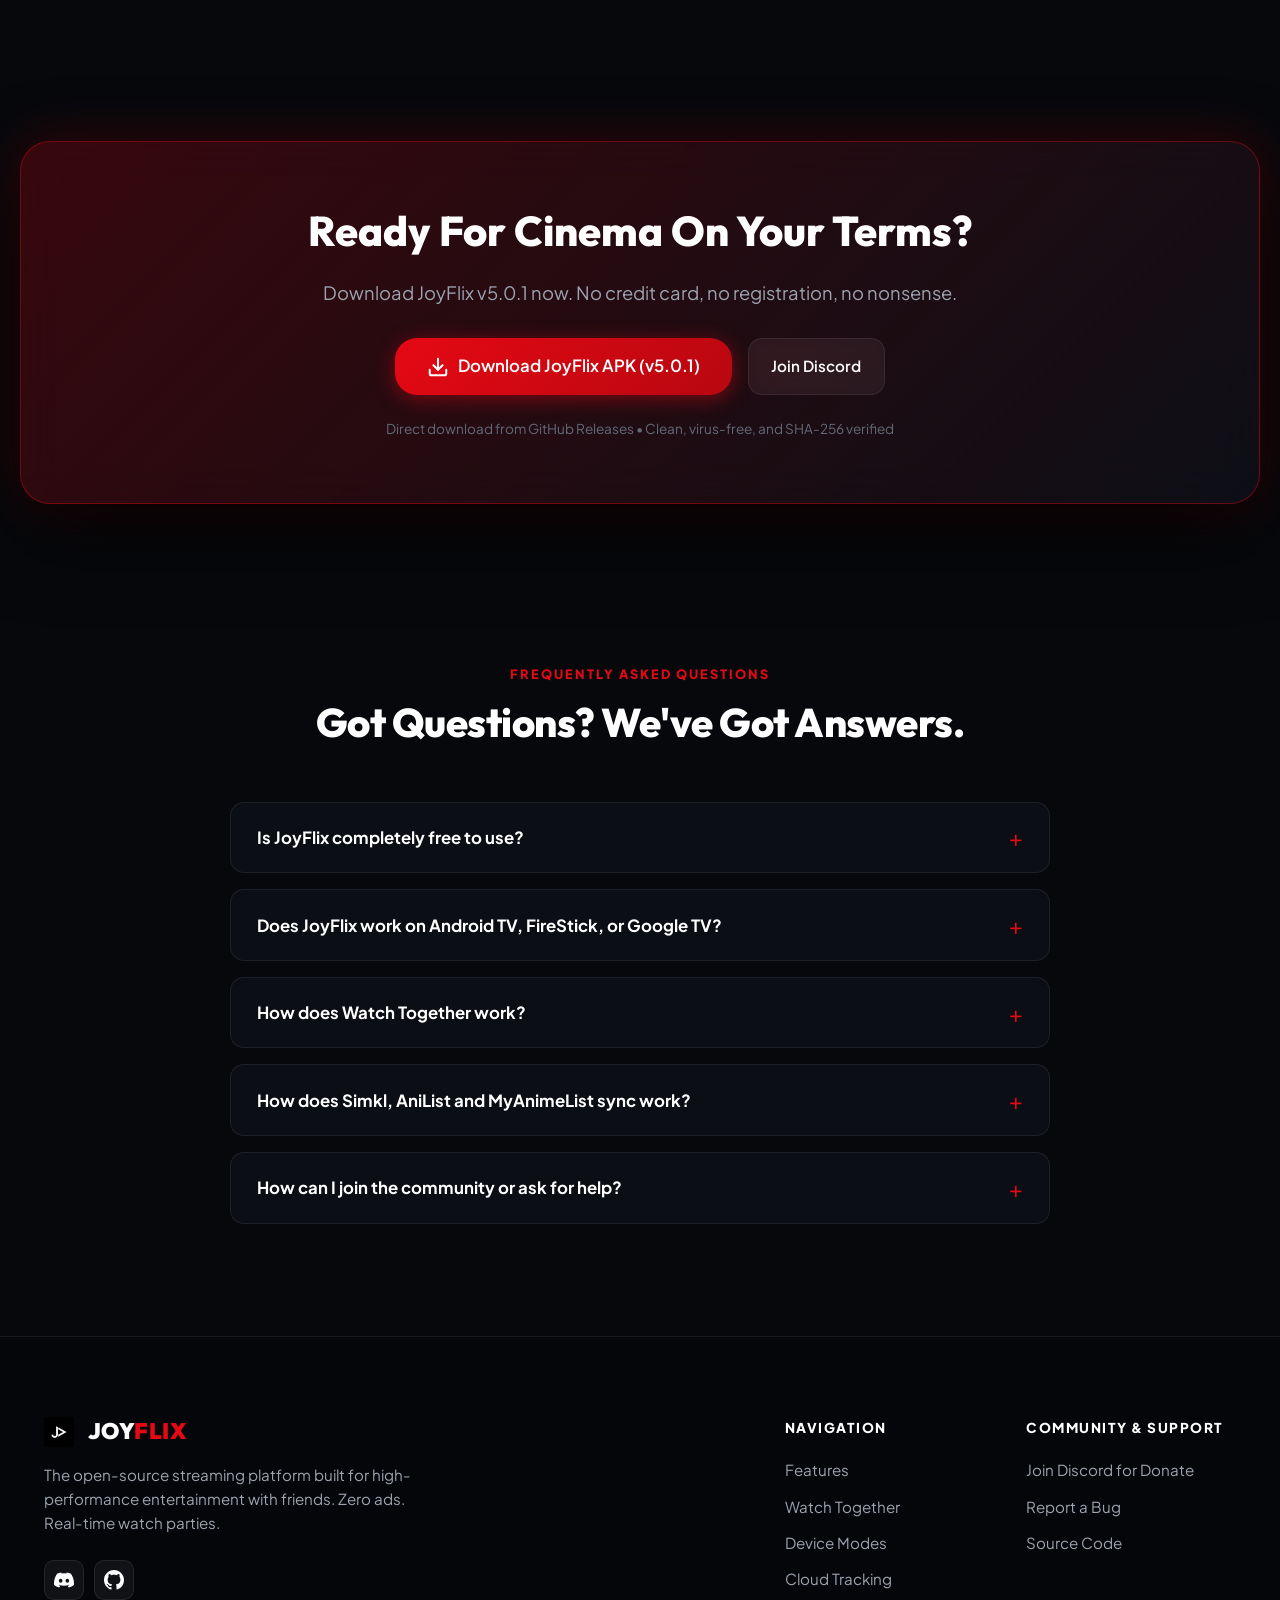
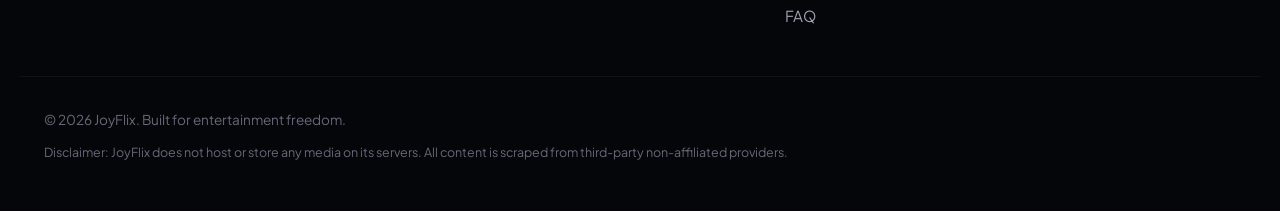
==== commit dad861b1: "feat: JoyFlix v5.0.2 - Simkl & MAL sync alignment and home page flicker fix" ====
--- a/docs/index.html
+++ b/docs/index.html
@@ -119,7 +119,7 @@
             <div class="hero-content">
                 <div class="announcement-pill" id="announcementPill">
                     <span class="pill-pulse"></span>
-                    <span class="pill-text">JoyFlix v<span id="pillVersion">5.0.1</span> Released • Watch Together & Cloud Sync</span>
+                    <span class="pill-text">JoyFlix v<span id="pillVersion">5.0.2</span> Released • Watch Together & Cloud Sync</span>
                     <span class="pill-arrow">→</span>
                 </div>
 
@@ -142,7 +142,7 @@
                         </svg>
                         <div class="btn-text-wrapper">
                             <span class="btn-main-text">Download JoyFlix APK</span>
-                            <span class="btn-sub-text"><span id="btnVersionBadge">v5.0.1</span> • Android 6.0+ • <span id="btnSizeBadge">73.7 MB</span></span>
+                            <span class="btn-sub-text"><span id="btnVersionBadge">v5.0.2</span> • Android 6.0+ • <span id="btnSizeBadge">73.7 MB</span></span>
                         </div>
                     </a>
 
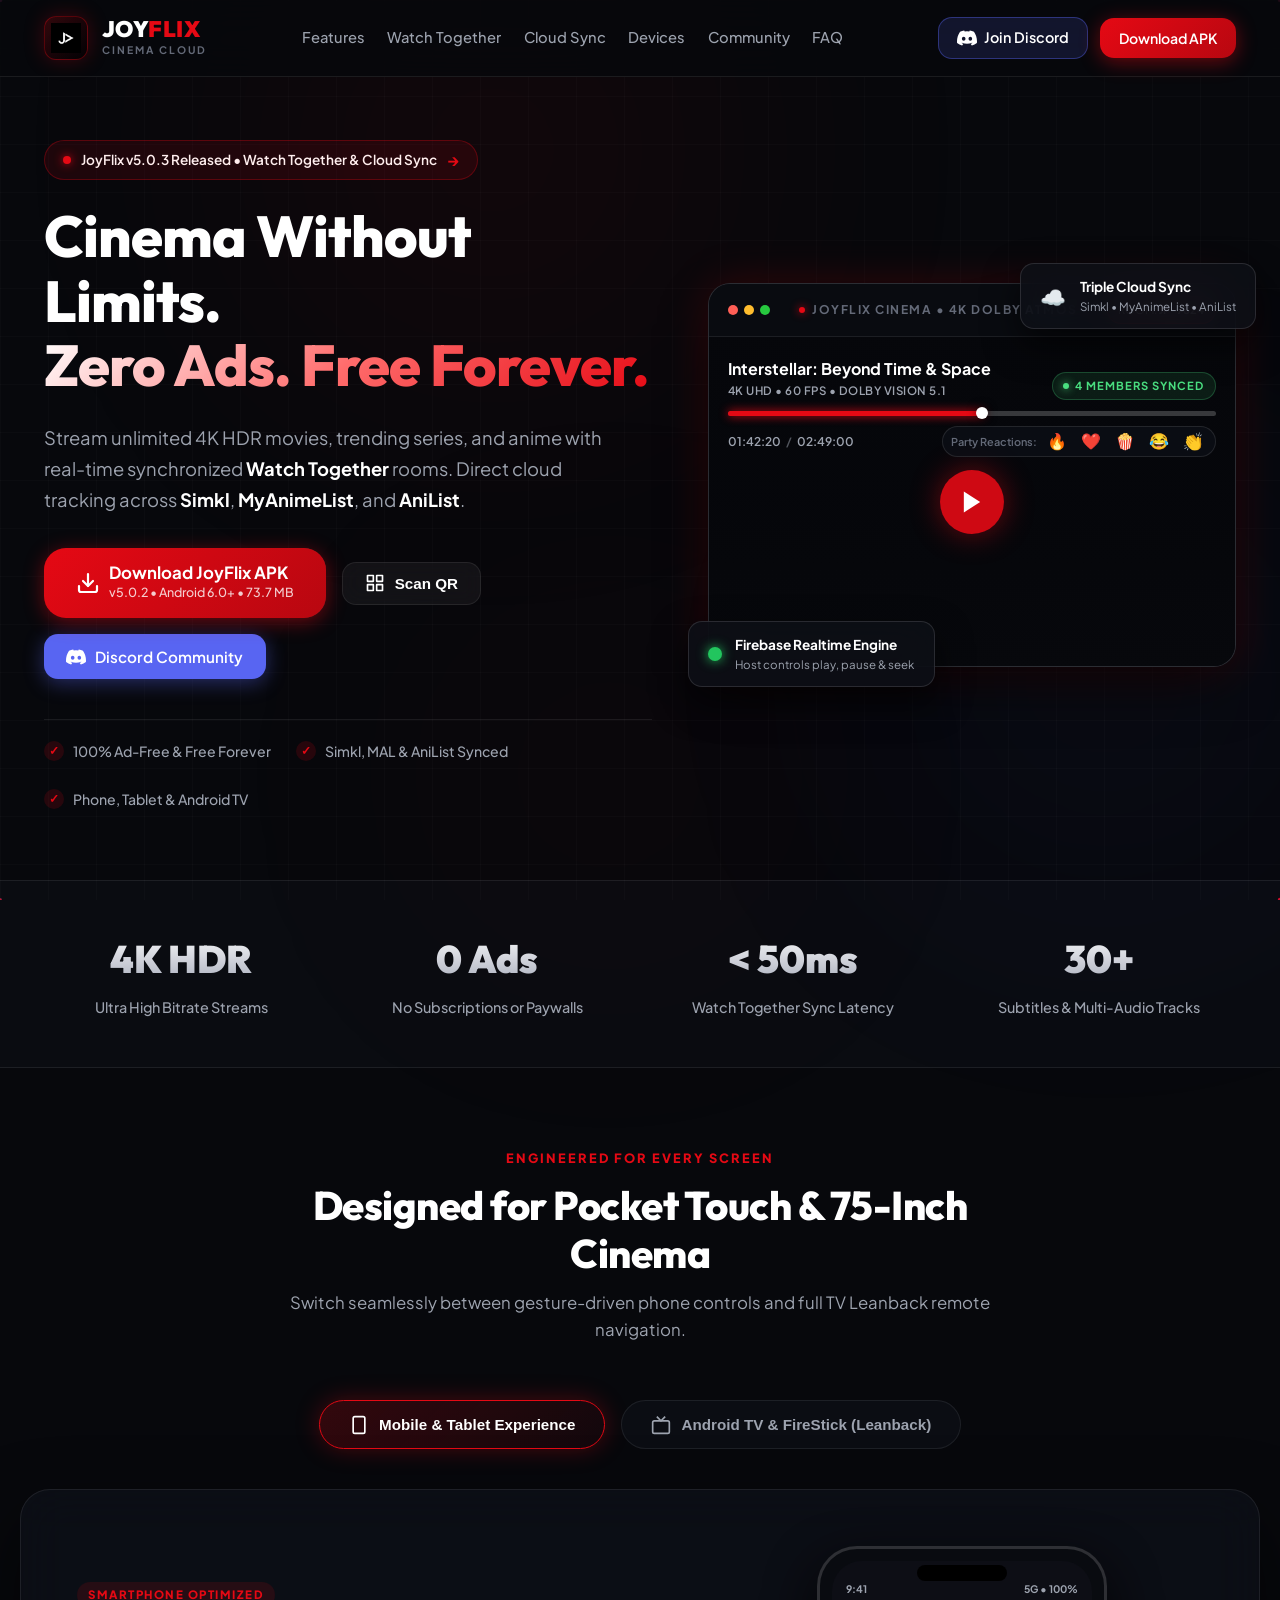
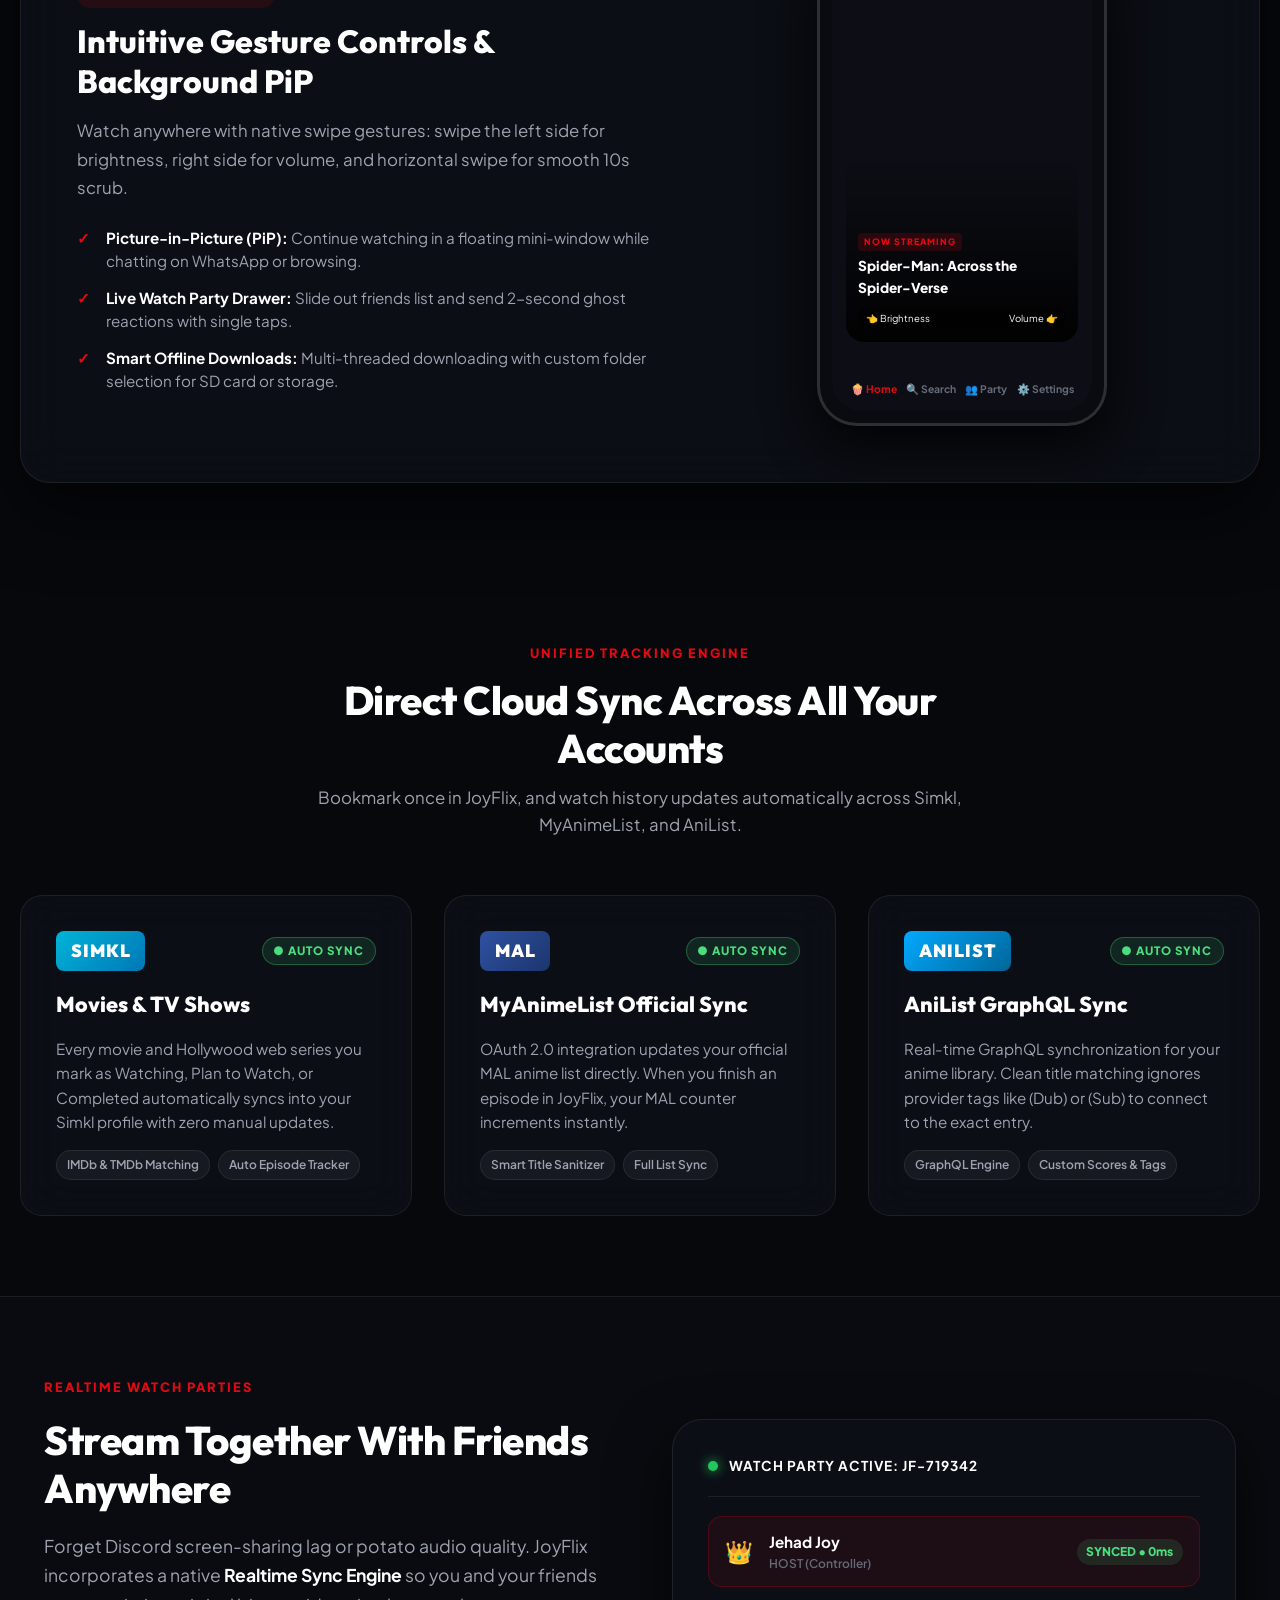
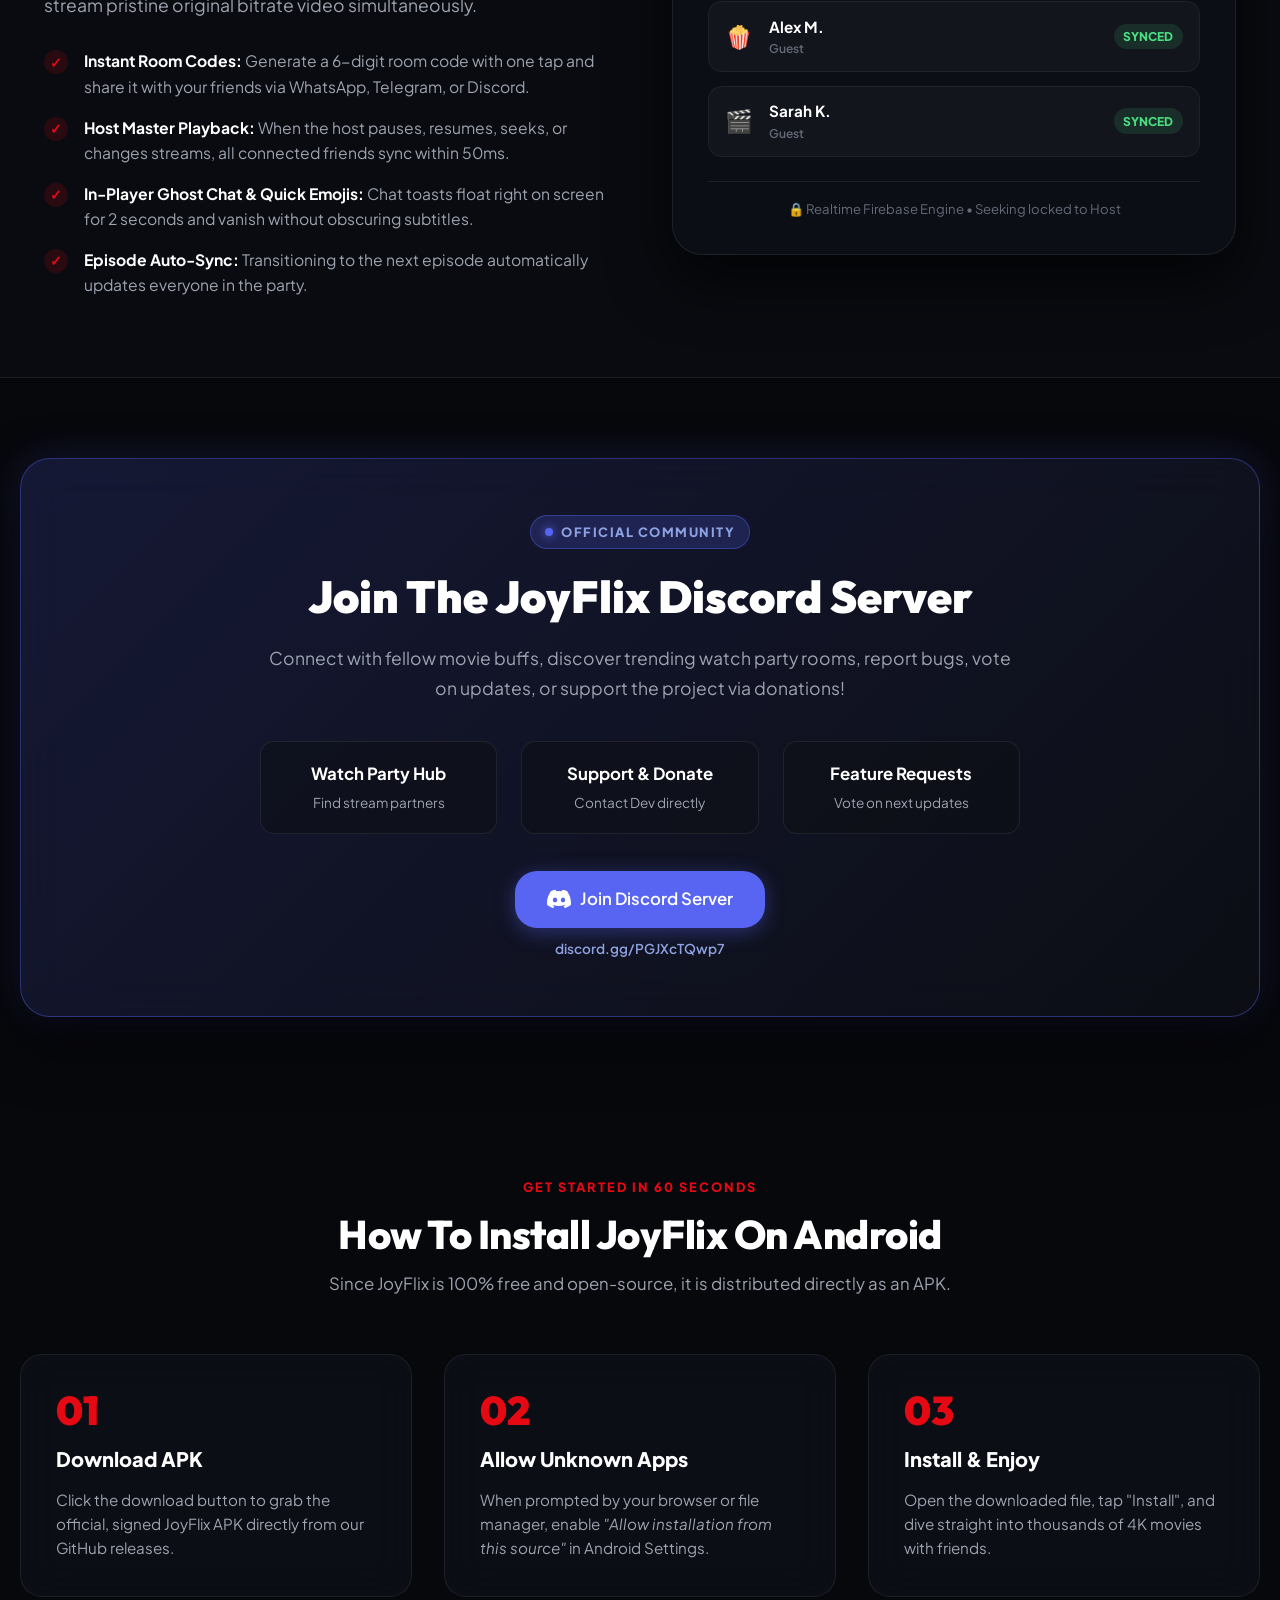
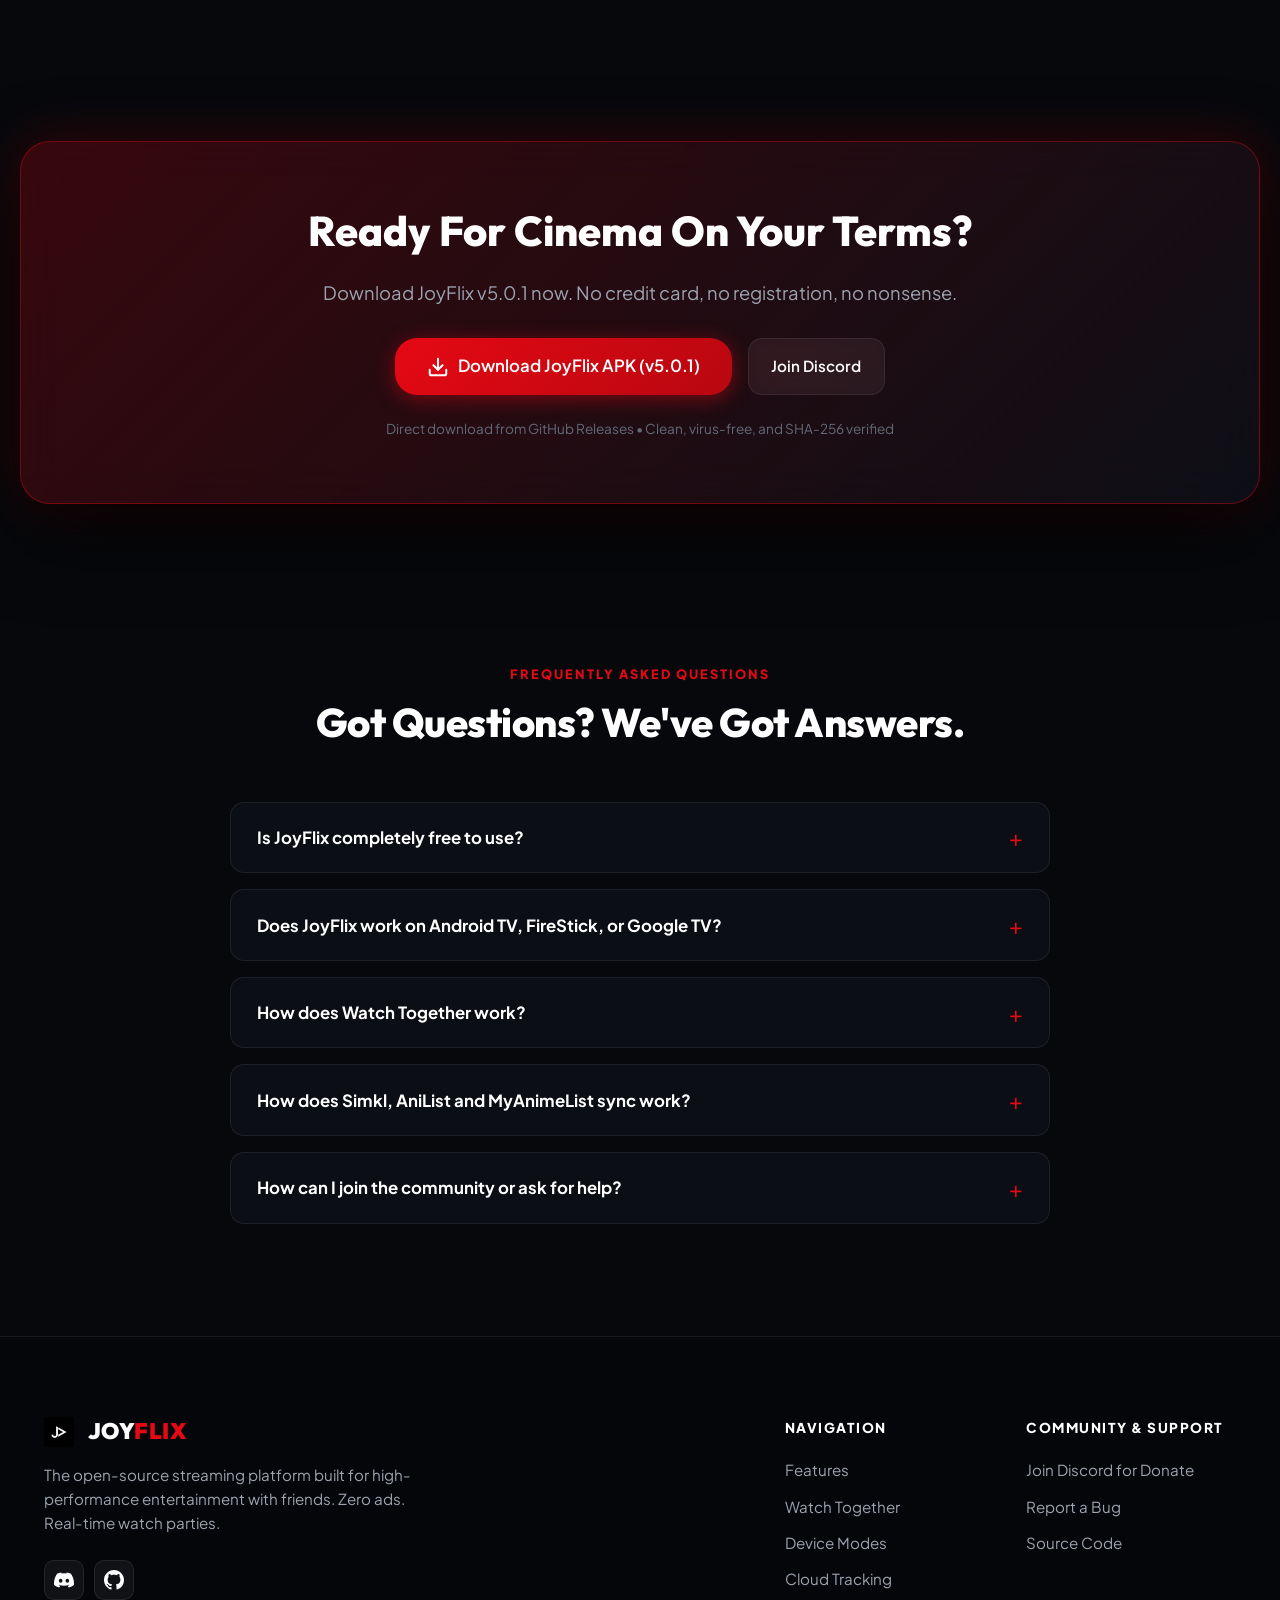
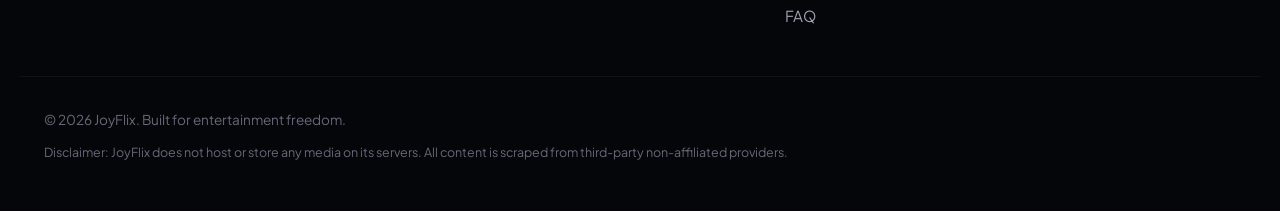
==== commit 4f7855a6: "fix: Simkl OAuth 2.0 PKCE and MAL authentication alignment with zero redirect collision" ====
--- a/docs/index.html
+++ b/docs/index.html
@@ -119,7 +119,7 @@
             <div class="hero-content">
                 <div class="announcement-pill" id="announcementPill">
                     <span class="pill-pulse"></span>
-                    <span class="pill-text">JoyFlix v<span id="pillVersion">5.0.2</span> Released • Watch Together & Cloud Sync</span>
+                    <span class="pill-text">JoyFlix v<span id="pillVersion">5.0.3</span> Released • Watch Together & Cloud Sync</span>
                     <span class="pill-arrow">→</span>
                 </div>
 
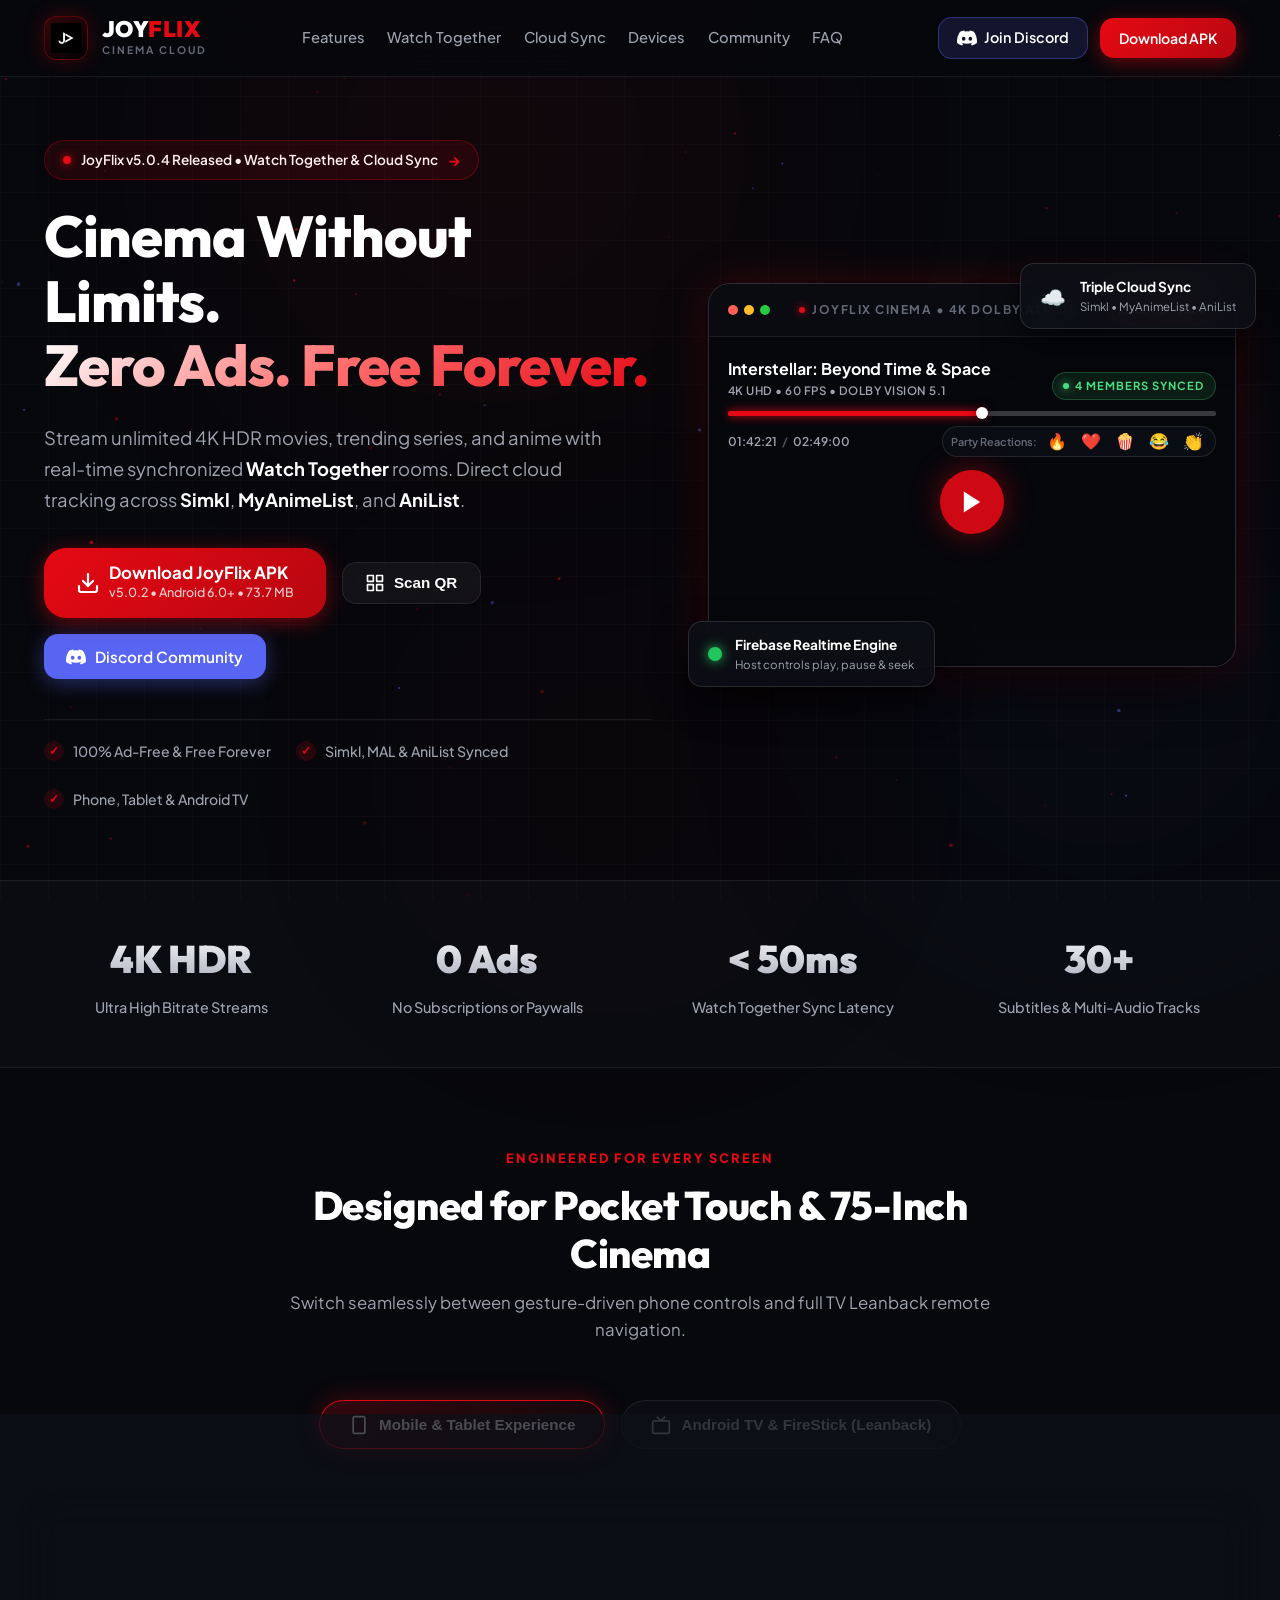
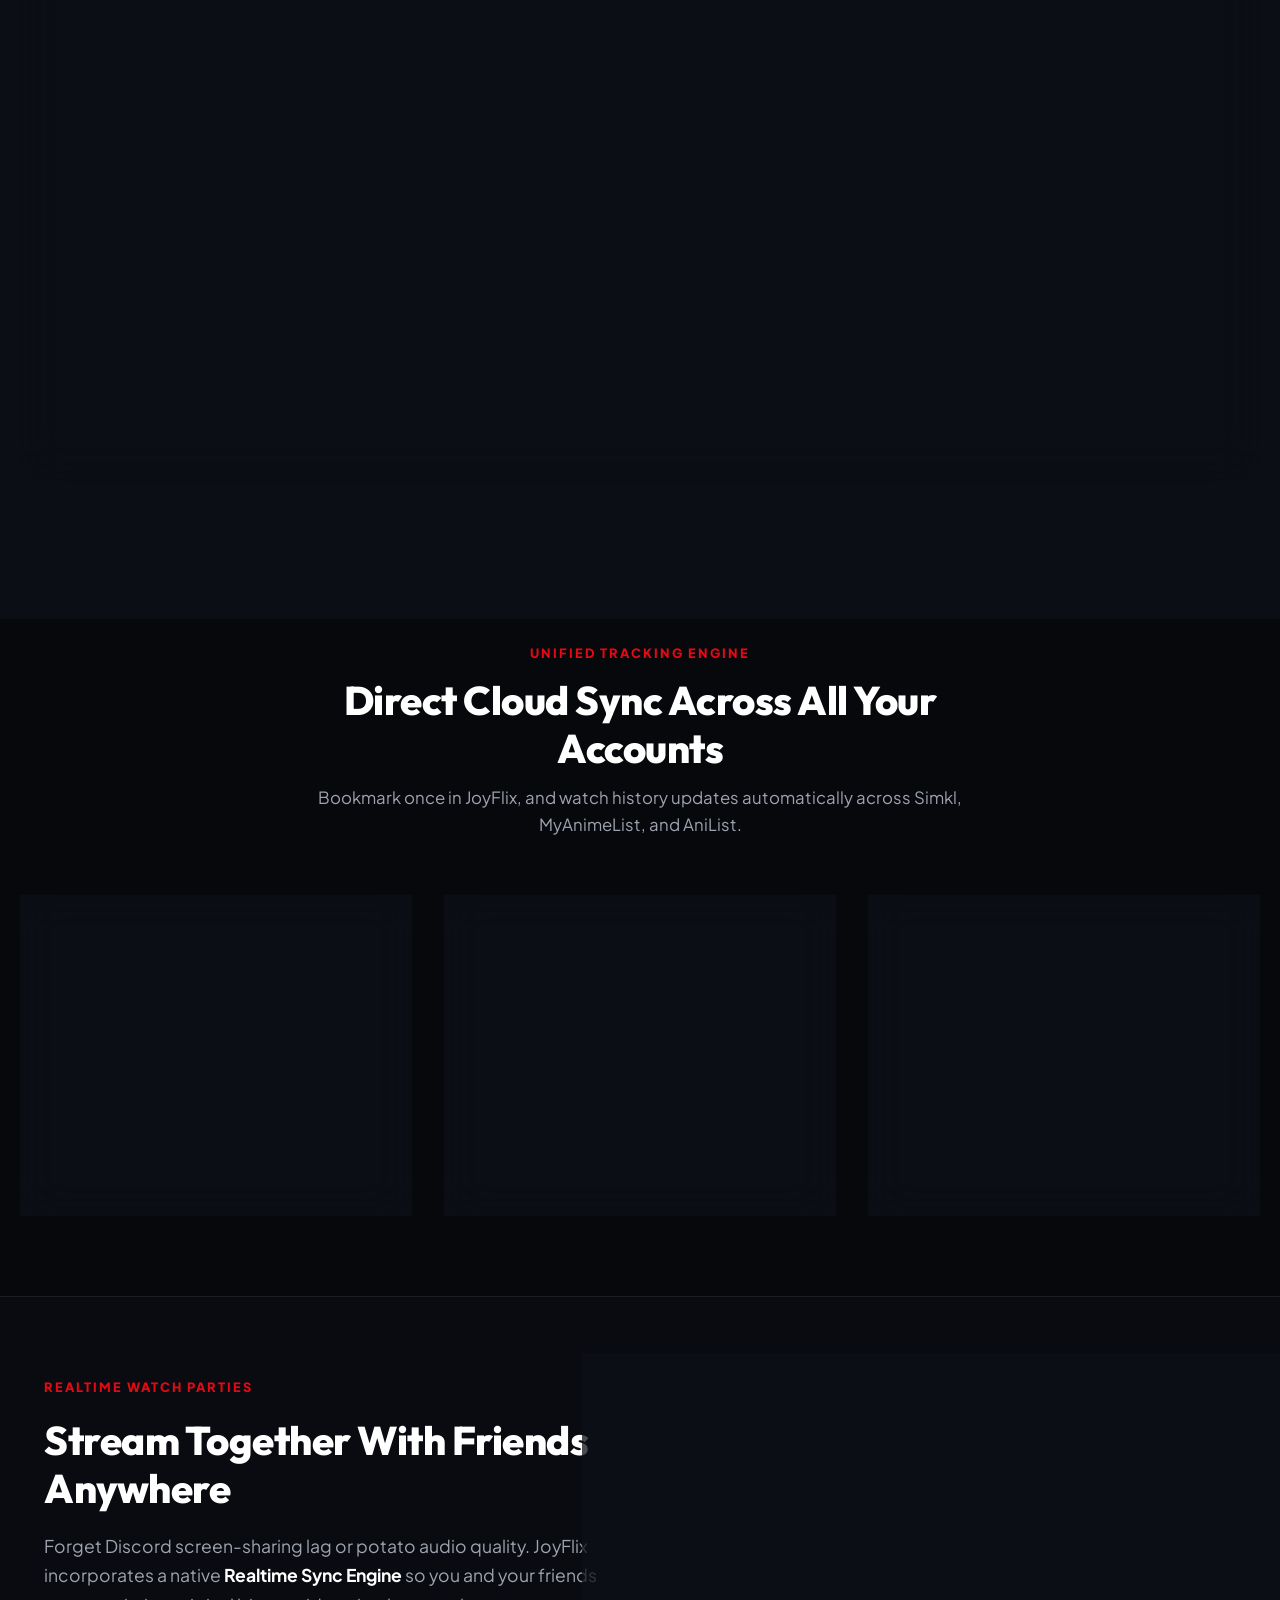
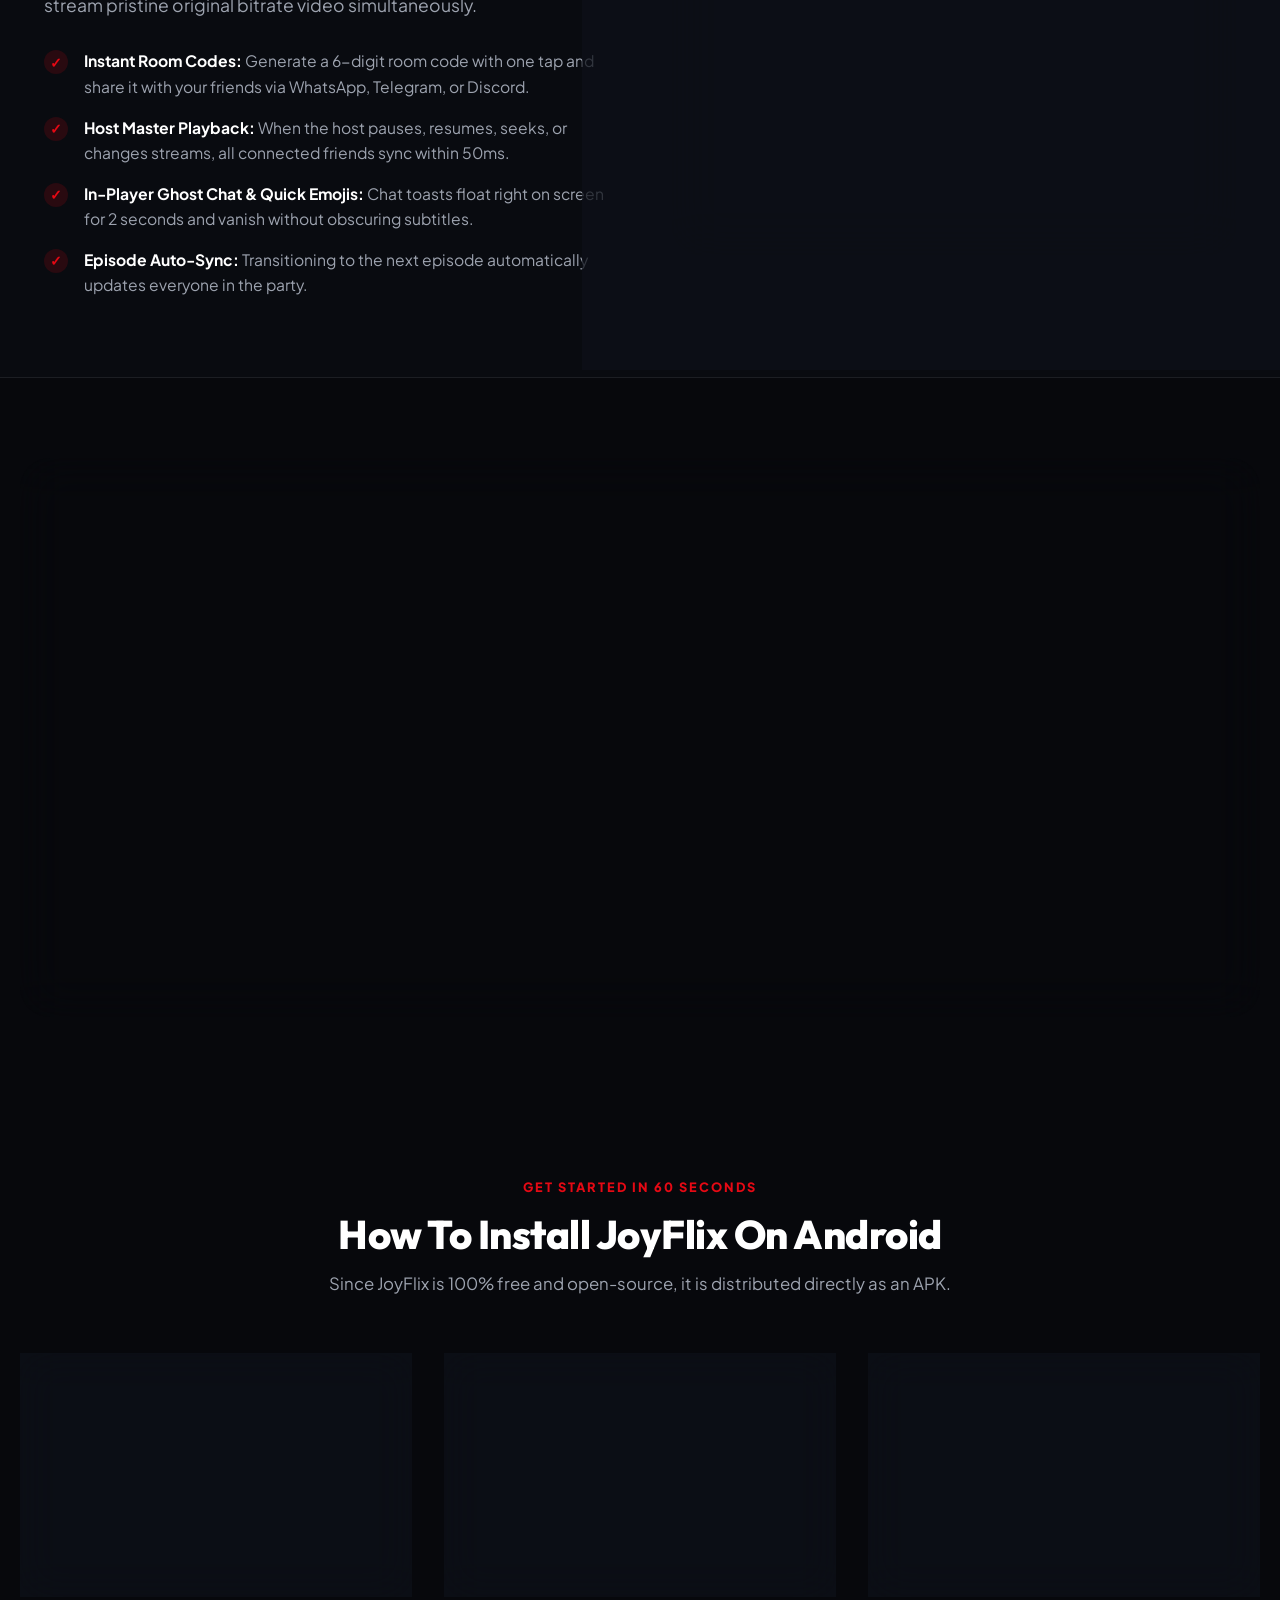
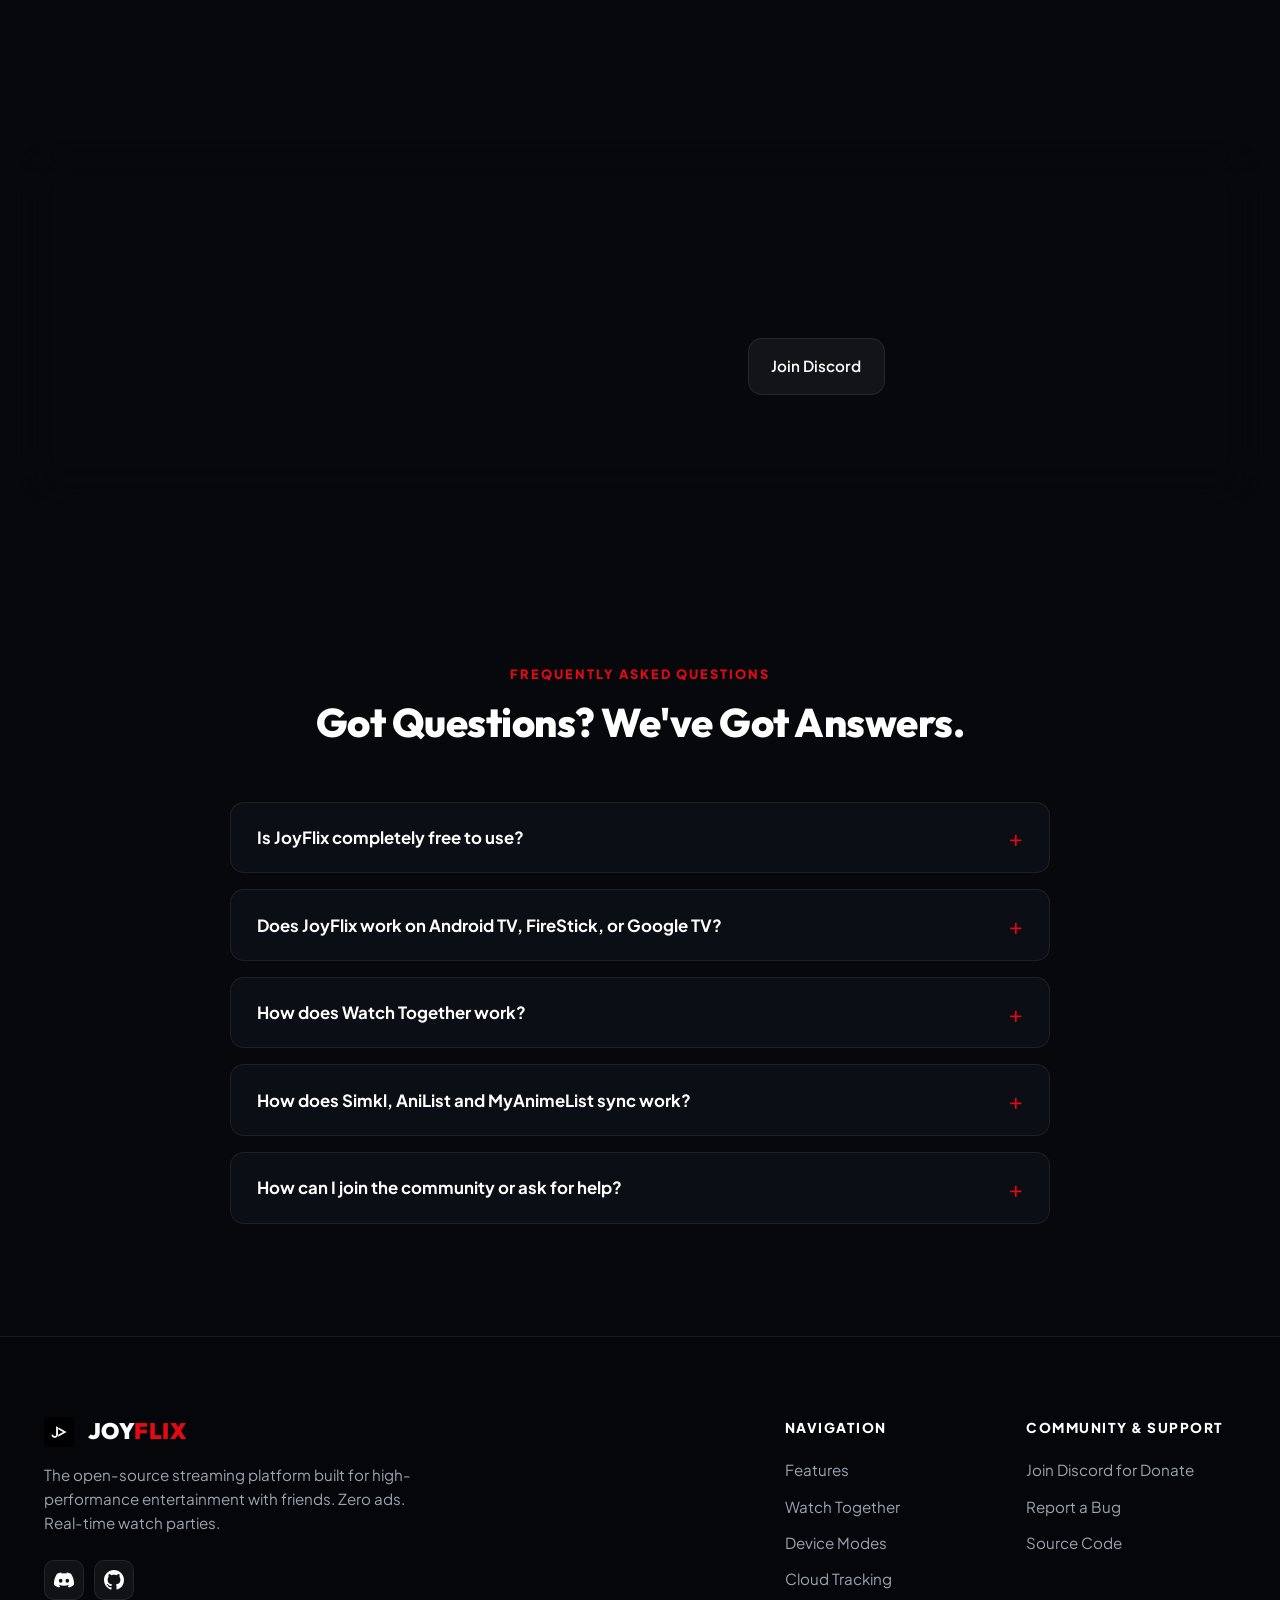
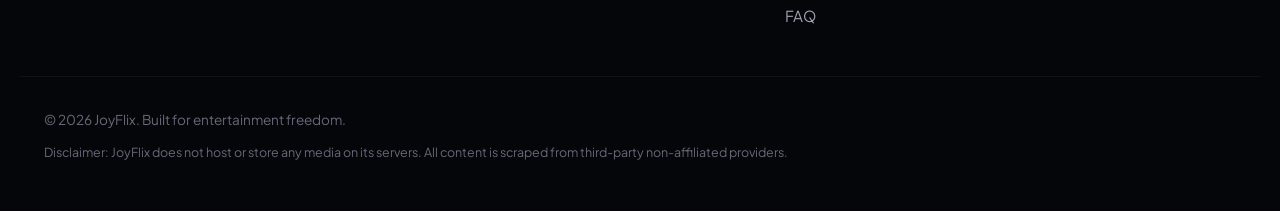
==== commit 3eee4e0e: "fix: make MAL and Simkl user profile responses resilient and include Simkl media scopes" ====
--- a/docs/index.html
+++ b/docs/index.html
@@ -119,7 +119,7 @@
             <div class="hero-content">
                 <div class="announcement-pill" id="announcementPill">
                     <span class="pill-pulse"></span>
-                    <span class="pill-text">JoyFlix v<span id="pillVersion">5.0.3</span> Released • Watch Together & Cloud Sync</span>
+                    <span class="pill-text">JoyFlix v<span id="pillVersion">5.0.4</span> Released • Watch Together & Cloud Sync</span>
                     <span class="pill-arrow">→</span>
                 </div>
 
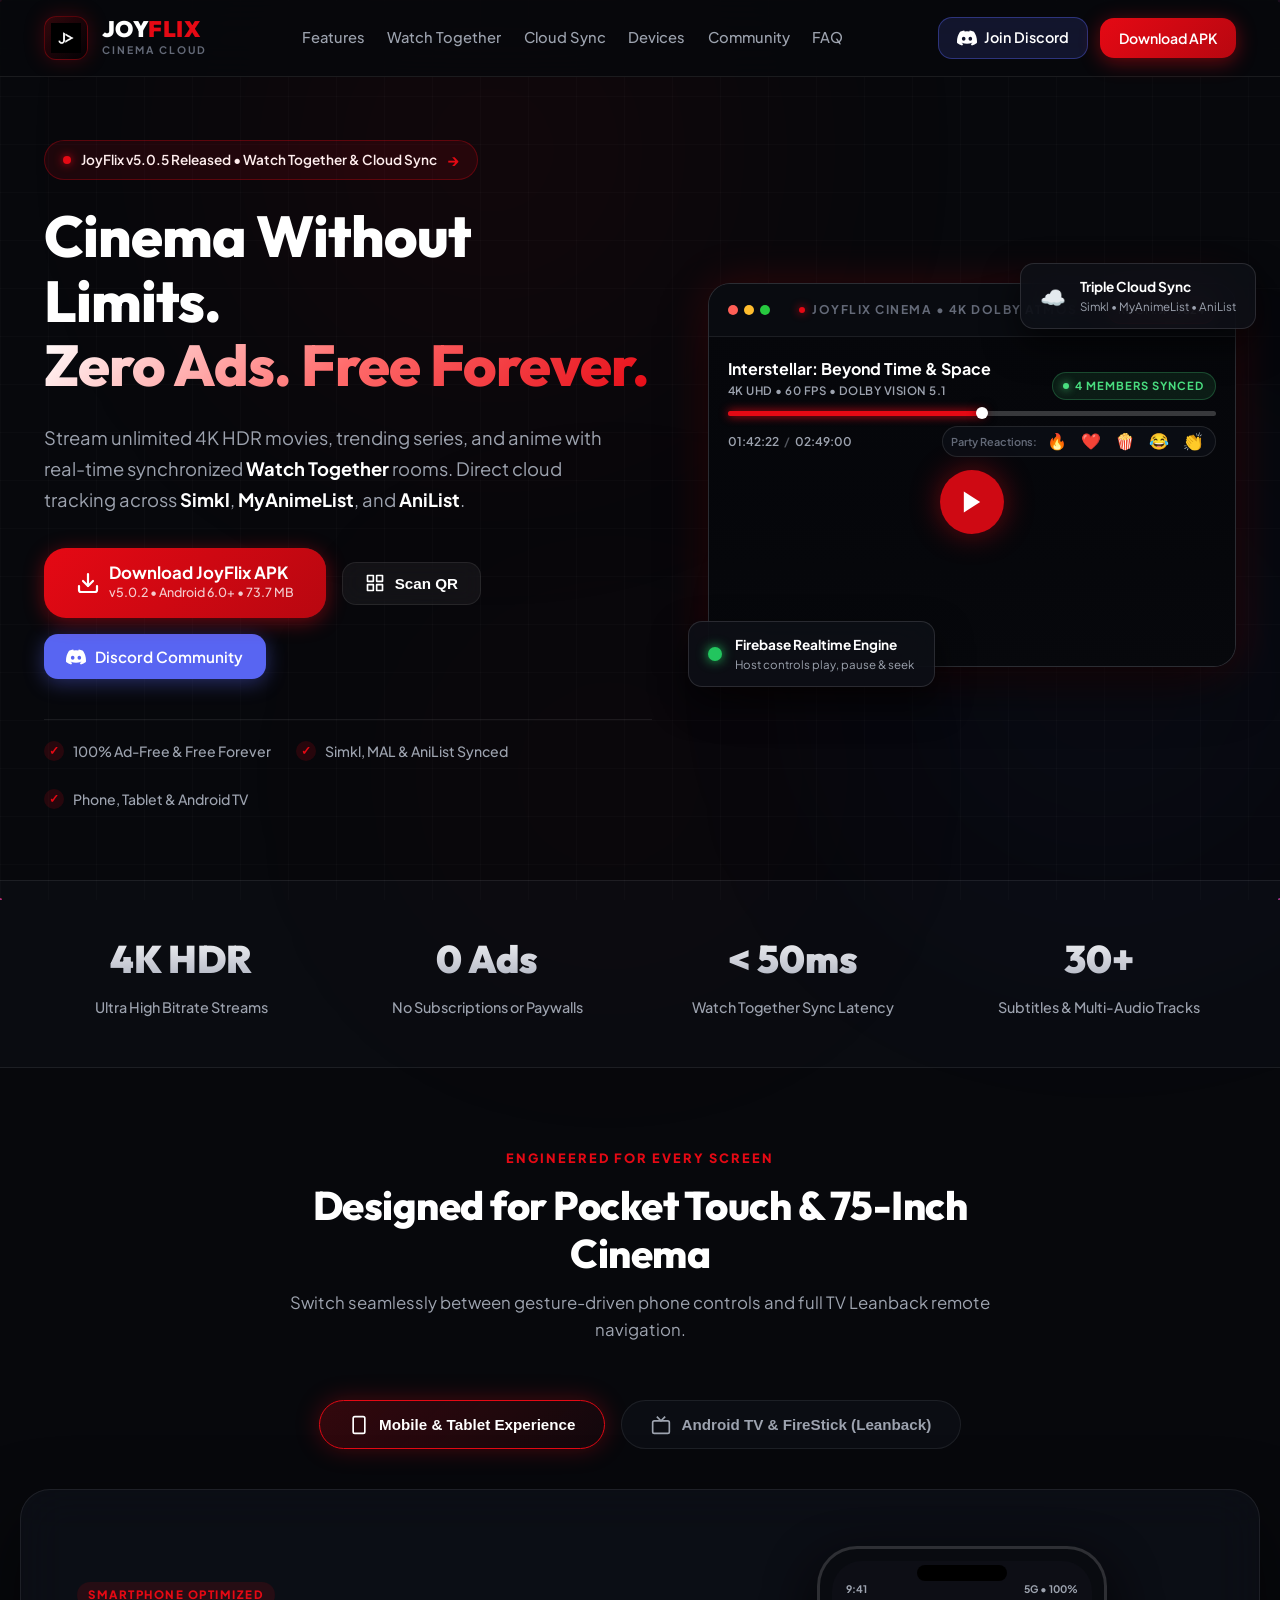
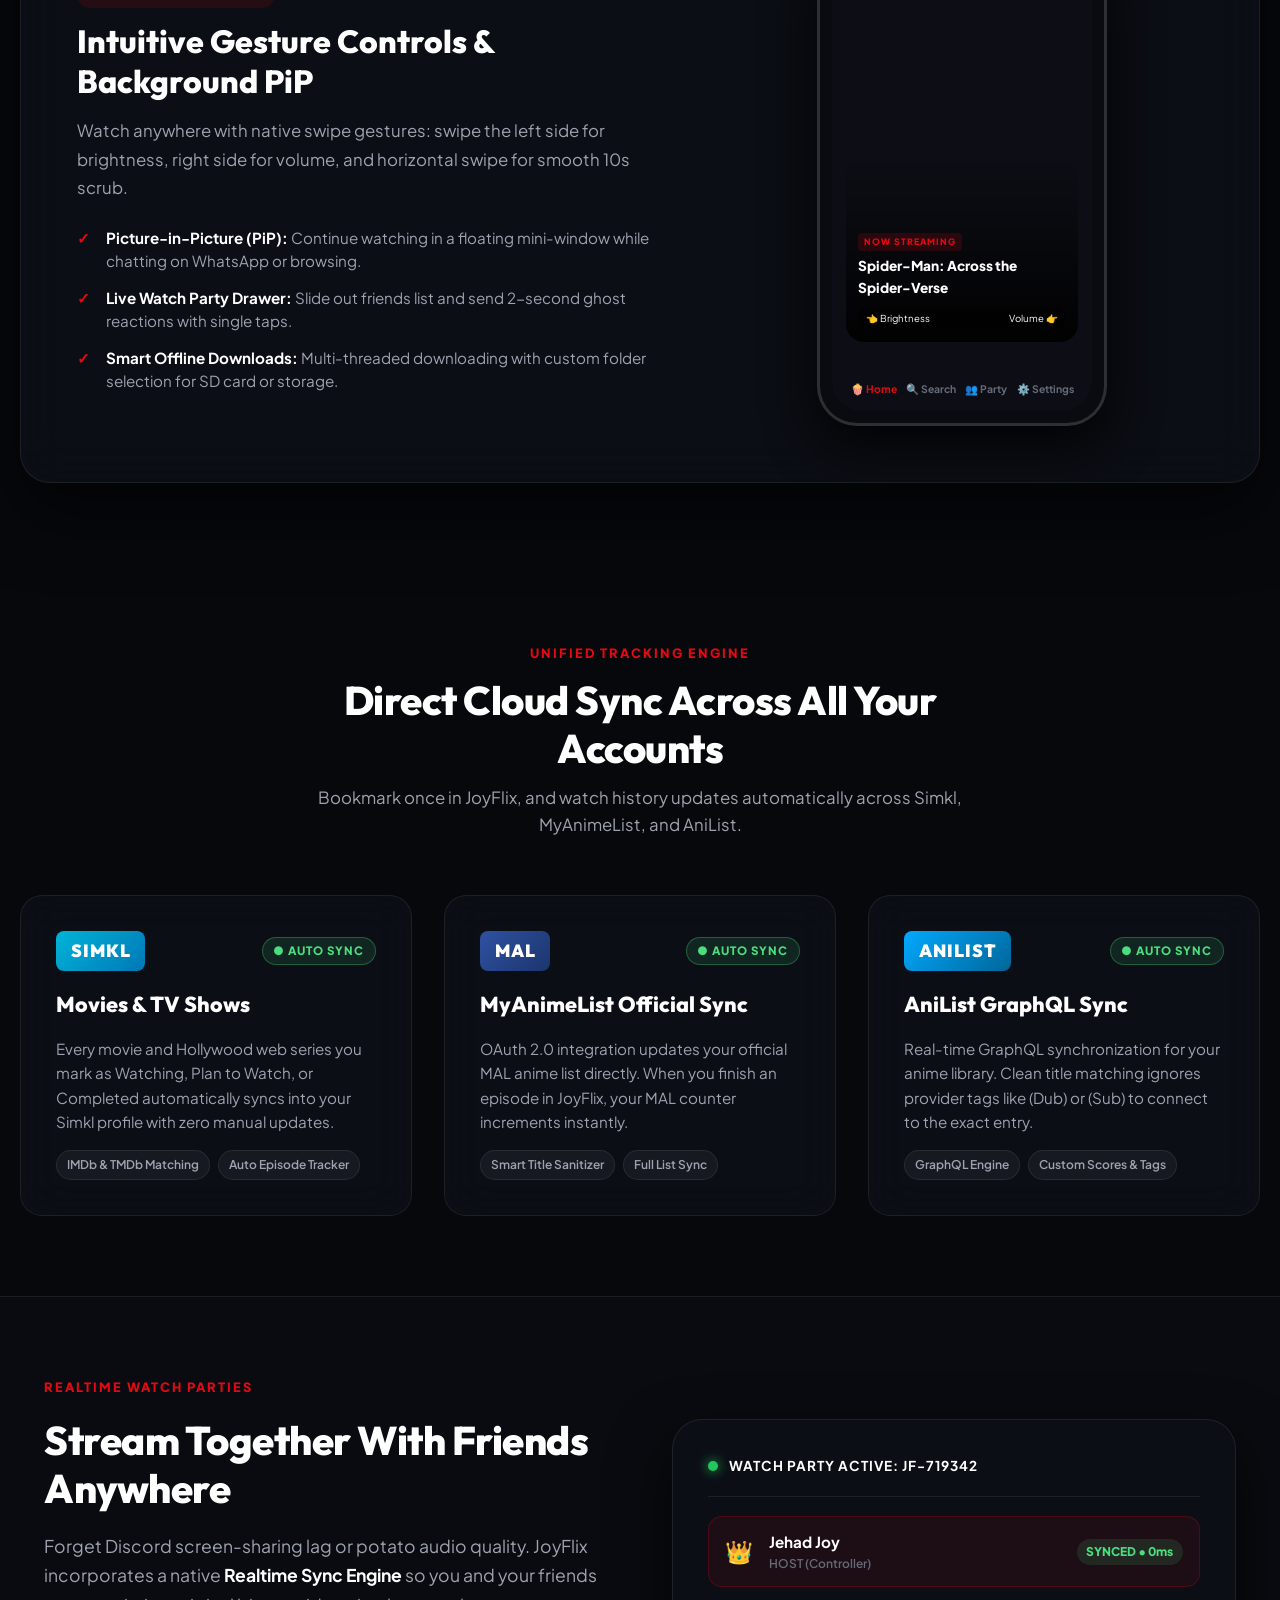
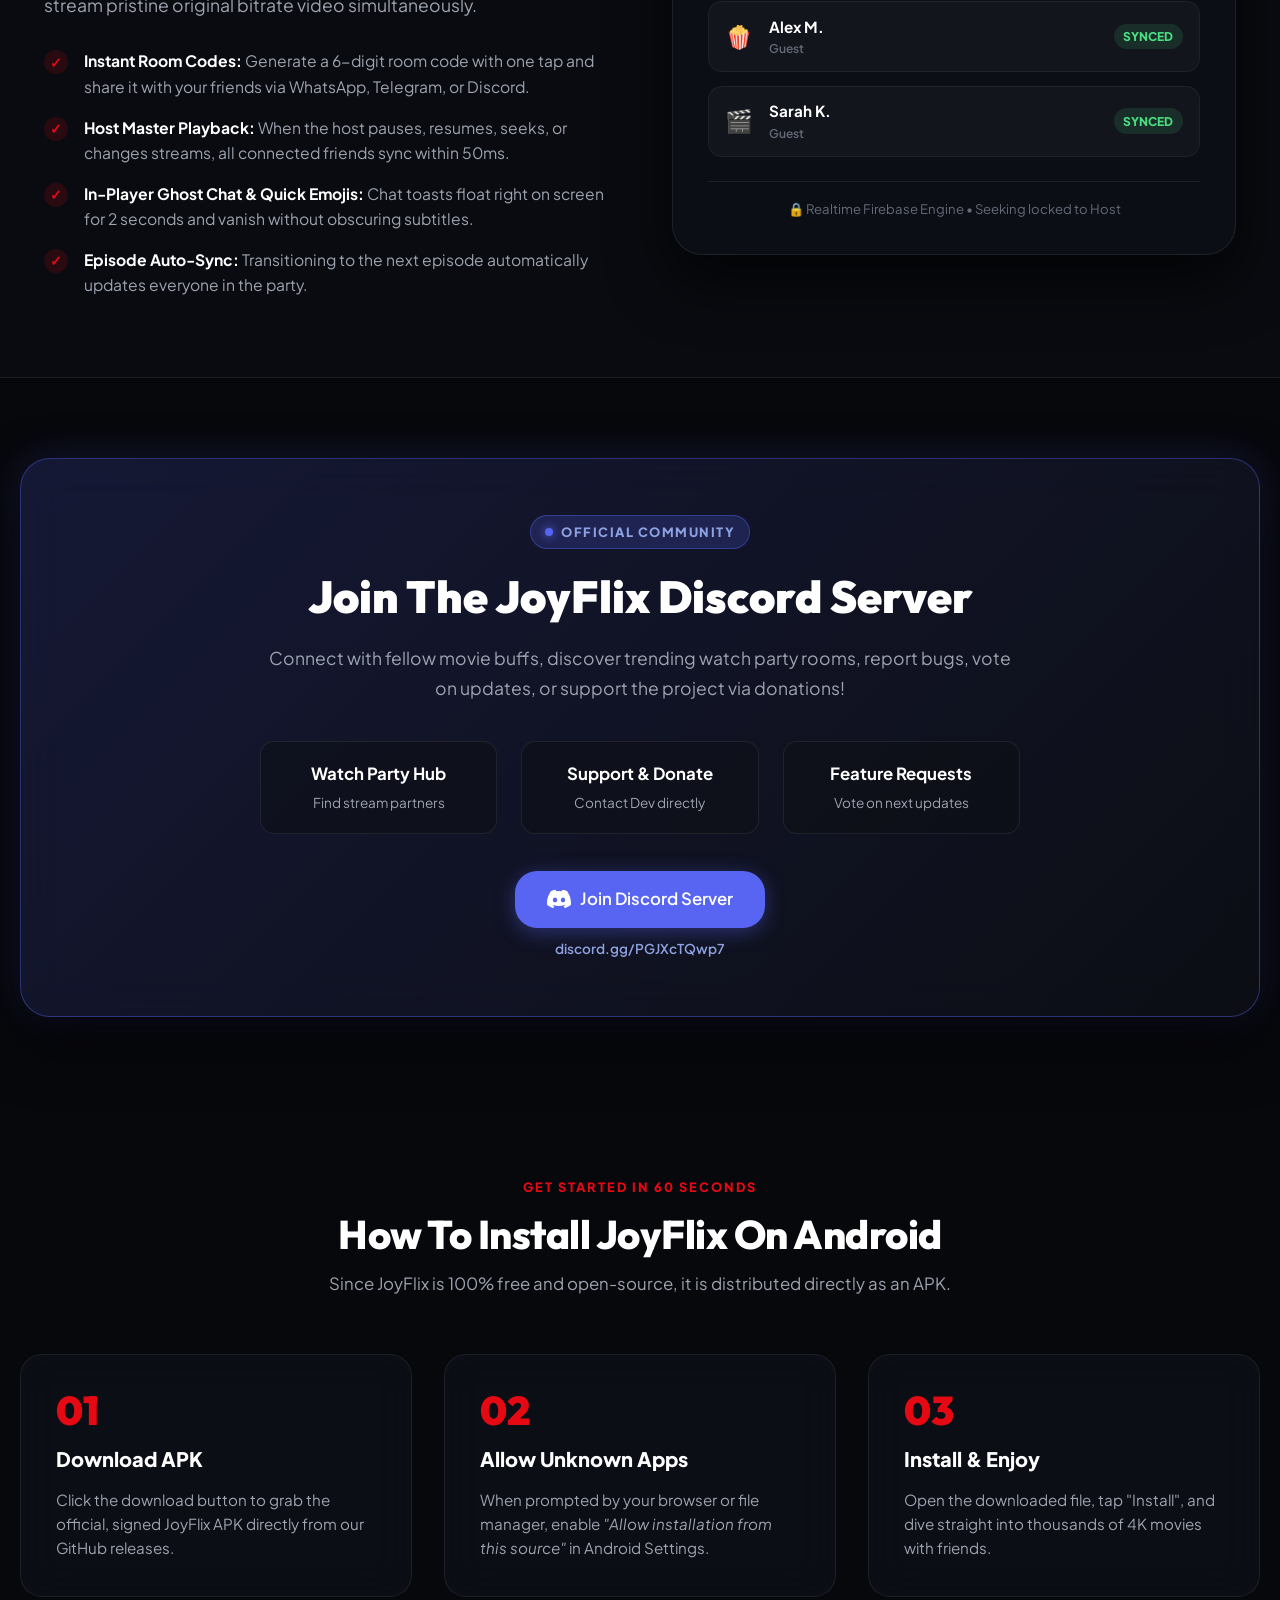
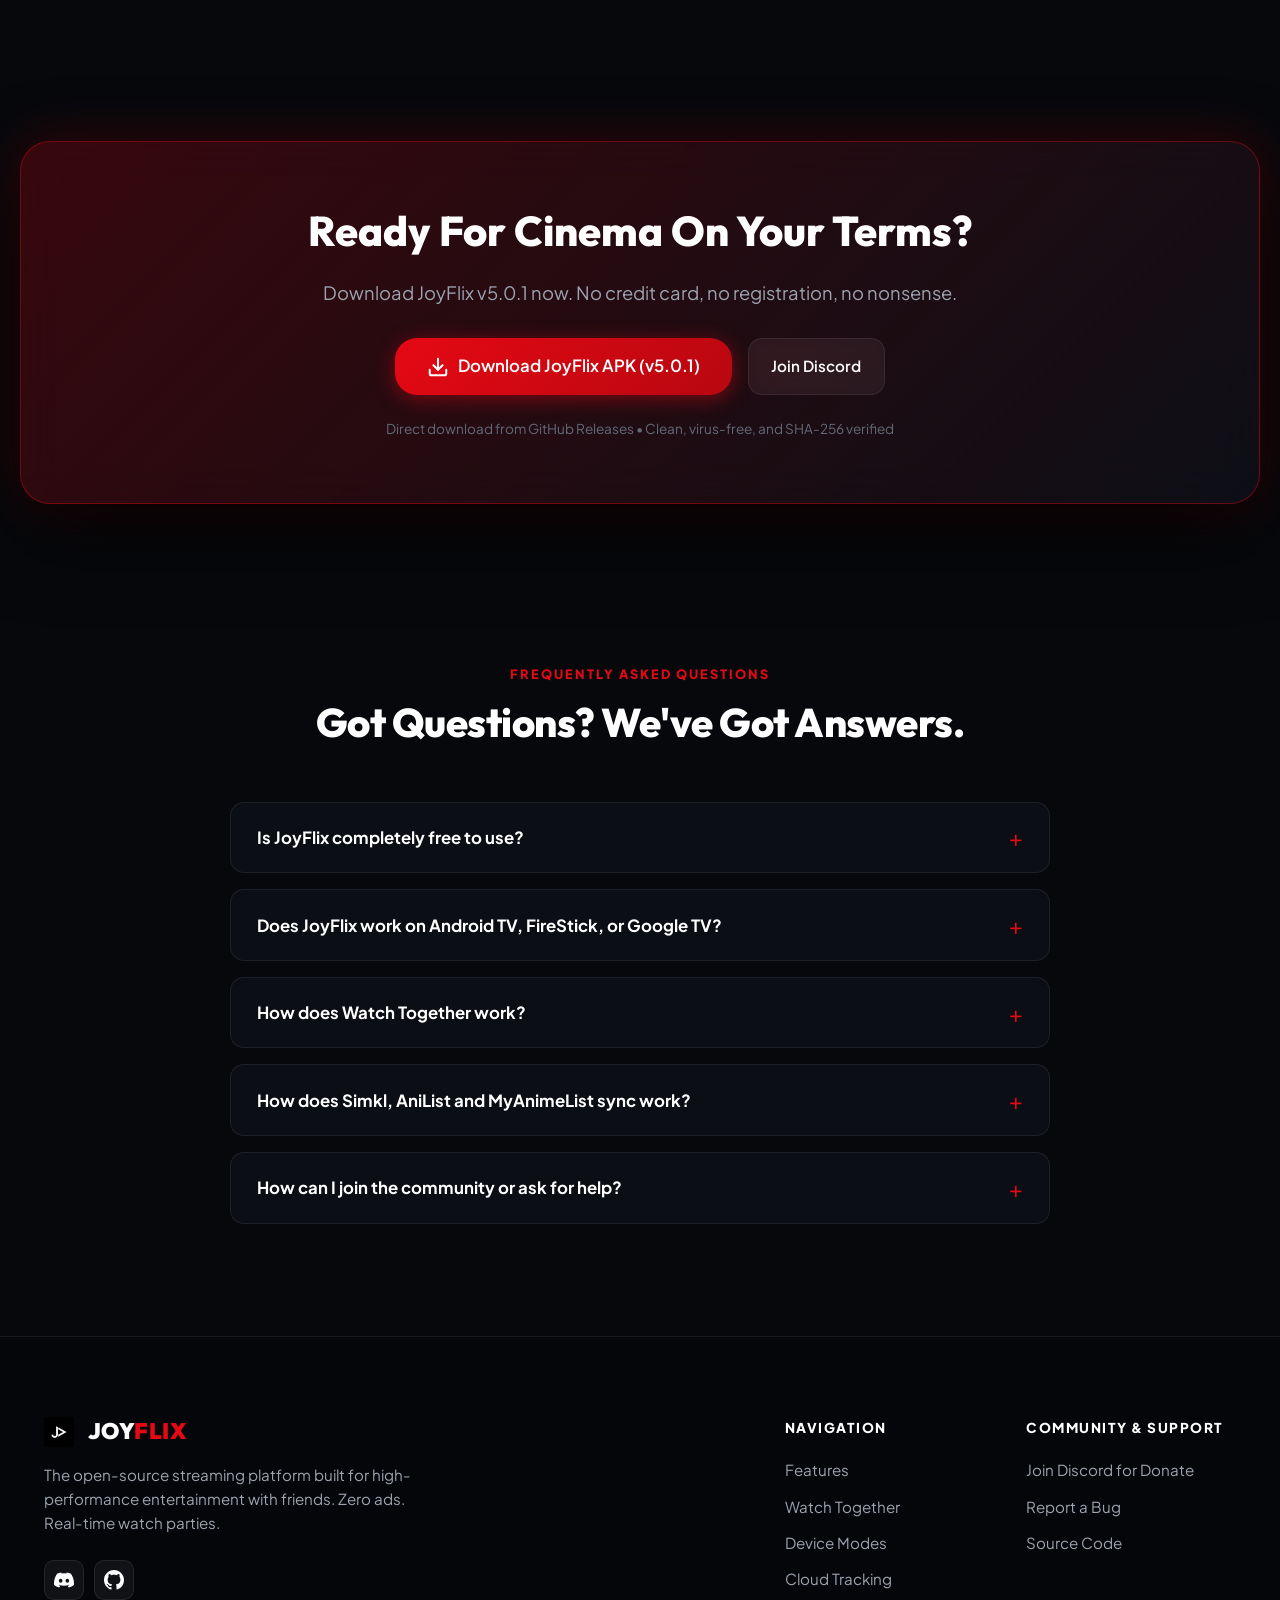
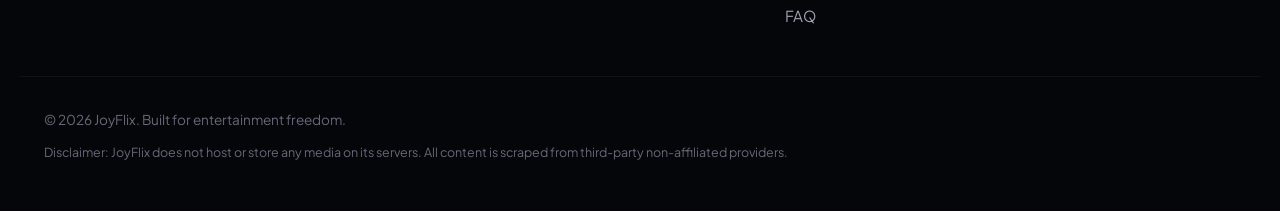
==== commit 3c9643bd: "feat: JoyFlix v5.0.5 - Fix movie and anime sync: initialize provider ID prefixes and expand Simkl/An" ====
--- a/docs/index.html
+++ b/docs/index.html
@@ -119,7 +119,7 @@
             <div class="hero-content">
                 <div class="announcement-pill" id="announcementPill">
                     <span class="pill-pulse"></span>
-                    <span class="pill-text">JoyFlix v<span id="pillVersion">5.0.4</span> Released • Watch Together & Cloud Sync</span>
+                    <span class="pill-text">JoyFlix v<span id="pillVersion">5.0.5</span> Released • Watch Together & Cloud Sync</span>
                     <span class="pill-arrow">→</span>
                 </div>
 
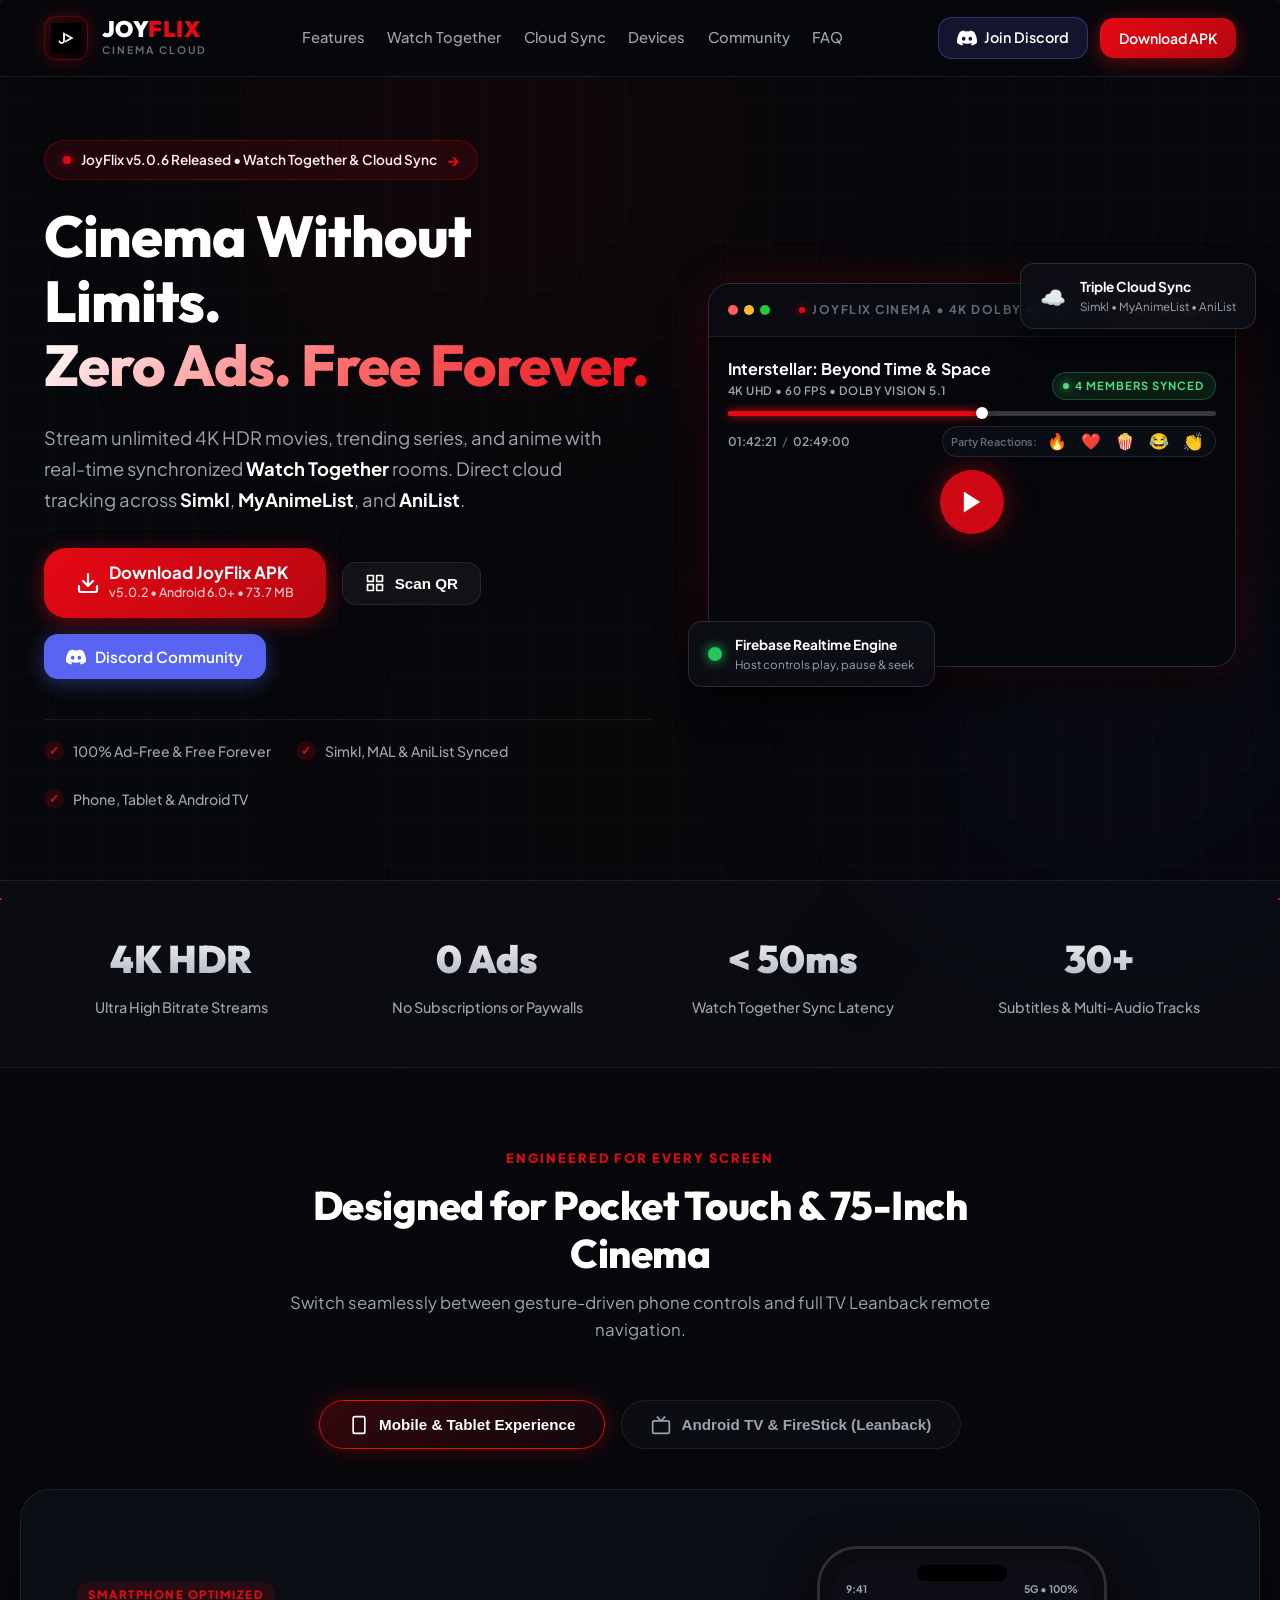
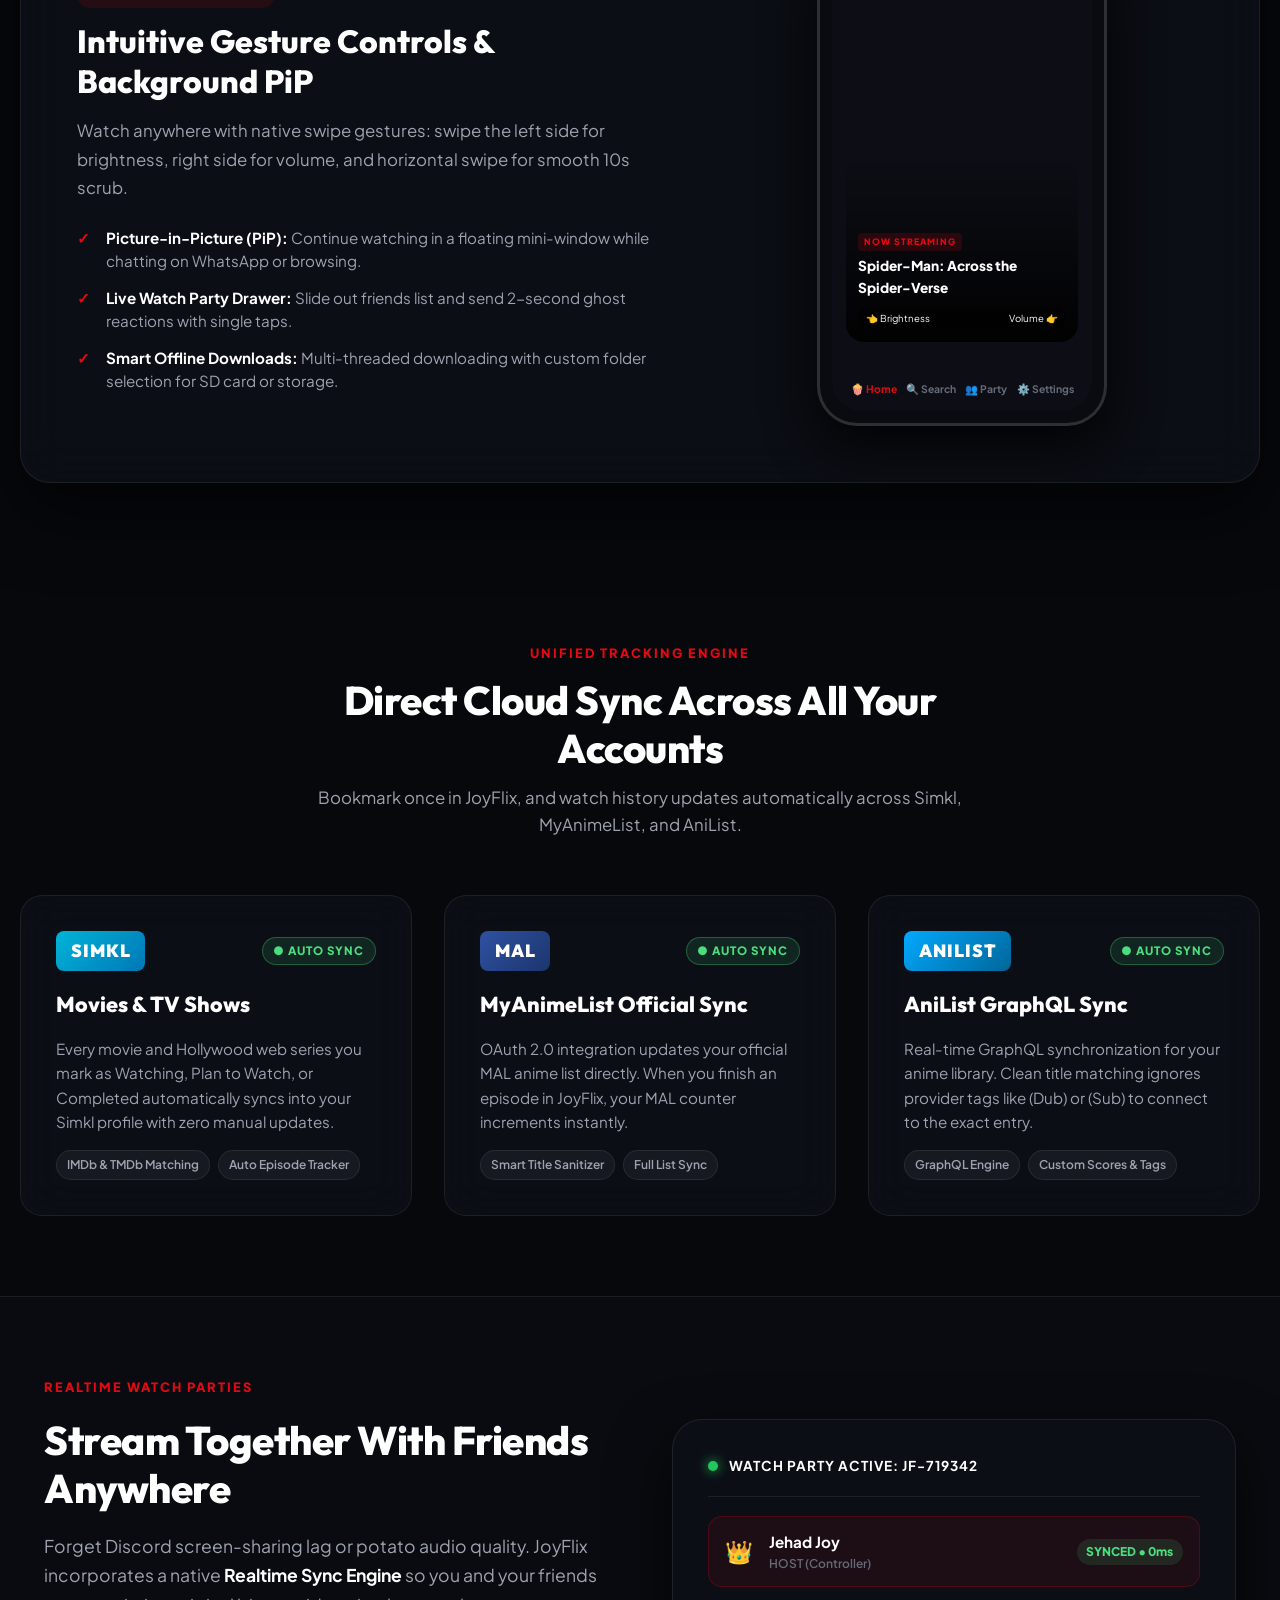
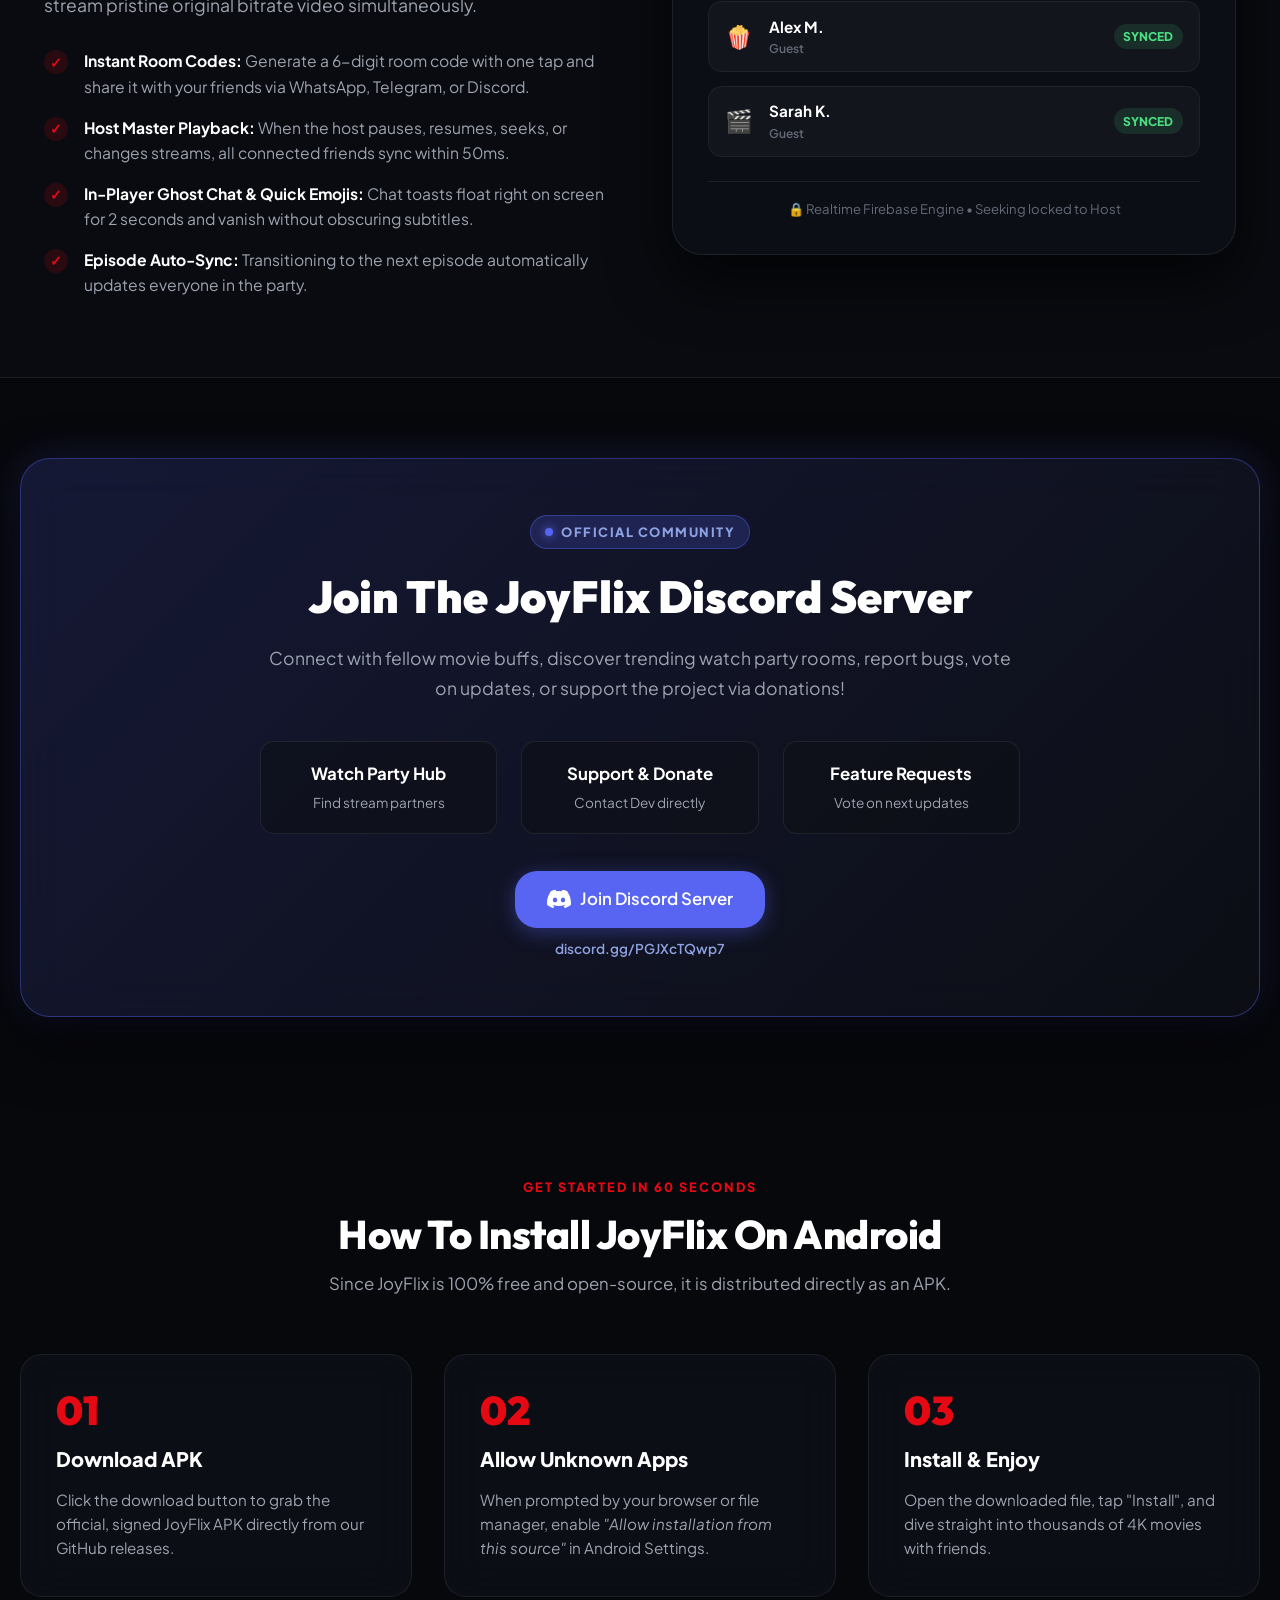
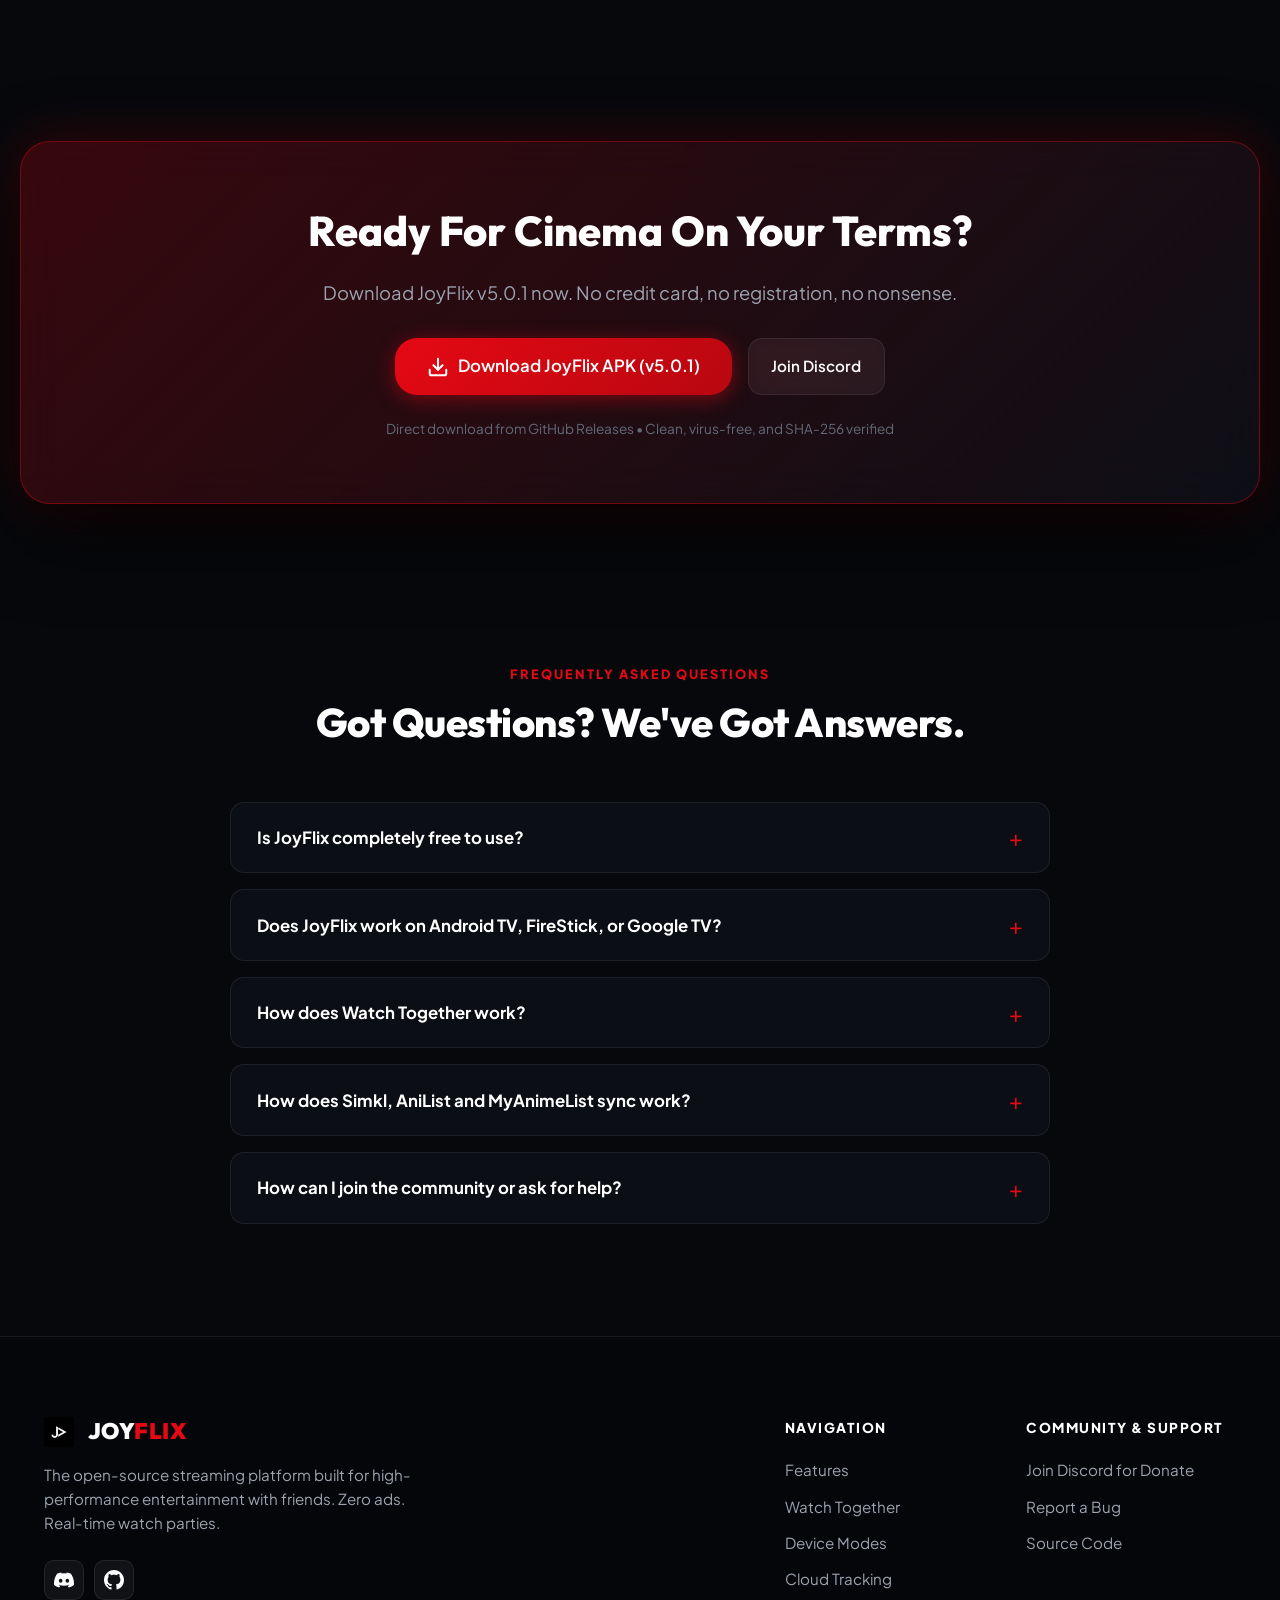
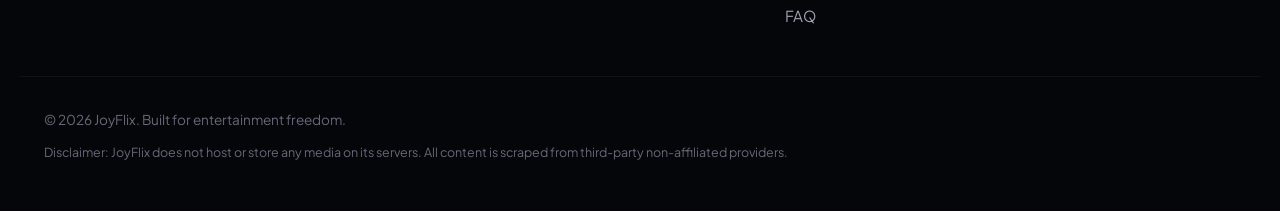
==== commit c7f12aa1: "feat: JoyFlix v5.0.6 - Fix remote syncing for Simkl, AniList, and MAL; resolve authData fallback, Gr" ====
--- a/docs/index.html
+++ b/docs/index.html
@@ -119,7 +119,7 @@
             <div class="hero-content">
                 <div class="announcement-pill" id="announcementPill">
                     <span class="pill-pulse"></span>
-                    <span class="pill-text">JoyFlix v<span id="pillVersion">5.0.5</span> Released • Watch Together & Cloud Sync</span>
+                    <span class="pill-text">JoyFlix v<span id="pillVersion">5.0.6</span> Released • Watch Together & Cloud Sync</span>
                     <span class="pill-arrow">→</span>
                 </div>
 
